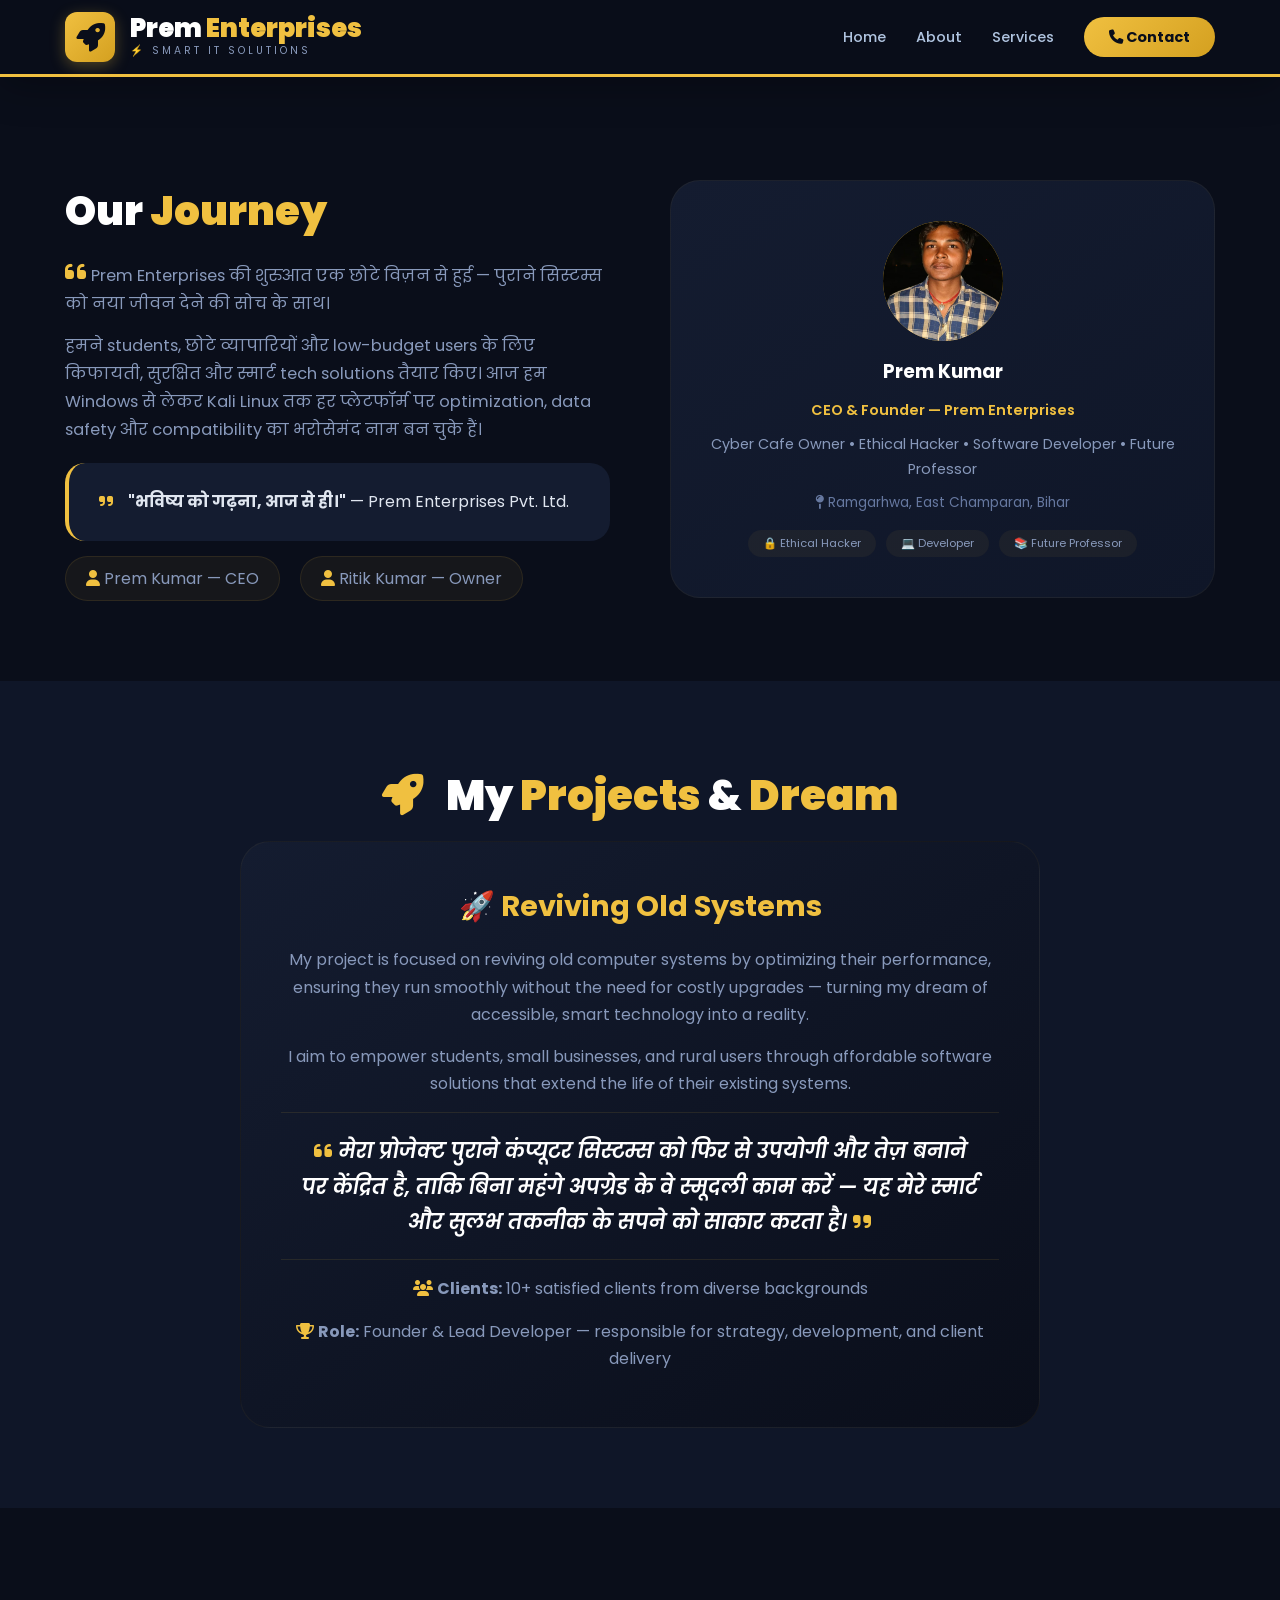
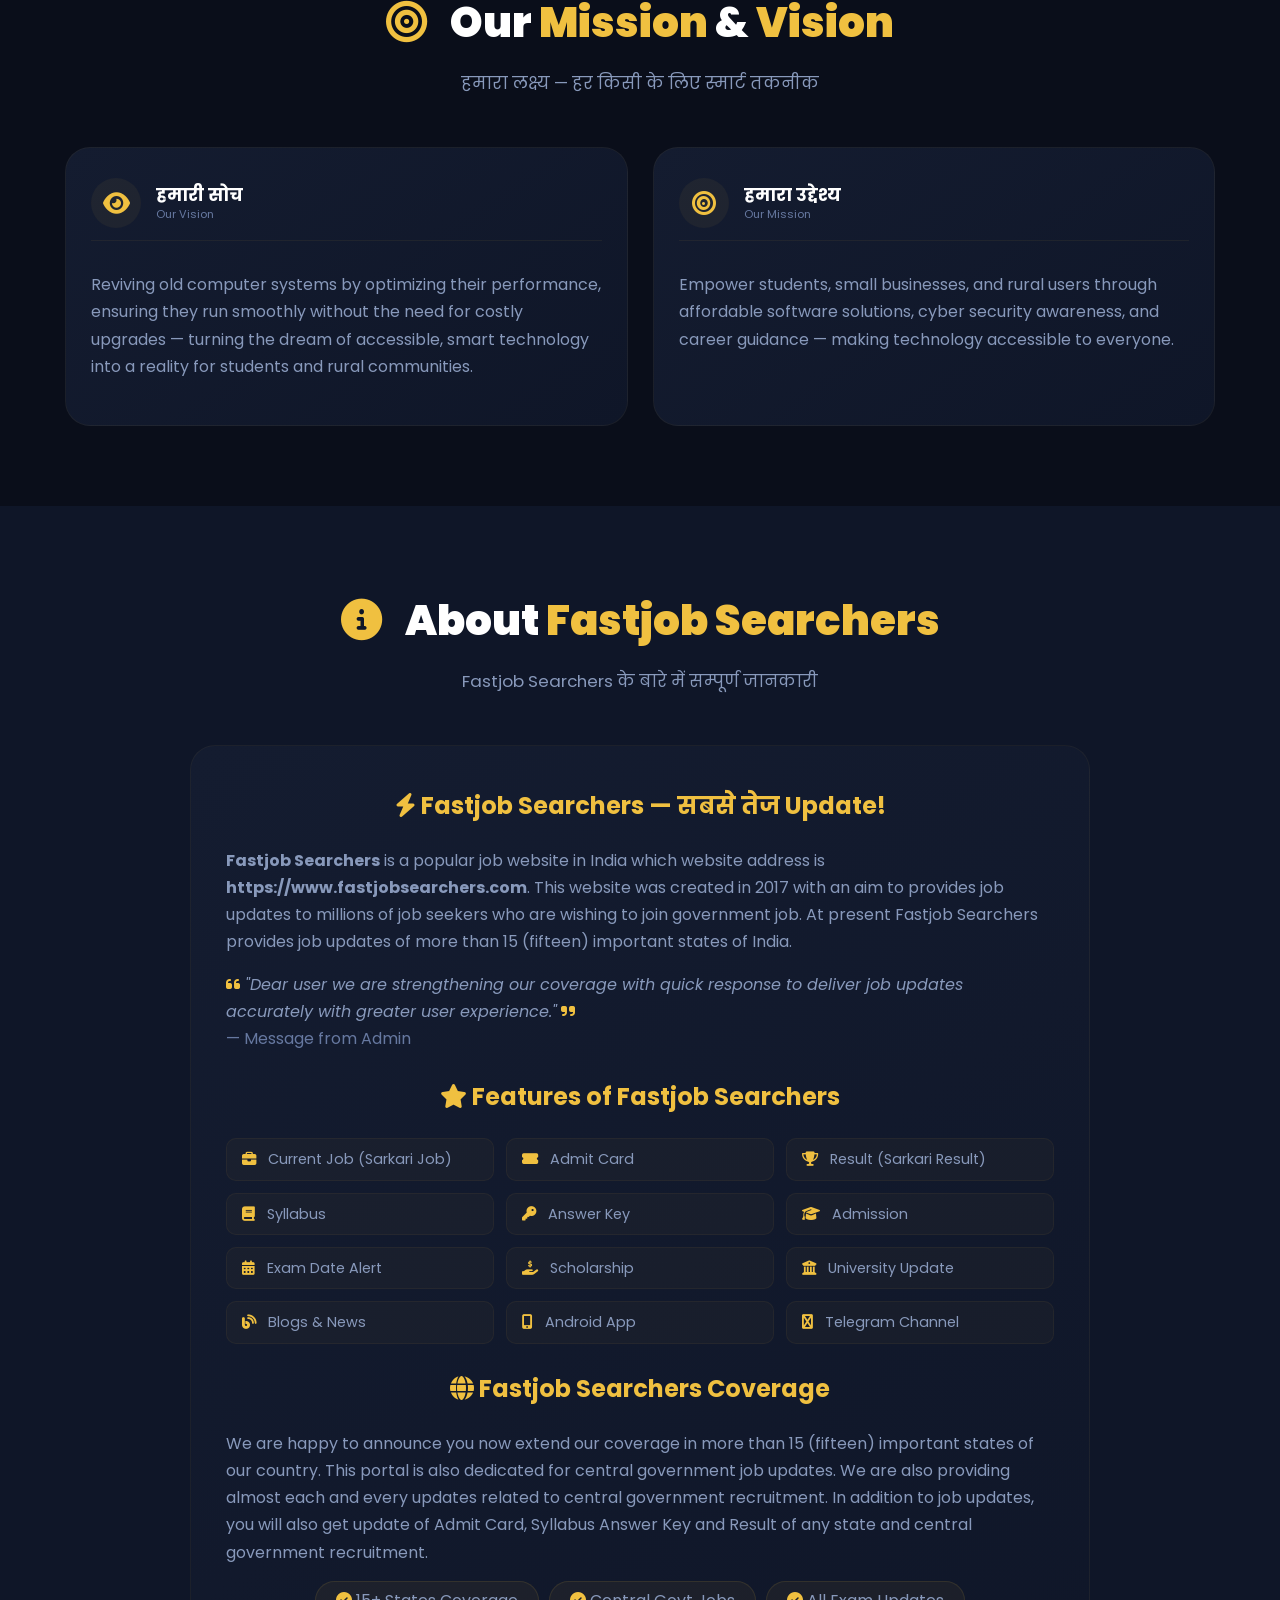
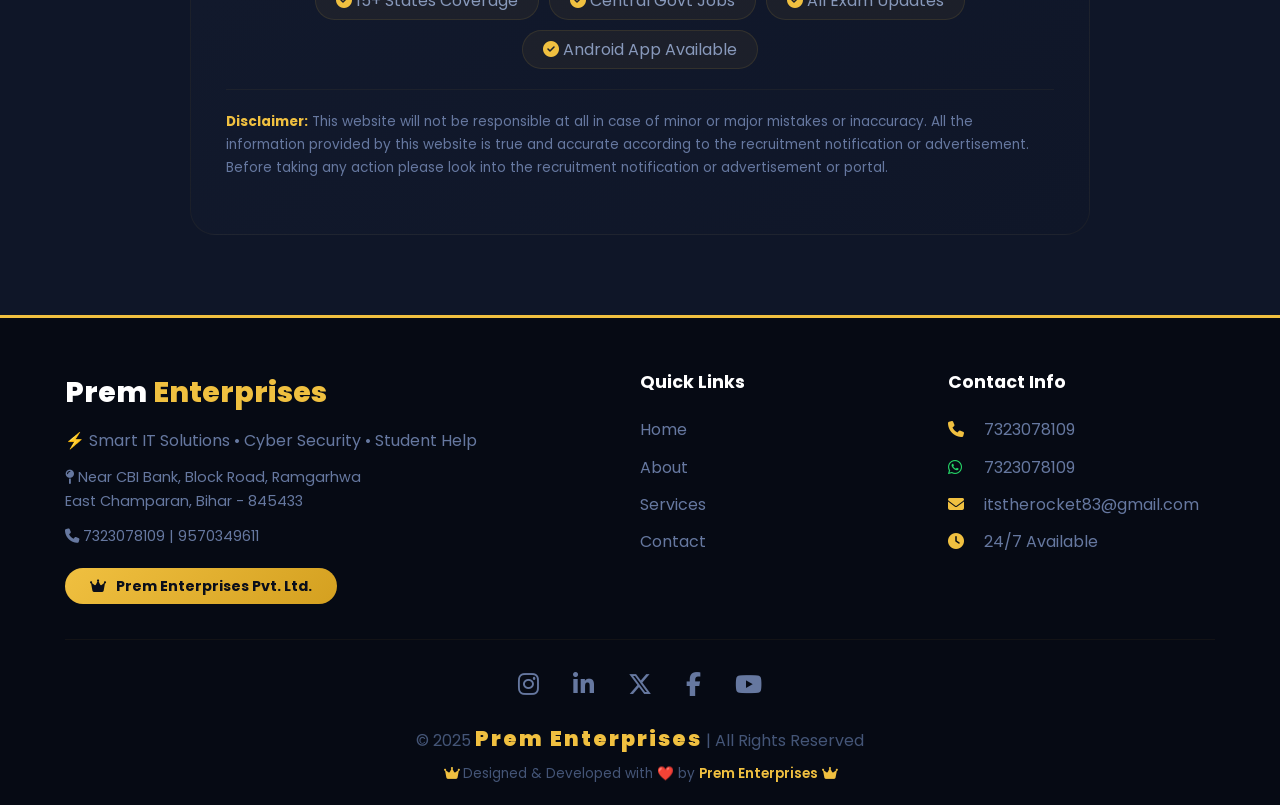
==== about.html @ 3f3226ce "Refactor website structure: Reduce pages from 7 to 4, consolidate content, and update navigation lin" ====
<!DOCTYPE html>
<html lang="hi">
<head>
    <meta charset="UTF-8">
    <meta name="viewport" content="width=device-width, initial-scale=1.0">
    <title>About — Prem Enterprises</title>
    <link rel="stylesheet" href="https://cdnjs.cloudflare.com/ajax/libs/font-awesome/6.5.0/css/all.min.css">
    <link href="https://fonts.googleapis.com/css2?family=Poppins:wght@300;400;500;600;700;800;900&display=swap" rel="stylesheet">
    <link rel="stylesheet" href="css/style.css">
</head>
<body>

    <!-- ===== HEADER ===== -->
    <header>
        <div class="container header-flex">
            <div class="logo">
                <div class="logo-icon">
                    <i class="fas fa-rocket"></i>
                </div>
                <div class="logo-text">
                    <h1>Prem <span>Enterprises</span></h1>
                    <p>⚡ Smart IT Solutions</p>
                </div>
            </div>
            <div class="hamburger" id="hamburger">
                <i class="fas fa-bars"></i>
            </div>
            <nav class="nav-links" id="navLinks">
                <a href="index.html">Home</a>
                <a href="about.html">About</a>
                <a href="services.html">Services</a>
                <a href="contact.html" class="nav-cta"><i class="fas fa-phone"></i> Contact</a>
            </nav>
        </div>
    </header>

    <!-- ===== ABOUT / JOURNEY ===== -->
    <section id="about" class="about" style="padding-top:100px;">
        <div class="container about-grid">
            <div class="about-content">
                <h2>Our <span>Journey</span></h2>
                <p>
                    <i class="fas fa-quote-left" style="color:#f0c040;font-size:1.5rem;"></i>
                    Prem Enterprises की शुरुआत एक छोटे विज़न से हुई — पुराने सिस्टम्स को नया जीवन देने की सोच के साथ।
                </p>
                <p>
                    हमने students, छोटे व्यापारियों और low-budget users के लिए किफायती, सुरक्षित और स्मार्ट tech solutions तैयार किए। आज हम Windows से लेकर Kali Linux तक हर प्लेटफॉर्म पर optimization, data safety और compatibility का भरोसेमंद नाम बन चुके हैं।
                </p>
                <div class="highlight-box">
                    <i class="fas fa-quote-right"></i>
                    <strong>"भविष्य को गढ़ना, आज से ही।"</strong> — Prem Enterprises Pvt. Ltd.
                </div>
                <div style="margin-top:15px;display:flex;gap:20px;flex-wrap:wrap;">
                    <span style="background:rgba(240,192,64,0.05);padding:8px 20px;border-radius:30px;border:1px solid rgba(240,192,64,0.1);color:#8899bb;">
                        <i class="fas fa-user" style="color:#f0c040;"></i> Prem Kumar — CEO
                    </span>
                    <span style="background:rgba(240,192,64,0.05);padding:8px 20px;border-radius:30px;border:1px solid rgba(240,192,64,0.1);color:#8899bb;">
                        <i class="fas fa-user" style="color:#f0c040;"></i> Ritik Kumar — Owner
                    </span>
                </div>
            </div>
            <div class="about-card">
                <div class="profile-img">
                    <img src="prem kumar.jpeg" alt="Prem Kumar" style="width:100%;height:100%;border-radius:50%;object-fit:cover;">
                </div>
                <h3>Prem Kumar</h3>
                <p class="role">CEO &amp; Founder — Prem Enterprises</p>
                <p>Cyber Cafe Owner • Ethical Hacker • Software Developer • Future Professor</p>
                <p style="font-size:0.85rem;color:#6678a0;margin-top:10px;">
                    <i class="fas fa-map-pin"></i> Ramgarhwa, East Champaran, Bihar
                </p>
                <div style="margin-top:15px;display:flex;gap:10px;justify-content:center;flex-wrap:wrap;">
                    <span style="background:rgba(240,192,64,0.05);padding:4px 15px;border-radius:20px;font-size:0.7rem;color:#8899bb;">🔒 Ethical Hacker</span>
                    <span style="background:rgba(240,192,64,0.05);padding:4px 15px;border-radius:20px;font-size:0.7rem;color:#8899bb;">💻 Developer</span>
                    <span style="background:rgba(240,192,64,0.05);padding:4px 15px;border-radius:20px;font-size:0.7rem;color:#8899bb;">📚 Future Professor</span>
                </div>
            </div>
        </div>
    </section>

    <!-- ===== PROJECTS ===== -->
    <section id="projects" class="projects">
        <div class="container">
            <div class="section-title">
                <i class="fas fa-rocket"></i> My <span class="gold">Projects</span> &amp; <span class="gold">Dream</span>
            </div>
            <div class="project-box">
                <h3>🚀 Reviving Old Systems</h3>
                <p>
                    My project is focused on reviving old computer systems by optimizing their performance, ensuring they run smoothly without the need for costly upgrades — turning my dream of accessible, smart technology into a reality.
                </p>
                <p>
                    I aim to empower students, small businesses, and rural users through affordable software solutions that extend the life of their existing systems.
                </p>
                <div class="quote">
                    <i class="fas fa-quote-left" style="color:#f0c040;"></i>
                    मेरा प्रोजेक्ट पुराने कंप्यूटर सिस्टम्स को फिर से उपयोगी और तेज़ बनाने पर केंद्रित है, ताकि बिना महंगे अपग्रेड के वे स्मूदली काम करें — यह मेरे स्मार्ट और सुलभ तकनीक के सपने को साकार करता है।
                    <i class="fas fa-quote-right" style="color:#f0c040;"></i>
                </div>
                <p style="margin-top:15px;">
                    <i class="fas fa-users" style="color:#f0c040;"></i>
                    <strong>Clients:</strong> 10+ satisfied clients from diverse backgrounds
                </p>
                <p>
                    <i class="fas fa-trophy" style="color:#f0c040;"></i>
                    <strong>Role:</strong> Founder &amp; Lead Developer — responsible for strategy, development, and client delivery
                </p>
            </div>
        </div>
    </section>

    <!-- ===== MISSION / VISION ===== -->
    <section class="govt-services">
        <div class="container">
            <div class="section-title">
                <i class="fas fa-bullseye"></i> Our <span class="gold">Mission</span> &amp; <span class="gold">Vision</span>
            </div>
            <p class="section-sub">हमारा लक्ष्य — हर किसी के लिए स्मार्ट तकनीक</p>
            <div class="govt-grid">
                <div class="govt-card">
                    <div class="govt-header">
                        <i class="fas fa-eye" style="color:#f0c040;"></i>
                        <h3>हमारी सोच <small>Our Vision</small></h3>
                    </div>
                    <p style="color:#8899bb;padding:15px 0;line-height:1.7;">
                        Reviving old computer systems by optimizing their performance, ensuring they run smoothly without the need for costly upgrades — turning the dream of accessible, smart technology into a reality for students and rural communities.
                    </p>
                </div>
                <div class="govt-card">
                    <div class="govt-header">
                        <i class="fas fa-bullseye" style="color:#f0c040;"></i>
                        <h3>हमारा उद्देश्य <small>Our Mission</small></h3>
                    </div>
                    <p style="color:#8899bb;padding:15px 0;line-height:1.7;">
                        Empower students, small businesses, and rural users through affordable software solutions, cyber security awareness, and career guidance — making technology accessible to everyone.
                    </p>
                </div>
            </div>
        </div>
    </section>

    <!-- ===== FASTJOB SEARCHERS FEATURES ===== -->
    <section class="main-services">
        <div class="container">
            <div class="section-title">
                <i class="fas fa-info-circle"></i> About <span class="gold">Fastjob Searchers</span>
            </div>
            <p class="section-sub">Fastjob Searchers के बारे में सम्पूर्ण जानकारी</p>
            <div class="about-fj-content" style="max-width:900px;margin:0 auto;">
                <h3><i class="fas fa-bolt"></i> Fastjob Searchers — सबसे तेज Update!</h3>
                <p>
                    <strong>Fastjob Searchers</strong> is a popular job website in India which website address is <strong>https://www.fastjobsearchers.com</strong>. This website was created in 2017 with an aim to provides job updates to millions of job seekers who are wishing to join government job. At present Fastjob Searchers provides job updates of more than 15 (fifteen) important states of India.
                </p>
                <p>
                    <i class="fas fa-quote-left" style="color:#f0c040;"></i>
                    <em>"Dear user we are strengthening our coverage with quick response to deliver job updates accurately with greater user experience."</em>
                    <i class="fas fa-quote-right" style="color:#f0c040;"></i>
                    <br><span style="color:#6678a0;">— Message from Admin</span>
                </p>
                <h3 style="margin-top:25px;"><i class="fas fa-star"></i> Features of Fastjob Searchers</h3>
                <ul class="fj-features">
                    <li><i class="fas fa-briefcase"></i> Current Job (Sarkari Job)</li>
                    <li><i class="fas fa-ticket-alt"></i> Admit Card</li>
                    <li><i class="fas fa-trophy"></i> Result (Sarkari Result)</li>
                    <li><i class="fas fa-book"></i> Syllabus</li>
                    <li><i class="fas fa-key"></i> Answer Key</li>
                    <li><i class="fas fa-graduation-cap"></i> Admission</li>
                    <li><i class="fas fa-calendar-alt"></i> Exam Date Alert</li>
                    <li><i class="fas fa-hand-holding-usd"></i> Scholarship</li>
                    <li><i class="fas fa-university"></i> University Update</li>
                    <li><i class="fas fa-blog"></i> Blogs &amp; News</li>
                    <li><i class="fas fa-mobile-alt"></i> Android App</li>
                    <li><i class="fas fa-telegram"></i> Telegram Channel</li>
                </ul>
                <h3 style="margin-top:25px;"><i class="fas fa-globe"></i> Fastjob Searchers Coverage</h3>
                <p>
                    We are happy to announce you now extend our coverage in more than 15 (fifteen) important states of our country. This portal is also dedicated for central government job updates. We are also providing almost each and every updates related to central government recruitment. In addition to job updates, you will also get update of Admit Card, Syllabus Answer Key and Result of any state and central government recruitment.
                </p>
                <div style="margin-top:15px;display:flex;flex-wrap:wrap;gap:10px;justify-content:center;">
                    <span style="background:rgba(240,192,64,0.05);padding:5px 20px;border-radius:20px;border:1px solid rgba(240,192,64,0.1);color:#8899bb;"><i class="fas fa-check-circle" style="color:#f0c040;"></i> 15+ States Coverage</span>
                    <span style="background:rgba(240,192,64,0.05);padding:5px 20px;border-radius:20px;border:1px solid rgba(240,192,64,0.1);color:#8899bb;"><i class="fas fa-check-circle" style="color:#f0c040;"></i> Central Govt Jobs</span>
                    <span style="background:rgba(240,192,64,0.05);padding:5px 20px;border-radius:20px;border:1px solid rgba(240,192,64,0.1);color:#8899bb;"><i class="fas fa-check-circle" style="color:#f0c040;"></i> All Exam Updates</span>
                    <span style="background:rgba(240,192,64,0.05);padding:5px 20px;border-radius:20px;border:1px solid rgba(240,192,64,0.1);color:#8899bb;"><i class="fas fa-check-circle" style="color:#f0c040;"></i> Android App Available</span>
                </div>
                <div style="margin-top:20px;padding-top:20px;border-top:1px solid rgba(240,192,64,0.05);">
                    <p style="font-size:0.85rem;color:#6678a0;">
                        <strong style="color:#f0c040;">Disclaimer:</strong> This website will not be responsible at all in case of minor or major mistakes or inaccuracy. All the information provided by this website is true and accurate according to the recruitment notification or advertisement. Before taking any action please look into the recruitment notification or advertisement or portal.
                    </p>
                </div>
            </div>
        </div>
    </section>

    <!-- ===== FOOTER ===== -->
    <footer>
        <div class="container">
            <div class="footer-grid">
                <div class="footer-brand">
                    <h2>Prem <span>Enterprises</span></h2>
                    <p>⚡ Smart IT Solutions • Cyber Security • Student Help</p>
                    <p style="font-size:0.9rem;color:#6678a0;">
                        <i class="fas fa-map-pin"></i> Near CBI Bank, Block Road, Ramgarhwa<br>
                        East Champaran, Bihar - 845433
                    </p>
                    <p style="font-size:0.9rem;color:#6678a0;">
                        <i class="fas fa-phone"></i> 7323078109 | 9570349611
                    </p>
                    <div class="prem-badge">
                        <i class="fas fa-crown"></i>
                        Prem Enterprises Pvt. Ltd.
                    </div>
                </div>
                <div class="footer-links">
                    <h4>Quick Links</h4>
                    <a href="index.html">Home</a>
                    <a href="about.html">About</a>
                    <a href="services.html">Services</a>
                    <a href="contact.html">Contact</a>
                </div>
                <div class="footer-contact">
                    <h4>Contact Info</h4>
                    <p><i class="fas fa-phone"></i> 7323078109</p>
                    <p><i class="fab fa-whatsapp" style="color:#25D366;"></i> 7323078109</p>
                    <p><i class="fas fa-envelope"></i> itstherocket83@gmail.com</p>
                    <p><i class="fas fa-clock"></i> 24/7 Available</p>
                </div>
            </div>
            <div class="footer-bottom">
                <div class="footer-social">
                    <a href="#"><i class="fab fa-instagram"></i></a>
                    <a href="#"><i class="fab fa-linkedin-in"></i></a>
                    <a href="#"><i class="fab fa-x-twitter"></i></a>
                    <a href="#"><i class="fab fa-facebook-f"></i></a>
                    <a href="#"><i class="fab fa-youtube"></i></a>
                </div>
                <p>
                    &copy; 2025 <span class="prem-enterprises">Prem Enterprises</span> | All Rights Reserved
                </p>
                <p style="font-size:0.85rem;color:#445577;margin-top:5px;">
                    <i class="fas fa-crown" style="color:#f0c040;"></i>
                    Designed &amp; Developed with ❤️ by <span style="color:#f0c040;font-weight:600;">Prem Enterprises</span>
                    <i class="fas fa-crown" style="color:#f0c040;"></i>
                </p>
            </div>
        </div>
    </footer>

    <script src="js/script.js"></script>
</body>
</html>
---- css/style.css ----
* {
    margin: 0;
    padding: 0;
    box-sizing: border-box;
}

body {
    font-family: 'Poppins', sans-serif;
    background: #0a0e1a;
    color: #e0e6f0;
    line-height: 1.7;
    overflow-x: hidden;
}

html {
    scroll-behavior: smooth;
}

.container {
    max-width: 1200px;
    margin: 0 auto;
    padding: 0 25px;
}

/* ===== SCROLLBAR ===== */
::-webkit-scrollbar {
    width: 10px;
}
::-webkit-scrollbar-track {
    background: #0a0e1a;
}
::-webkit-scrollbar-thumb {
    background: linear-gradient(180deg, #f0c040, #d4a020);
    border-radius: 10px;
}

/* ===== ANIMATIONS ===== */
@keyframes fadeInUp {
    from {
        opacity: 0;
        transform: translateY(40px);
    }
    to {
        opacity: 1;
        transform: translateY(0);
    }
}
@keyframes float {
    0%,
    100% {
        transform: translateY(0px);
    }
    50% {
        transform: translateY(-15px);
    }
}
@keyframes glowPulse {
    0%,
    100% {
        box-shadow: 0 0 20px rgba(240, 192, 64, 0.2);
    }
    50% {
        box-shadow: 0 0 60px rgba(240, 192, 64, 0.5);
    }
}
@keyframes slideInLeft {
    from {
        opacity: 0;
        transform: translateX(-60px);
    }
    to {
        opacity: 1;
        transform: translateX(0);
    }
}
@keyframes slideInRight {
    from {
        opacity: 0;
        transform: translateX(60px);
    }
    to {
        opacity: 1;
        transform: translateX(0);
    }
}
@keyframes shimmer {
    0% {
        background-position: -200% 0;
    }
    100% {
        background-position: 200% 0;
    }
}
@keyframes typing {
    from {
        width: 0;
    }
    to {
        width: 100%;
    }
}
@keyframes blinkCursor {
    0%,
    100% {
        border-color: transparent;
    }
    50% {
        border-color: #f0c040;
    }
}

.animate-fade-up {
    animation: fadeInUp 0.8s ease forwards;
}
.animate-float {
    animation: float 3s ease-in-out infinite;
}

/* ===== HEADER ===== */
header {
    background: rgba(10, 14, 26, 0.95);
    backdrop-filter: blur(12px);
    padding: 12px 0;
    position: sticky;
    top: 0;
    z-index: 999;
    border-bottom: 3px solid #f0c040;
    box-shadow: 0 8px 40px rgba(0, 0, 0, 0.3);
    transition: 0.3s;
}

.header-flex {
    display: flex;
    align-items: center;
    justify-content: space-between;
    flex-wrap: wrap;
}

.logo {
    display: flex;
    align-items: center;
    gap: 15px;
}
.logo-icon {
    width: 50px;
    height: 50px;
    background: linear-gradient(135deg, #f0c040, #d4a020);
    border-radius: 12px;
    display: flex;
    align-items: center;
    justify-content: center;
    font-size: 1.8rem;
    color: #0a0e1a;
    box-shadow: 0 4px 15px rgba(240, 192, 64, 0.3);
}
.logo-text h1 {
    font-size: 1.6rem;
    font-weight: 900;
    color: #fff;
    line-height: 1.1;
}
.logo-text h1 span {
    color: #f0c040;
}
.logo-text p {
    font-size: 0.65rem;
    color: #8899bb;
    letter-spacing: 3px;
    text-transform: uppercase;
}

.nav-links {
    display: flex;
    gap: 30px;
    align-items: center;
}
.nav-links a {
    color: #b0c4e0;
    text-decoration: none;
    font-weight: 500;
    font-size: 0.9rem;
    transition: 0.3s;
    position: relative;
}
.nav-links a::after {
    content: '';
    position: absolute;
    bottom: -5px;
    left: 0;
    width: 0;
    height: 3px;
    background: linear-gradient(90deg, #f0c040, #d4a020);
    transition: 0.3s;
    border-radius: 10px;
}
.nav-links a:hover {
    color: #fff;
}
.nav-links a:hover::after {
    width: 100%;
}
.nav-links .nav-cta {
    background: linear-gradient(135deg, #f0c040, #d4a020);
    color: #0a0e1a;
    padding: 8px 25px;
    border-radius: 50px;
    font-weight: 700;
}
.nav-links .nav-cta::after {
    display: none;
}
.nav-links .nav-cta:hover {
    transform: scale(1.05);
    box-shadow: 0 4px 25px rgba(240, 192, 64, 0.4);
}

.hamburger {
    display: none;
    font-size: 1.8rem;
    color: #f0c040;
    cursor: pointer;
}

/* ===== HERO ===== */
.hero {
    padding: 60px 0 50px;
    background: linear-gradient(135deg, #0a0e1a 0%, #111b30 100%);
    position: relative;
    overflow: hidden;
    min-height: 90vh;
    display: flex;
    align-items: center;
}
.hero::before {
    content: '';
    position: absolute;
    top: -30%;
    right: -10%;
    width: 600px;
    height: 600px;
    background: radial-gradient(circle, rgba(240, 192, 64, 0.03), transparent 70%);
    border-radius: 50%;
    animation: float 8s ease-in-out infinite;
}
.hero::after {
    content: '';
    position: absolute;
    bottom: -20%;
    left: -10%;
    width: 400px;
    height: 400px;
    background: radial-gradient(circle, rgba(44, 62, 143, 0.03), transparent 70%);
    border-radius: 50%;
    animation: float 6s ease-in-out infinite reverse;
}

.hero-grid {
    display: grid;
    grid-template-columns: 1.2fr 0.8fr;
    gap: 60px;
    align-items: center;
    position: relative;
    z-index: 1;
}

.hero-content {
    animation: slideInLeft 0.9s ease;
}
.hero-content .badge {
    display: inline-flex;
    align-items: center;
    gap: 10px;
    background: rgba(240, 192, 64, 0.1);
    padding: 6px 25px 6px 20px;
    border-radius: 50px;
    border: 1px solid rgba(240, 192, 64, 0.2);
    color: #f0c040;
    font-weight: 600;
    font-size: 0.85rem;
    margin-bottom: 20px;
}
.hero-content .badge .dot {
    width: 8px;
    height: 8px;
    background: #00ff88;
    border-radius: 50%;
    animation: blink 1.2s infinite;
}
@keyframes blink {
    0%,
    100% {
        opacity: 1;
    }
    50% {
        opacity: 0.3;
    }
}

.hero-content h1 {
    font-size: 3.8rem;
    font-weight: 900;
    line-height: 1.1;
    color: #fff;
}
.hero-content h1 .gold {
    color: #f0c040;
    position: relative;
}
.hero-content h1 .gold::after {
    content: '';
    position: absolute;
    bottom: 5px;
    left: 0;
    width: 100%;
    height: 10px;
    background: rgba(240, 192, 64, 0.2);
    z-index: -1;
    border-radius: 10px;
}
.hero-content .sub-title {
    font-size: 1.2rem;
    color: #8899bb;
    margin-top: 10px;
    display: flex;
    align-items: center;
    gap: 12px;
    flex-wrap: wrap;
}
.hero-content .sub-title i {
    color: #f0c040;
}
.hero-content .sub-title .highlight {
    color: #f0c040;
    font-weight: 600;
}
.hero-content p {
    color: #8899bb;
    font-size: 1.05rem;
    margin: 20px 0 30px;
    max-width: 550px;
}

.hero-btns {
    display: flex;
    gap: 15px;
    flex-wrap: wrap;
}
.btn-primary {
    background: linear-gradient(135deg, #f0c040, #d4a020);
    color: #0a0e1a;
    border: none;
    padding: 16px 45px;
    border-radius: 50px;
    font-weight: 700;
    font-size: 1.05rem;
    cursor: pointer;
    transition: 0.3s;
    box-shadow: 0 8px 30px rgba(240, 192, 64, 0.3);
    display: inline-flex;
    align-items: center;
    gap: 10px;
    text-decoration: none;
}
.btn-primary:hover {
    transform: translateY(-3px);
    box-shadow: 0 12px 50px rgba(240, 192, 64, 0.5);
}
.btn-secondary {
    background: transparent;
    color: #f0c040;
    border: 2px solid #f0c040;
    padding: 14px 40px;
    border-radius: 50px;
    font-weight: 600;
    font-size: 1.05rem;
    cursor: pointer;
    transition: 0.3s;
    display: inline-flex;
    align-items: center;
    gap: 10px;
    text-decoration: none;
}
.btn-secondary:hover {
    background: rgba(240, 192, 64, 0.1);
    transform: translateY(-3px);
    box-shadow: 0 8px 30px rgba(240, 192, 64, 0.1);
}

.hero-image {
    animation: slideInRight 0.9s ease;
}
.hero-card {
    background: linear-gradient(145deg, #141c30, #0f1628);
    padding: 35px 25px;
    border-radius: 30px;
    border: 1px solid rgba(240, 192, 64, 0.1);
    box-shadow: 0 30px 80px rgba(0, 0, 0, 0.3);
    text-align: center;
    position: relative;
    overflow: hidden;
}
.hero-card::before {
    content: '';
    position: absolute;
    top: 0;
    left: 0;
    right: 0;
    height: 3px;
    background: linear-gradient(90deg, #f0c040, #2c3e8f, #f0c040);
    background-size: 200% 100%;
    animation: shimmer 3s infinite;
}
.hero-card .big-icon {
    font-size: 4rem;
    color: #f0c040;
    background: rgba(240, 192, 64, 0.05);
    width: 100px;
    height: 100px;
    border-radius: 50%;
    display: flex;
    align-items: center;
    justify-content: center;
    margin: 0 auto 15px;
    border: 1px solid rgba(240, 192, 64, 0.1);
}
.hero-card h2 {
    color: #fff;
    font-size: 1.5rem;
}
.hero-card .tagline {
    color: #8899bb;
    font-size: 0.9rem;
    margin: 5px 0 15px;
}
.hero-card .quick-tags {
    display: flex;
    flex-wrap: wrap;
    justify-content: center;
    gap: 8px;
}
.hero-card .quick-tags span {
    background: rgba(240, 192, 64, 0.05);
    padding: 4px 15px;
    border-radius: 30px;
    font-size: 0.7rem;
    color: #8899bb;
    border: 1px solid rgba(240, 192, 64, 0.05);
}

/* ===== STATE STRIP (Fastjob Searchers) ===== */
.state-strip {
    background: linear-gradient(135deg, #0f1628, #141c30);
    padding: 20px 0;
    border-bottom: 2px solid rgba(240, 192, 64, 0.1);
}
.state-strip .strip-title {
    text-align: center;
    color: #f0c040;
    font-weight: 700;
    font-size: 1.1rem;
    margin-bottom: 12px;
}
.state-strip .strip-title i {
    margin: 0 8px;
}
.state-strip .state-tags {
    display: flex;
    flex-wrap: wrap;
    justify-content: center;
    gap: 8px;
}
.state-strip .state-tag {
    background: rgba(240, 192, 64, 0.06);
    border: 1px solid rgba(240, 192, 64, 0.08);
    padding: 4px 16px;
    border-radius: 20px;
    color: #8899bb;
    font-size: 0.85rem;
    font-weight: 500;
    transition: 0.3s;
    cursor: default;
}
.state-strip .state-tag:hover {
    background: rgba(240, 192, 64, 0.12);
    color: #f0c040;
    transform: translateY(-2px);
}

/* ===== TELEGRAM/WHATSAPP BANNER ===== */
.social-banner {
    background: linear-gradient(135deg, #1a1f2e, #0f1628);
    padding: 30px 0;
    border-top: 1px solid rgba(240, 192, 64, 0.08);
    border-bottom: 1px solid rgba(240, 192, 64, 0.08);
}
.social-banner .banner-wrap {
    display: flex;
    align-items: center;
    justify-content: center;
    gap: 30px;
    flex-wrap: wrap;
}
.social-banner .banner-item {
    display: flex;
    align-items: center;
    gap: 12px;
    background: rgba(240, 192, 64, 0.05);
    padding: 12px 28px;
    border-radius: 50px;
    border: 1px solid rgba(240, 192, 64, 0.1);
    text-decoration: none;
    transition: 0.3s;
    color: #e0e6f0;
    font-weight: 600;
}
.social-banner .banner-item:hover {
    transform: translateY(-3px);
    box-shadow: 0 8px 25px rgba(0, 0, 0, 0.3);
}
.social-banner .banner-item.telegram { border-color: rgba(0, 136, 204, 0.3); }
.social-banner .banner-item.telegram:hover { background: rgba(0, 136, 204, 0.15); }
.social-banner .banner-item.whatsapp { border-color: rgba(37, 211, 102, 0.3); }
.social-banner .banner-item.whatsapp:hover { background: rgba(37, 211, 102, 0.15); }
.social-banner .banner-item.app { border-color: rgba(240, 192, 64, 0.3); }
.social-banner .banner-item.app:hover { background: rgba(240, 192, 64, 0.15); }
.social-banner .banner-item i {
    font-size: 1.6rem;
}
.social-banner .banner-item.telegram i { color: #0088cc; }
.social-banner .banner-item.whatsapp i { color: #25D366; }
.social-banner .banner-item.app i { color: #f0c040; }
.social-banner .banner-item small {
    display: block;
    font-size: 0.65rem;
    color: #6678a0;
    font-weight: 400;
}

/* ===== COMING SOON / RELEASED TAG ===== */
.status-tag {
    display: inline-block;
    font-size: 0.65rem;
    padding: 2px 12px;
    border-radius: 20px;
    font-weight: 600;
    margin-left: 6px;
}
.status-tag.coming-soon {
    background: rgba(255, 165, 0, 0.1);
    color: #ffa500;
    border: 1px solid rgba(255, 165, 0, 0.2);
}
.status-tag.released {
    background: rgba(0, 255, 136, 0.1);
    color: #00ff88;
    border: 1px solid rgba(0, 255, 136, 0.2);
}
.status-tag.new {
    background: rgba(240, 192, 64, 0.1);
    color: #f0c040;
    border: 1px solid rgba(240, 192, 64, 0.2);
}
.status-tag.soon {
    background: rgba(0, 150, 255, 0.1);
    color: #0096ff;
    border: 1px solid rgba(0, 150, 255, 0.2);
}

/* ===== FASTJOB HEADER META ===== */
.fj-meta {
    display: flex;
    align-items: center;
    justify-content: center;
    gap: 15px;
    flex-wrap: wrap;
    margin-bottom: 25px;
}
.fj-meta .fj-badge {
    background: linear-gradient(135deg, #f0c040, #d4a020);
    color: #0a0e1a;
    padding: 5px 20px;
    border-radius: 30px;
    font-weight: 700;
    font-size: 0.85rem;
}
.fj-meta .fj-tagline {
    color: #8899bb;
    font-size: 0.9rem;
}
.fj-meta .fj-tagline i {
    color: #f0c040;
    margin-right: 5px;
}

/* ===== VIEW ALL LINK ===== */
.view-all-wrap {
    text-align: center;
    margin-top: 25px;
}
.view-all-link {
    display: inline-flex;
    align-items: center;
    gap: 8px;
    background: transparent;
    border: 1px solid rgba(240, 192, 64, 0.2);
    color: #f0c040;
    padding: 10px 30px;
    border-radius: 50px;
    font-weight: 600;
    font-size: 0.9rem;
    text-decoration: none;
    transition: 0.3s;
}
.view-all-link:hover {
    background: rgba(240, 192, 64, 0.1);
    transform: translateY(-2px);
}

/* ===== BLOG CARD ===== */
.blog-grid {
    display: grid;
    grid-template-columns: repeat(auto-fit, minmax(280px, 1fr));
    gap: 20px;
}
.blog-card {
    background: linear-gradient(145deg, #141c30, #0f1628);
    padding: 25px 20px;
    border-radius: 20px;
    border: 1px solid rgba(240, 192, 64, 0.05);
    transition: 0.3s;
}
.blog-card:hover {
    transform: translateY(-5px);
    border-color: rgba(240, 192, 64, 0.15);
    box-shadow: 0 15px 40px rgba(0, 0, 0, 0.3);
}
.blog-card h4 {
    color: #fff;
    font-size: 1rem;
    margin-bottom: 5px;
}
.blog-card p {
    color: #6678a0;
    font-size: 0.8rem;
}
.blog-card .blog-tag {
    display: inline-block;
    background: rgba(240, 192, 64, 0.06);
    color: #f0c040;
    padding: 2px 12px;
    border-radius: 20px;
    font-size: 0.65rem;
    margin-top: 8px;
}
.blog-card .blog-tag i {
    margin-right: 4px;
}

/* ===== ABOUT FASTJOB SECTION ===== */
.about-fj {
    background: #0a0e1a;
}
.about-fj-content {
    max-width: 900px;
    margin: 0 auto;
    background: linear-gradient(145deg, #141c30, #0f1628);
    padding: 40px 35px;
    border-radius: 25px;
    border: 1px solid rgba(240, 192, 64, 0.05);
}
.about-fj-content h3 {
    color: #f0c040;
    font-size: 1.5rem;
    text-align: center;
    margin-bottom: 20px;
}
.about-fj-content p {
    color: #8899bb;
    margin-bottom: 15px;
    line-height: 1.7;
}
.about-fj-content .fj-features {
    display: grid;
    grid-template-columns: repeat(auto-fit, minmax(200px, 1fr));
    gap: 12px;
    margin: 20px 0;
}
.about-fj-content .fj-features li {
    list-style: none;
    color: #8899bb;
    font-size: 0.9rem;
    padding: 8px 15px;
    background: rgba(240, 192, 64, 0.03);
    border-radius: 10px;
    border: 1px solid rgba(240, 192, 64, 0.05);
}
.about-fj-content .fj-features li i {
    color: #f0c040;
    margin-right: 8px;
}

/* ===== STATS ===== */
.stats-bar {
    background: #0f1628;
    padding: 30px 0;
    border-top: 1px solid rgba(240, 192, 64, 0.05);
    border-bottom: 1px solid rgba(240, 192, 64, 0.05);
}
.stats-grid {
    display: grid;
    grid-template-columns: repeat(4, 1fr);
    gap: 30px;
    text-align: center;
}
.stat-item .number {
    font-size: 2.5rem;
    font-weight: 900;
    color: #f0c040;
    display: block;
}
.stat-item .label {
    color: #8899bb;
    font-weight: 500;
    font-size: 0.9rem;
}

/* ===== SECTION TITLE ===== */
.section-title {
    text-align: center;
    font-size: 2.6rem;
    font-weight: 900;
    color: #fff;
    margin-bottom: 10px;
}
.section-title .gold {
    color: #f0c040;
}
.section-title i {
    color: #f0c040;
    margin-right: 15px;
}
.section-sub {
    text-align: center;
    color: #8899bb;
    max-width: 650px;
    margin: 5px auto 50px;
    font-size: 1.05rem;
}

/* ===== SERVICES ===== */
.services {
    padding: 80px 0;
    background: #0a0e1a;
}
.service-grid {
    display: grid;
    grid-template-columns: repeat(auto-fit, minmax(250px, 1fr));
    gap: 25px;
}
.service-card {
    background: linear-gradient(145deg, #141c30, #0f1628);
    padding: 30px 25px;
    border-radius: 25px;
    text-align: center;
    border: 1px solid rgba(240, 192, 64, 0.05);
    transition: 0.4s;
    position: relative;
    overflow: hidden;
}
.service-card::before {
    content: '';
    position: absolute;
    bottom: 0;
    left: 0;
    right: 0;
    height: 3px;
    background: linear-gradient(90deg, #f0c040, #d4a020);
    transform: scaleX(0);
    transition: 0.4s;
}
.service-card:hover::before {
    transform: scaleX(1);
}
.service-card:hover {
    transform: translateY(-8px);
    border-color: rgba(240, 192, 64, 0.2);
    box-shadow: 0 20px 50px rgba(0, 0, 0, 0.3);
}
.service-card .icon-wrap {
    width: 70px;
    height: 70px;
    background: rgba(240, 192, 64, 0.05);
    border-radius: 50%;
    display: flex;
    align-items: center;
    justify-content: center;
    margin: 0 auto 15px;
    font-size: 2.2rem;
    color: #f0c040;
    transition: 0.3s;
}
.service-card:hover .icon-wrap {
    background: linear-gradient(135deg, #f0c040, #d4a020);
    color: #0a0e1a;
}
.service-card h3 {
    color: #fff;
    font-size: 1.15rem;
    margin-bottom: 8px;
}
.service-card p {
    color: #8899bb;
    font-size: 0.9rem;
}

/* ===== MAIN SERVICES (Cyber Cafe) ===== */
.main-services {
    padding: 80px 0;
    background: #0f1628;
}
.main-service-grid {
    display: grid;
    grid-template-columns: repeat(auto-fit, minmax(300px, 1fr));
    gap: 25px;
}
.main-service-card {
    background: linear-gradient(145deg, #141c30, #0a0e1a);
    padding: 35px 28px;
    border-radius: 25px;
    text-align: center;
    border: 1px solid rgba(240, 192, 64, 0.05);
    transition: 0.4s;
    position: relative;
    overflow: hidden;
}
.main-service-card::before {
    content: '';
    position: absolute;
    top: 0;
    left: 0;
    right: 0;
    height: 3px;
    background: linear-gradient(90deg, #f0c040, #d4a020);
    transform: scaleX(0);
    transition: 0.4s;
}
.main-service-card:hover::before {
    transform: scaleX(1);
}
.main-service-card:hover {
    transform: translateY(-8px);
    border-color: rgba(240, 192, 64, 0.2);
    box-shadow: 0 20px 50px rgba(0, 0, 0, 0.3);
}
.main-service-card .ms-icon {
    width: 75px;
    height: 75px;
    background: rgba(240, 192, 64, 0.05);
    border-radius: 50%;
    display: flex;
    align-items: center;
    justify-content: center;
    margin: 0 auto 18px;
    font-size: 2.5rem;
    color: #f0c040;
    transition: 0.3s;
}
.main-service-card:hover .ms-icon {
    background: linear-gradient(135deg, #f0c040, #d4a020);
    color: #0a0e1a;
    transform: scale(1.1);
}
.main-service-card h3 {
    color: #fff;
    font-size: 1.25rem;
    margin-bottom: 10px;
}
.main-service-card p {
    color: #8899bb;
    font-size: 0.92rem;
    line-height: 1.6;
}
.main-service-card .ms-tag {
    display: inline-block;
    background: rgba(240, 192, 64, 0.08);
    color: #f0c040;
    padding: 3px 15px;
    border-radius: 30px;
    font-size: 0.7rem;
    margin-top: 12px;
    border: 1px solid rgba(240, 192, 64, 0.1);
}

/* ===== GOVT SERVICES ===== */
.govt-services {
    padding: 80px 0;
    background: #0a0e1a;
}
.govt-grid {
    display: grid;
    grid-template-columns: repeat(auto-fit, minmax(280px, 1fr));
    gap: 25px;
}
.govt-card {
    background: linear-gradient(145deg, #141c30, #0f1628);
    padding: 30px 25px;
    border-radius: 25px;
    border: 1px solid rgba(240, 192, 64, 0.05);
    transition: 0.4s;
    position: relative;
    overflow: hidden;
}
.govt-card::before {
    content: '';
    position: absolute;
    bottom: 0;
    left: 0;
    right: 0;
    height: 3px;
    background: linear-gradient(90deg, #2c3e8f, #f0c040);
    transform: scaleX(0);
    transition: 0.4s;
}
.govt-card:hover::before {
    transform: scaleX(1);
}
.govt-card:hover {
    transform: translateY(-6px);
    border-color: rgba(240, 192, 64, 0.15);
    box-shadow: 0 15px 40px rgba(0, 0, 0, 0.3);
}
.govt-card .govt-header {
    display: flex;
    align-items: center;
    gap: 15px;
    margin-bottom: 15px;
    padding-bottom: 12px;
    border-bottom: 1px solid rgba(240, 192, 64, 0.06);
}
.govt-card .govt-header i {
    width: 50px;
    height: 50px;
    background: rgba(240, 192, 64, 0.05);
    border-radius: 50%;
    display: flex;
    align-items: center;
    justify-content: center;
    font-size: 1.5rem;
    color: #f0c040;
    flex-shrink: 0;
    transition: 0.3s;
}
.govt-card:hover .govt-header i {
    background: linear-gradient(135deg, #f0c040, #d4a020);
    color: #0a0e1a;
}
.govt-card .govt-header h3 {
    color: #fff;
    font-size: 1.1rem;
    line-height: 1.3;
}
.govt-card .govt-header h3 small {
    display: block;
    font-size: 0.7rem;
    color: #6678a0;
    font-weight: 400;
}
.govt-card ul {
    list-style: none;
    padding: 0;
    margin: 0;
}
.govt-card ul li {
    color: #8899bb;
    font-size: 0.88rem;
    padding: 7px 0 7px 25px;
    position: relative;
    transition: 0.3s;
    cursor: default;
}
.govt-card ul li::before {
    content: '▸';
    position: absolute;
    left: 0;
    color: #f0c040;
    font-weight: 700;
    transition: 0.3s;
}
.govt-card ul li:hover {
    color: #e0e6f0;
    padding-left: 30px;
}
.govt-card ul li:hover::before {
    color: #fff;
    left: 3px;
}
.govt-card ul li .sub-desc {
    display: block;
    font-size: 0.72rem;
    color: #556688;
    margin-top: 1px;
    font-style: italic;
}

/* ===== WINDOWS/LINUX SECTION ===== */
.tech-section {
    padding: 80px 0;
    background: #0f1628;
}
.tech-grid {
    display: grid;
    grid-template-columns: repeat(auto-fit, minmax(200px, 1fr));
    gap: 20px;
    margin-top: 40px;
}
.tech-card {
    background: linear-gradient(145deg, #141c30, #0a0e1a);
    padding: 25px 20px;
    border-radius: 20px;
    text-align: center;
    border: 1px solid rgba(240, 192, 64, 0.05);
    transition: 0.3s;
    cursor: pointer;
}
.tech-card:hover {
    border-color: #f0c040;
    transform: translateY(-5px);
    box-shadow: 0 10px 40px rgba(240, 192, 64, 0.05);
}
.tech-card i {
    font-size: 2.8rem;
    color: #f0c040;
    margin-bottom: 10px;
    display: block;
}
.tech-card h4 {
    color: #fff;
    font-size: 1rem;
}
.tech-card p {
    color: #8899bb;
    font-size: 0.8rem;
}

/* ===== ABOUT / JOURNEY ===== */
.about {
    padding: 80px 0;
    background: #0a0e1a;
}
.about-grid {
    display: grid;
    grid-template-columns: 1fr 1fr;
    gap: 60px;
    align-items: center;
}
.about-content h2 {
    font-size: 2.5rem;
    font-weight: 900;
    color: #fff;
}
.about-content h2 span {
    color: #f0c040;
}
.about-content p {
    color: #8899bb;
    margin: 15px 0;
    font-size: 1.02rem;
}
.about-content .highlight-box {
    background: #141c30;
    padding: 25px 30px;
    border-radius: 20px;
    border-left: 4px solid #f0c040;
    margin-top: 20px;
}
.about-content .highlight-box i {
    color: #f0c040;
    margin-right: 10px;
}

.about-card {
    background: linear-gradient(145deg, #141c30, #0f1628);
    padding: 40px 30px;
    border-radius: 30px;
    text-align: center;
    border: 1px solid rgba(240, 192, 64, 0.05);
}
.about-card .profile-img {
    width: 120px;
    height: 120px;
    background: linear-gradient(135deg, #f0c040, #d4a020);
    border-radius: 50%;
    display: flex;
    align-items: center;
    justify-content: center;
    margin: 0 auto 15px;
    font-size: 3.5rem;
    color: #0a0e1a;
}
.about-card h3 {
    color: #fff;
}
.about-card .role {
    color: #f0c040;
    font-weight: 600;
}
.about-card p {
    color: #8899bb;
    font-size: 0.9rem;
    margin-top: 10px;
}

/* ===== PROJECTS ===== */
.projects {
    padding: 80px 0;
    background: #0f1628;
}
.project-box {
    background: linear-gradient(145deg, #141c30, #0a0e1a);
    padding: 40px;
    border-radius: 30px;
    border: 1px solid rgba(240, 192, 64, 0.05);
    text-align: center;
    max-width: 800px;
    margin: 0 auto;
}
.project-box h3 {
    color: #f0c040;
    font-size: 1.8rem;
}
.project-box p {
    color: #8899bb;
    margin: 15px 0;
}
.project-box .quote {
    font-size: 1.3rem;
    color: #fff;
    font-weight: 600;
    font-style: italic;
    padding: 20px;
    border-top: 1px solid rgba(240, 192, 64, 0.1);
    border-bottom: 1px solid rgba(240, 192, 64, 0.1);
}

/* ===== CONTACT ===== */
.contact {
    padding: 80px 0;
    background: #0a0e1a;
}
.contact-wrapper {
    display: grid;
    grid-template-columns: 1fr 1fr;
    gap: 50px;
    background: linear-gradient(145deg, #141c30, #0f1628);
    padding: 50px 40px;
    border-radius: 30px;
    border: 1px solid rgba(240, 192, 64, 0.05);
}
.contact-info h3 {
    font-size: 2rem;
    color: #fff;
}
.contact-info h3 i {
    color: #f0c040;
}
.contact-info p {
    color: #8899bb;
    margin: 15px 0 25px;
}
.contact-detail {
    display: flex;
    align-items: center;
    gap: 18px;
    margin-bottom: 15px;
    padding: 10px 15px;
    border-radius: 15px;
    transition: 0.3s;
}
.contact-detail:hover {
    background: rgba(240, 192, 64, 0.03);
}
.contact-detail i {
    width: 45px;
    height: 45px;
    background: rgba(240, 192, 64, 0.05);
    border-radius: 50%;
    display: flex;
    align-items: center;
    justify-content: center;
    color: #f0c040;
    font-size: 1.1rem;
    transition: 0.3s;
}
.contact-detail:hover i {
    background: linear-gradient(135deg, #f0c040, #d4a020);
    color: #0a0e1a;
}

.contact-form input,
.contact-form textarea {
    width: 100%;
    padding: 16px 22px;
    margin-bottom: 15px;
    background: #0a0e1a;
    border: 1px solid rgba(240, 192, 64, 0.05);
    border-radius: 30px;
    color: #e0e6f0;
    font-family: 'Poppins', sans-serif;
    transition: 0.3s;
    font-size: 0.95rem;
}
.contact-form input:focus,
.contact-form textarea:focus {
    border-color: #f0c040;
    outline: none;
    box-shadow: 0 0 25px rgba(240, 192, 64, 0.05);
}
.contact-form textarea {
    min-height: 130px;
    resize: vertical;
}
.contact-form button {
    background: linear-gradient(135deg, #f0c040, #d4a020);
    color: #0a0e1a;
    padding: 18px;
    border: none;
    border-radius: 40px;
    font-weight: 700;
    font-size: 1.05rem;
    width: 100%;
    cursor: pointer;
    transition: 0.3s;
    display: flex;
    align-items: center;
    justify-content: center;
    gap: 12px;
}
.contact-form button:hover {
    transform: translateY(-2px);
    box-shadow: 0 8px 30px rgba(240, 192, 64, 0.3);
}
.contact-social {
    display: flex;
    gap: 15px;
    margin-top: 20px;
}
.contact-social a {
    width: 50px;
    height: 50px;
    background: rgba(240, 192, 64, 0.05);
    border-radius: 50%;
    display: flex;
    align-items: center;
    justify-content: center;
    font-size: 1.4rem;
    color: #8899bb;
    transition: 0.3s;
    text-decoration: none;
}
.contact-social a:hover {
    background: #f0c040;
    color: #0a0e1a;
    transform: translateY(-3px);
    box-shadow: 0 8px 25px rgba(240, 192, 64, 0.2);
}

/* ===== FOOTER ===== */
footer {
    background: #060a14;
    padding: 50px 0 20px;
    border-top: 3px solid #f0c040;
}
.footer-grid {
    display: grid;
    grid-template-columns: 2fr 1fr 1fr;
    gap: 40px;
    padding-bottom: 35px;
    border-bottom: 1px solid rgba(240, 192, 64, 0.05);
}
.footer-brand h2 {
    color: #fff;
    font-size: 1.8rem;
    font-weight: 800;
}
.footer-brand h2 span {
    color: #f0c040;
}
.footer-brand p {
    color: #6678a0;
    margin: 10px 0;
}
.footer-brand .prem-badge {
    display: inline-flex;
    align-items: center;
    gap: 10px;
    background: linear-gradient(135deg, #f0c040, #d4a020);
    color: #0a0e1a;
    padding: 6px 25px;
    border-radius: 50px;
    font-weight: 700;
    font-size: 0.9rem;
    margin-top: 10px;
}

.footer-links h4,
.footer-contact h4 {
    color: #fff;
    font-size: 1.1rem;
    margin-bottom: 18px;
}
.footer-links a {
    display: block;
    color: #6678a0;
    text-decoration: none;
    margin-bottom: 10px;
    transition: 0.3s;
}
.footer-links a:hover {
    color: #f0c040;
    transform: translateX(5px);
}
.footer-contact p {
    color: #6678a0;
    margin-bottom: 10px;
}
.footer-contact i {
    color: #f0c040;
    margin-right: 12px;
    width: 20px;
}

.footer-bottom {
    text-align: center;
    padding-top: 25px;
    color: #445577;
}
.footer-bottom .prem-enterprises {
    font-size: 1.3rem;
    font-weight: 900;
    color: #f0c040;
    letter-spacing: 2px;
}
.footer-social {
    margin-bottom: 15px;
}
.footer-social a {
    color: #6678a0;
    font-size: 1.5rem;
    margin: 0 15px;
    transition: 0.3s;
    display: inline-block;
}
.footer-social a:hover {
    color: #f0c040;
    transform: translateY(-5px);
}

/* ===== RESPONSIVE ===== */
@media (max-width: 1024px) {
    .footer-grid {
        grid-template-columns: 1fr 1fr;
    }
}

@media (max-width: 968px) {
    .hero-grid {
        grid-template-columns: 1fr;
        text-align: center;
    }
    .hero-content p {
        margin: 20px auto;
    }
    .hero-btns {
        justify-content: center;
    }
    .about-grid {
        grid-template-columns: 1fr;
        text-align: center;
    }
    .contact-wrapper {
        grid-template-columns: 1fr;
        padding: 30px 20px;
    }
    .stats-grid {
        grid-template-columns: repeat(2, 1fr);
    }
    .hero-content h1 {
        font-size: 2.8rem;
    }
}

@media (max-width: 720px) {
    .nav-links {
        display: none;
        flex-direction: column;
        width: 100%;
        padding: 20px 0;
        gap: 15px;
        border-top: 1px solid rgba(240, 192, 64, 0.05);
        margin-top: 15px;
    }
    .nav-links.show {
        display: flex;
    }
    .hamburger {
        display: block;
    }
    .hero-content h1 {
        font-size: 2rem;
    }
    .footer-grid {
        grid-template-columns: 1fr;
        text-align: center;
    }
    .section-title {
        font-size: 2rem;
    }
    .project-box {
        padding: 25px;
    }
    .project-box .quote {
        font-size: 1rem;
    }
    .hero-card .big-icon {
        width: 70px;
        height: 70px;
        font-size: 2.5rem;
    }
    .contact-social {
        justify-content: center;
    }
}
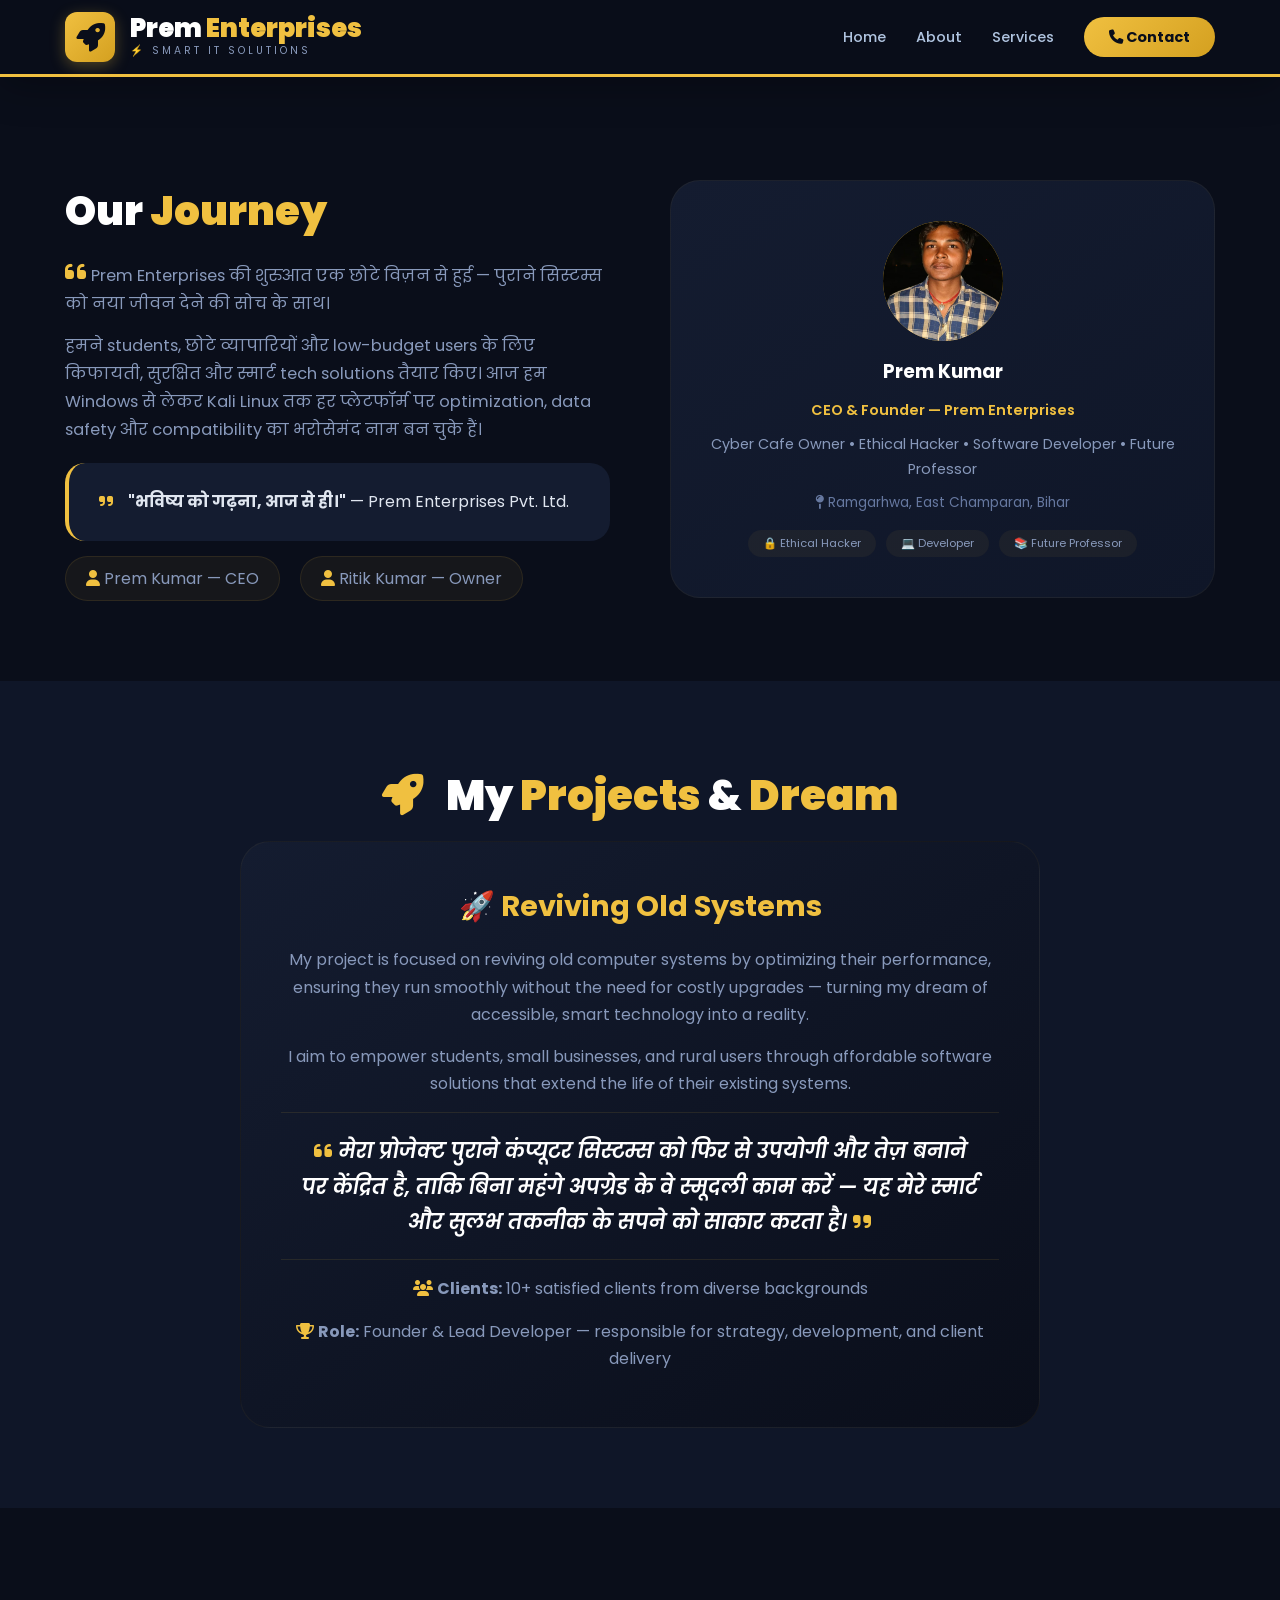
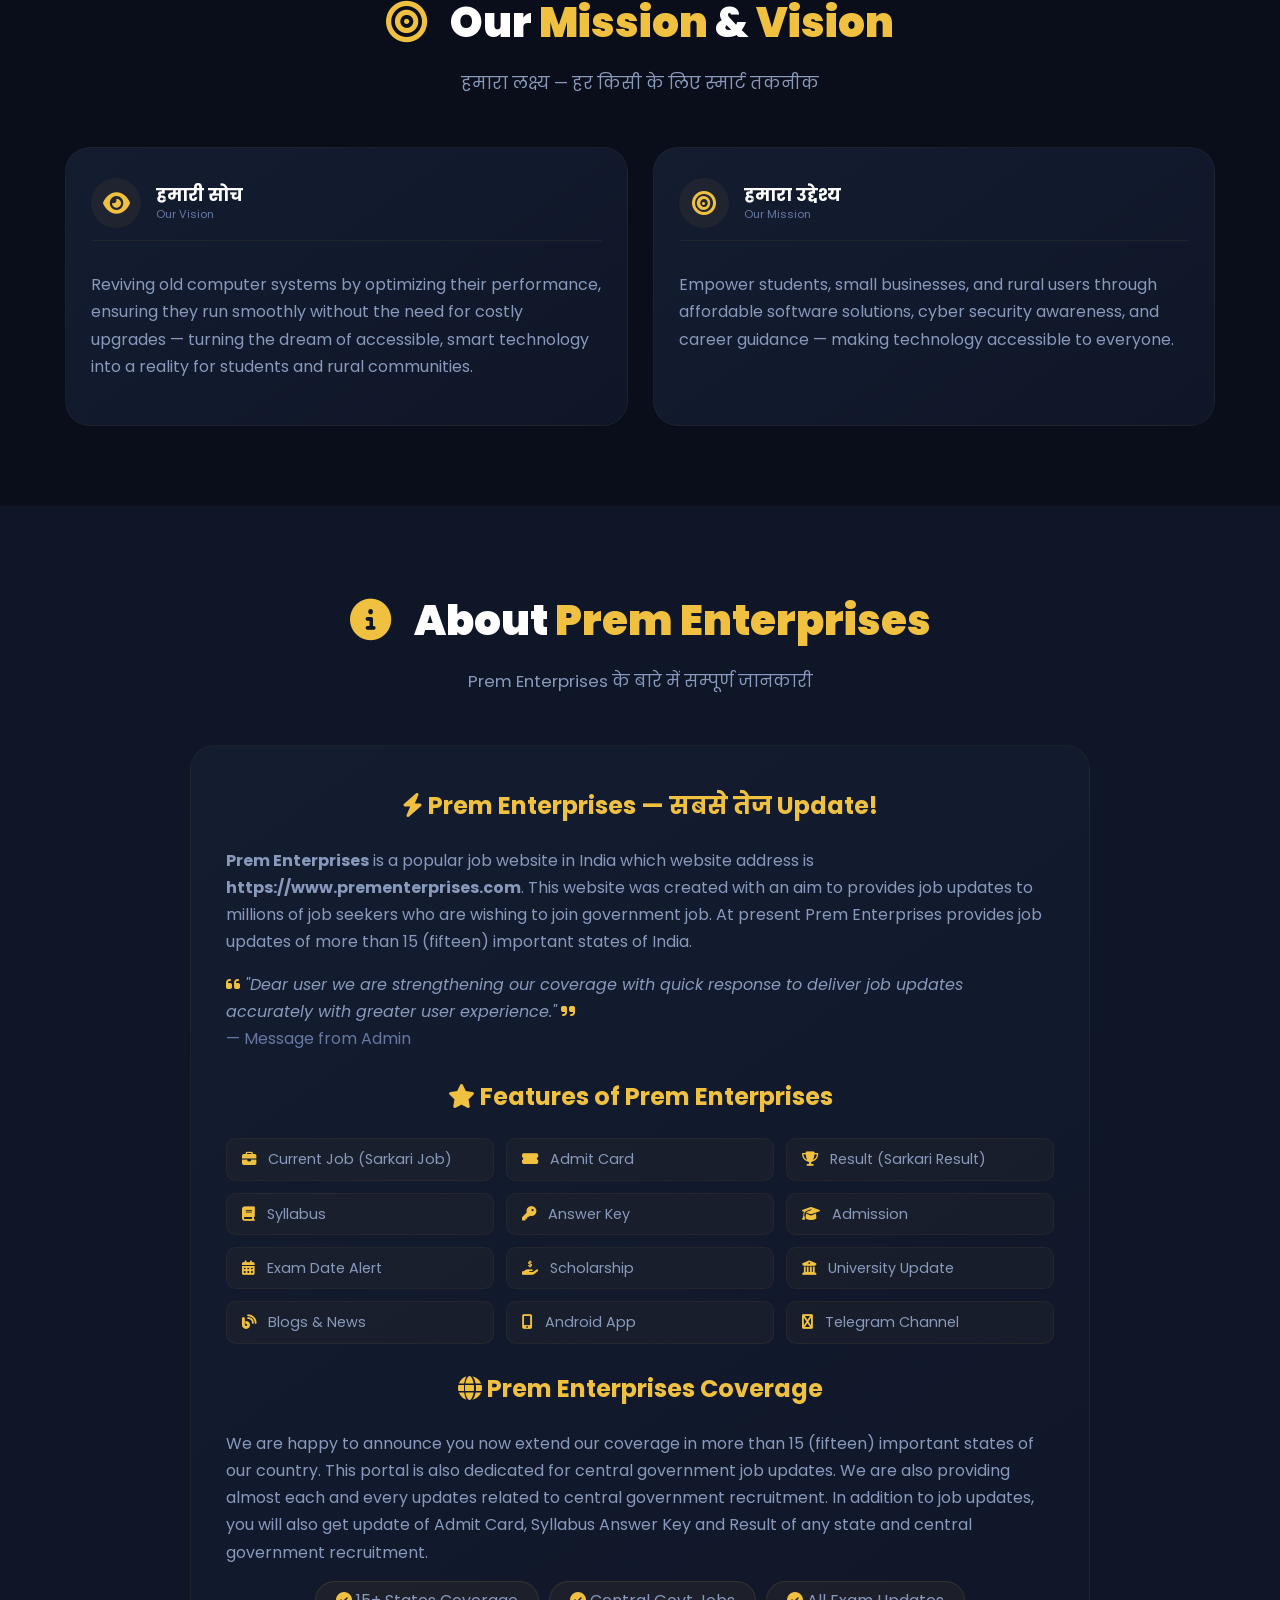
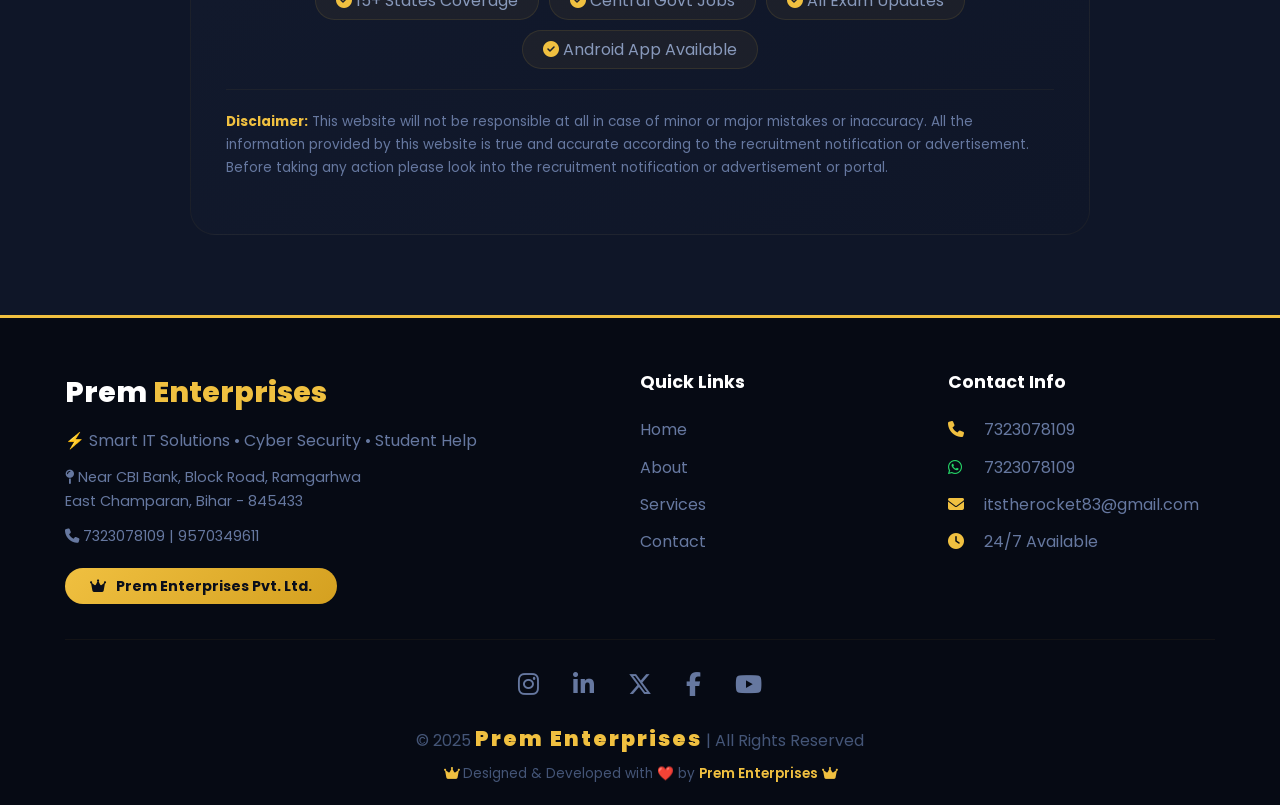
==== commit 05fde9d6: "Update branding and links across multiple HTML pages - Changed "Fastjob Searchers" to "Prem Enterpri" ====
--- a/about.html
+++ b/about.html
@@ -139,17 +139,17 @@
         </div>
     </section>
 
-    <!-- ===== FASTJOB SEARCHERS FEATURES ===== -->
+<!-- ===== ABOUT PREM ENTERPRISES ===== -->
     <section class="main-services">
         <div class="container">
             <div class="section-title">
-                <i class="fas fa-info-circle"></i> About <span class="gold">Fastjob Searchers</span>
-            </div>
-            <p class="section-sub">Fastjob Searchers के बारे में सम्पूर्ण जानकारी</p>
+                <i class="fas fa-info-circle"></i> About <span class="gold">Prem Enterprises</span>
+            </div>
+            <p class="section-sub">Prem Enterprises के बारे में सम्पूर्ण जानकारी</p>
             <div class="about-fj-content" style="max-width:900px;margin:0 auto;">
-                <h3><i class="fas fa-bolt"></i> Fastjob Searchers — सबसे तेज Update!</h3>
-                <p>
-                    <strong>Fastjob Searchers</strong> is a popular job website in India which website address is <strong>https://www.fastjobsearchers.com</strong>. This website was created in 2017 with an aim to provides job updates to millions of job seekers who are wishing to join government job. At present Fastjob Searchers provides job updates of more than 15 (fifteen) important states of India.
+                <h3><i class="fas fa-bolt"></i> Prem Enterprises — सबसे तेज Update!</h3>
+                <p>
+                    <strong>Prem Enterprises</strong> is a popular job website in India which website address is <strong>https://www.prementerprises.com</strong>. This website was created with an aim to provides job updates to millions of job seekers who are wishing to join government job. At present Prem Enterprises provides job updates of more than 15 (fifteen) important states of India.
                 </p>
                 <p>
                     <i class="fas fa-quote-left" style="color:#f0c040;"></i>
@@ -157,7 +157,7 @@
                     <i class="fas fa-quote-right" style="color:#f0c040;"></i>
                     <br><span style="color:#6678a0;">— Message from Admin</span>
                 </p>
-                <h3 style="margin-top:25px;"><i class="fas fa-star"></i> Features of Fastjob Searchers</h3>
+                <h3 style="margin-top:25px;"><i class="fas fa-star"></i> Features of Prem Enterprises</h3>
                 <ul class="fj-features">
                     <li><i class="fas fa-briefcase"></i> Current Job (Sarkari Job)</li>
                     <li><i class="fas fa-ticket-alt"></i> Admit Card</li>
@@ -172,7 +172,7 @@
                     <li><i class="fas fa-mobile-alt"></i> Android App</li>
                     <li><i class="fas fa-telegram"></i> Telegram Channel</li>
                 </ul>
-                <h3 style="margin-top:25px;"><i class="fas fa-globe"></i> Fastjob Searchers Coverage</h3>
+                <h3 style="margin-top:25px;"><i class="fas fa-globe"></i> Prem Enterprises Coverage</h3>
                 <p>
                     We are happy to announce you now extend our coverage in more than 15 (fifteen) important states of our country. This portal is also dedicated for central government job updates. We are also providing almost each and every updates related to central government recruitment. In addition to job updates, you will also get update of Admit Card, Syllabus Answer Key and Result of any state and central government recruitment.
                 </p>
--- a/css/style.css
+++ b/css/style.css
@@ -1002,6 +1002,28 @@
     font-style: italic;
 }
 
+/* ===== SERVICE LINK ===== */
+.service-link {
+    color: #8899bb;
+    text-decoration: none;
+    display: block;
+    transition: 0.3s;
+}
+.service-link:hover {
+    color: #f0c040;
+}
+.service-link .sub-desc {
+    display: block;
+    font-size: 0.72rem;
+    color: #556688;
+    margin-top: 1px;
+    font-style: italic;
+    transition: 0.3s;
+}
+.service-link:hover .sub-desc {
+    color: #8899bb;
+}
+
 /* ===== WINDOWS/LINUX SECTION ===== */
 .tech-section {
     padding: 80px 0;
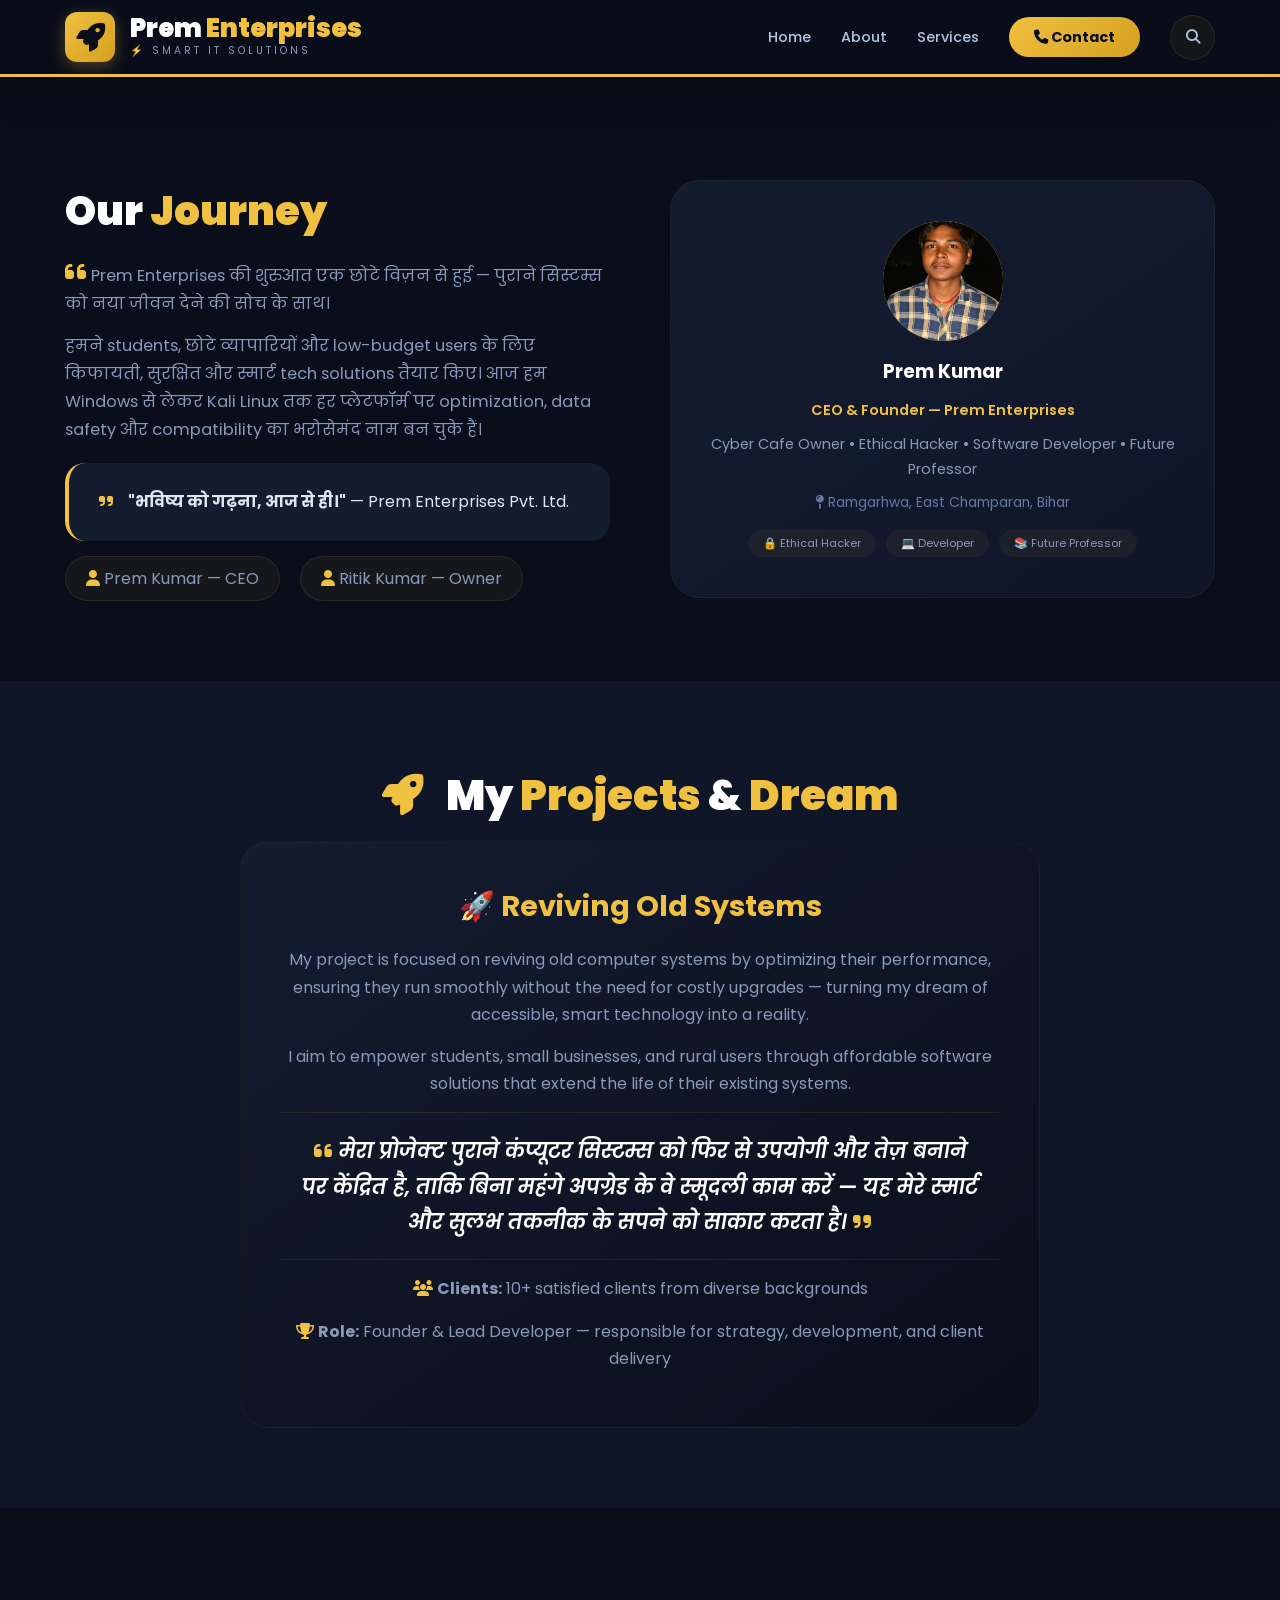
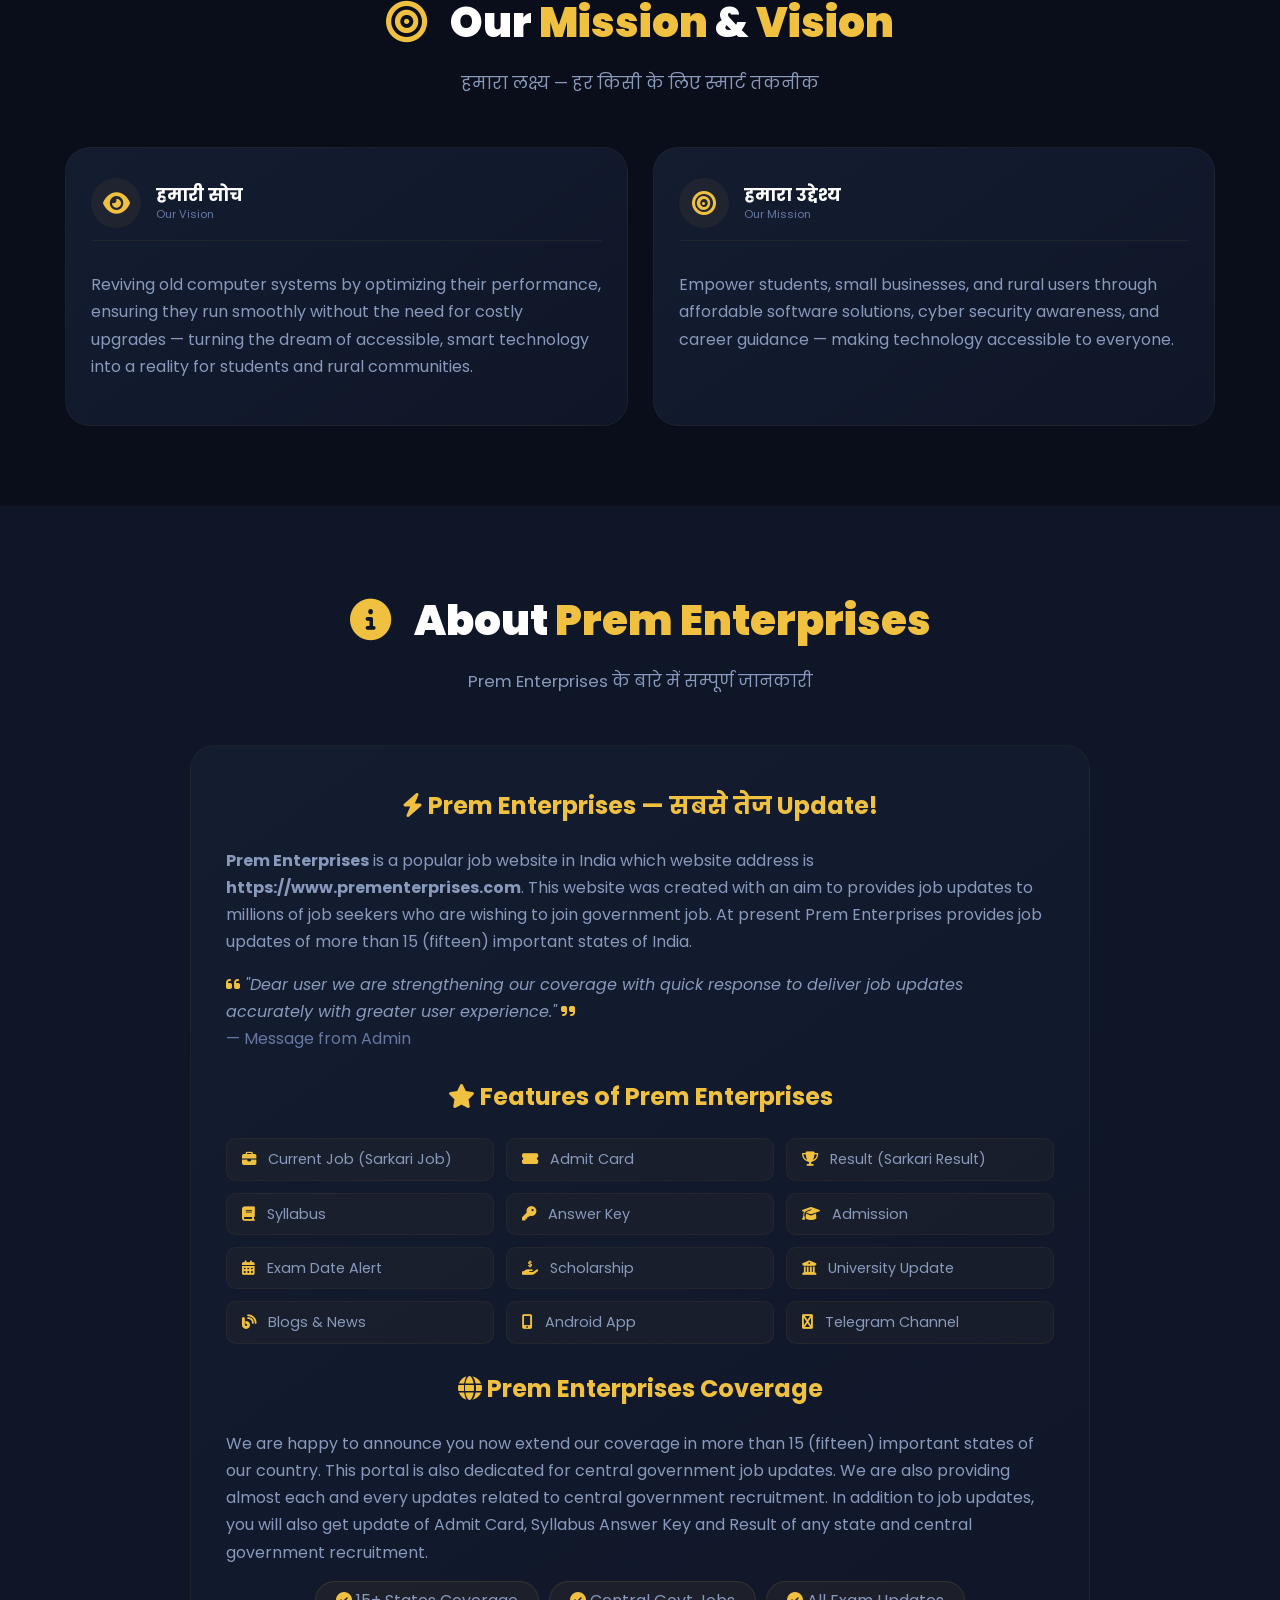
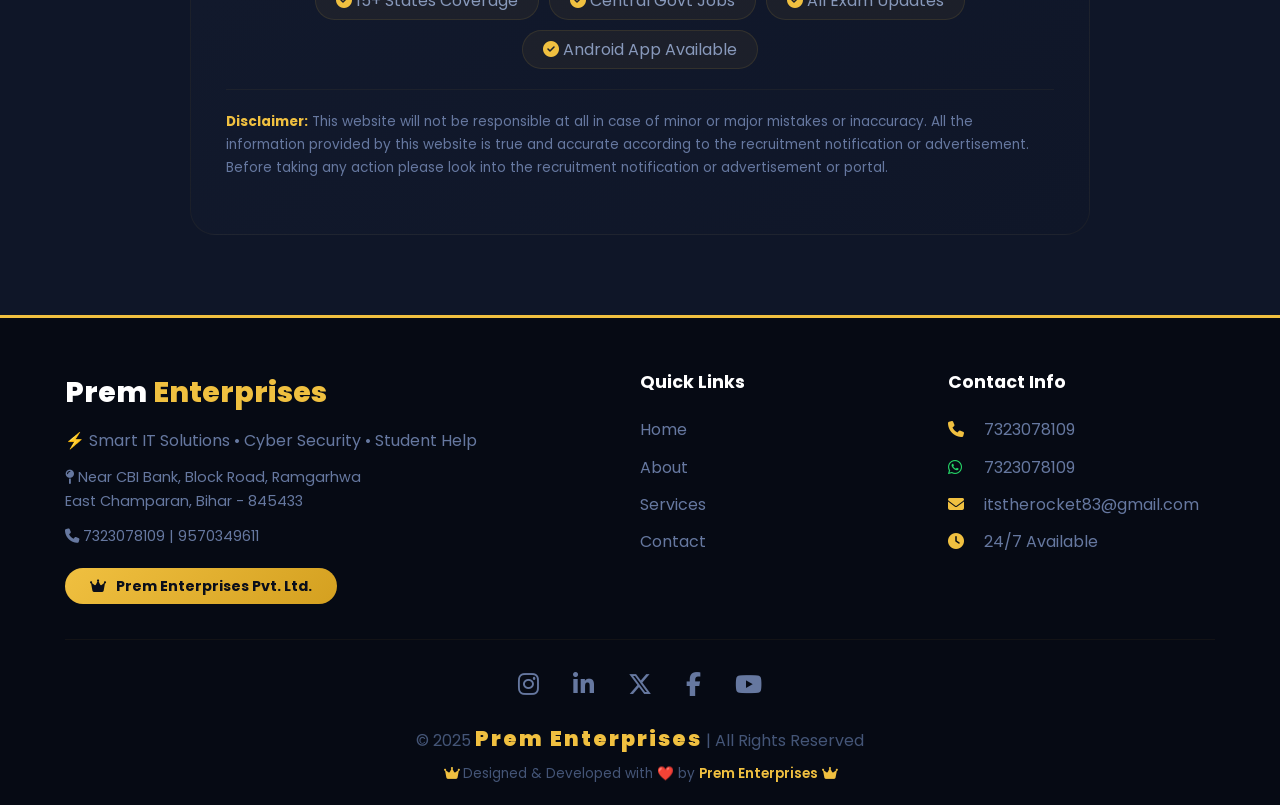
==== commit f3c9d00a: "Add search functionality across all pages with overlay and results display" ====
--- a/about.html
+++ b/about.html
@@ -25,11 +25,12 @@
             <div class="hamburger" id="hamburger">
                 <i class="fas fa-bars"></i>
             </div>
-            <nav class="nav-links" id="navLinks">
+<nav class="nav-links" id="navLinks">
                 <a href="index.html">Home</a>
                 <a href="about.html">About</a>
                 <a href="services.html">Services</a>
                 <a href="contact.html" class="nav-cta"><i class="fas fa-phone"></i> Contact</a>
+                <a href="#" class="search-icon-btn" title="Search (Ctrl+K)"><i class="fas fa-search"></i></a>
             </nav>
         </div>
     </header>
@@ -228,7 +229,7 @@
             <div class="footer-bottom">
                 <div class="footer-social">
                     <a href="#"><i class="fab fa-instagram"></i></a>
-                    <a href="#"><i class="fab fa-linkedin-in"></i></a>
+                    <a href="https://www.linkedin.com/in/ritik-kumar-prem-kumar-542814286/"><i class="fab fa-linkedin-in"></i></a>
                     <a href="#"><i class="fab fa-x-twitter"></i></a>
                     <a href="#"><i class="fab fa-facebook-f"></i></a>
                     <a href="#"><i class="fab fa-youtube"></i></a>
@@ -245,6 +246,18 @@
         </div>
     </footer>
 
+    <!-- ===== SEARCH OVERLAY ===== -->
+    <div id="searchOverlay" class="search-overlay">
+        <div class="search-close" id="searchClose">
+            <i class="fas fa-times"></i>
+        </div>
+        <div class="search-input-wrap">
+            <i class="fas fa-search"></i>
+            <input type="text" id="searchInput" placeholder="Search something... कुछ खोजें..." autocomplete="off">
+        </div>
+        <div id="searchResults" class="search-results"></div>
+    </div>
+
     <script src="js/script.js"></script>
 </body>
 </html>
--- a/css/style.css
+++ b/css/style.css
@@ -1377,6 +1377,171 @@
     transform: translateY(-5px);
 }
 
+/* ===== SEARCH OVERLAY ===== */
+.search-overlay {
+    position: fixed;
+    top: 0;
+    left: 0;
+    width: 100%;
+    height: 100%;
+    background: rgba(10, 14, 26, 0.97);
+    backdrop-filter: blur(20px);
+    z-index: 9999;
+    display: flex;
+    flex-direction: column;
+    align-items: center;
+    padding: 80px 20px;
+    opacity: 0;
+    visibility: hidden;
+    transition: all 0.4s ease;
+}
+.search-overlay.active {
+    opacity: 1;
+    visibility: visible;
+}
+.search-overlay .search-close {
+    position: absolute;
+    top: 25px;
+    right: 40px;
+    font-size: 2.5rem;
+    color: #f0c040;
+    cursor: pointer;
+    transition: 0.3s;
+    width: 60px;
+    height: 60px;
+    display: flex;
+    align-items: center;
+    justify-content: center;
+    border-radius: 50%;
+    background: rgba(240, 192, 64, 0.05);
+    border: 1px solid rgba(240, 192, 64, 0.1);
+}
+.search-overlay .search-close:hover {
+    background: rgba(240, 192, 64, 0.15);
+    transform: rotate(90deg);
+}
+.search-overlay .search-input-wrap {
+    width: 100%;
+    max-width: 700px;
+    position: relative;
+    margin-bottom: 40px;
+}
+.search-overlay .search-input-wrap i {
+    position: absolute;
+    left: 25px;
+    top: 50%;
+    transform: translateY(-50%);
+    font-size: 1.5rem;
+    color: #f0c040;
+}
+.search-overlay .search-input-wrap input {
+    width: 100%;
+    padding: 20px 25px 20px 65px;
+    background: rgba(255, 255, 255, 0.03);
+    border: 2px solid rgba(240, 192, 64, 0.15);
+    border-radius: 60px;
+    color: #fff;
+    font-size: 1.3rem;
+    font-family: 'Poppins', sans-serif;
+    outline: none;
+    transition: 0.3s;
+}
+.search-overlay .search-input-wrap input:focus {
+    border-color: #f0c040;
+    box-shadow: 0 0 40px rgba(240, 192, 64, 0.1);
+}
+.search-overlay .search-input-wrap input::placeholder {
+    color: #445577;
+}
+.search-overlay .search-results {
+    width: 100%;
+    max-width: 700px;
+    max-height: 60vh;
+    overflow-y: auto;
+    display: flex;
+    flex-direction: column;
+    gap: 8px;
+}
+.search-overlay .search-results::-webkit-scrollbar {
+    width: 6px;
+}
+.search-overlay .search-results::-webkit-scrollbar-thumb {
+    background: #f0c040;
+    border-radius: 10px;
+}
+.search-overlay .search-result-item {
+    display: flex;
+    align-items: center;
+    gap: 15px;
+    padding: 14px 20px;
+    background: rgba(240, 192, 64, 0.03);
+    border: 1px solid rgba(240, 192, 64, 0.06);
+    border-radius: 16px;
+    text-decoration: none;
+    transition: 0.3s;
+    animation: fadeInUp 0.3s ease forwards;
+}
+.search-overlay .search-result-item:hover {
+    background: rgba(240, 192, 64, 0.08);
+    border-color: rgba(240, 192, 64, 0.2);
+    transform: translateX(5px);
+}
+.search-overlay .search-result-item i {
+    font-size: 1.3rem;
+    color: #f0c040;
+    width: 40px;
+    height: 40px;
+    background: rgba(240, 192, 64, 0.05);
+    border-radius: 50%;
+    display: flex;
+    align-items: center;
+    justify-content: center;
+    flex-shrink: 0;
+}
+.search-overlay .search-result-item .result-text h4 {
+    color: #fff;
+    font-size: 0.95rem;
+    font-weight: 600;
+}
+.search-overlay .search-result-item .result-text p {
+    color: #6678a0;
+    font-size: 0.75rem;
+}
+.search-overlay .no-results {
+    text-align: center;
+    color: #445577;
+    font-size: 1.1rem;
+    padding: 40px;
+}
+.search-overlay .no-results i {
+    font-size: 3rem;
+    color: rgba(240, 192, 64, 0.1);
+    display: block;
+    margin-bottom: 15px;
+}
+
+/* Search Icon in Header */
+.search-icon-btn {
+    background: rgba(240, 192, 64, 0.05);
+    border: 1px solid rgba(240, 192, 64, 0.1);
+    color: #b0c4e0;
+    width: 45px;
+    height: 45px;
+    border-radius: 50%;
+    display: flex;
+    align-items: center;
+    justify-content: center;
+    font-size: 1.1rem;
+    cursor: pointer;
+    transition: 0.3s;
+    text-decoration: none;
+}
+.search-icon-btn:hover {
+    background: rgba(240, 192, 64, 0.12);
+    color: #f0c040;
+    transform: scale(1.05);
+}
+
 /* ===== RESPONSIVE ===== */
 @media (max-width: 1024px) {
     .footer-grid {
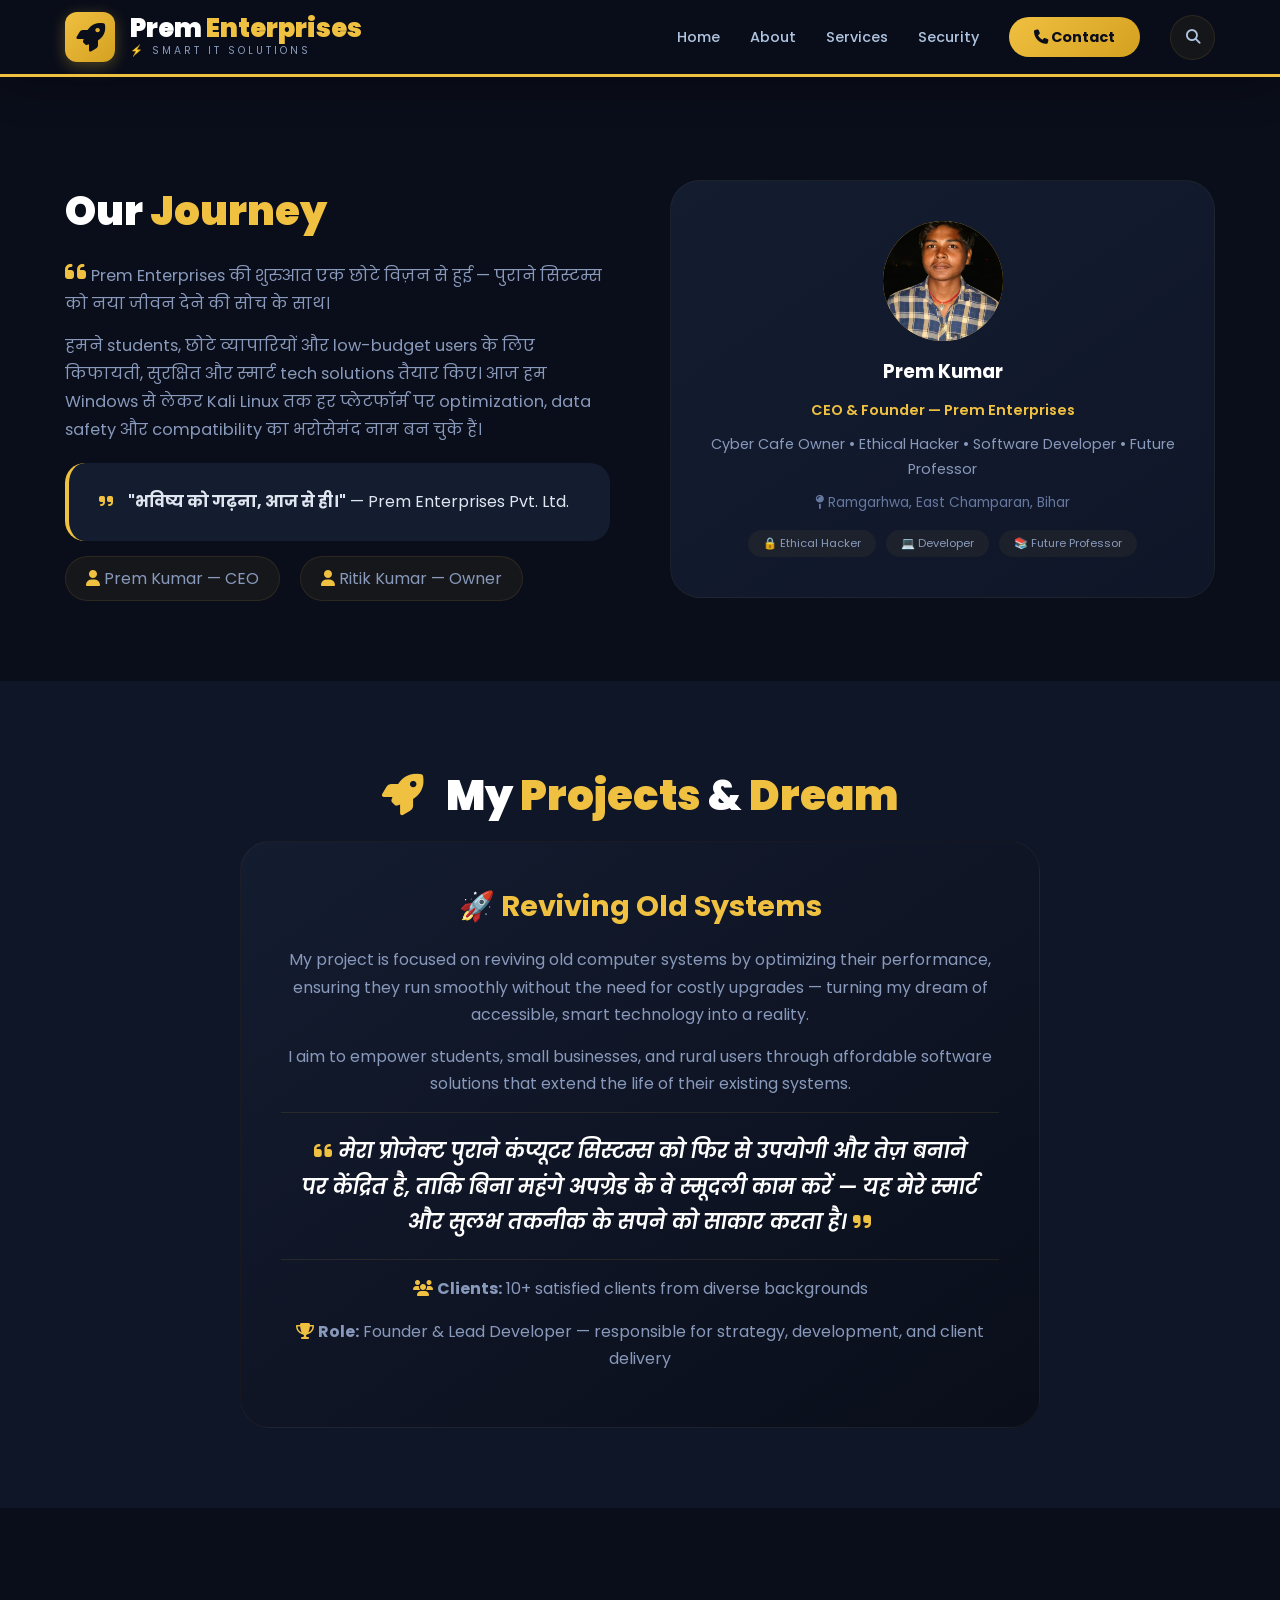
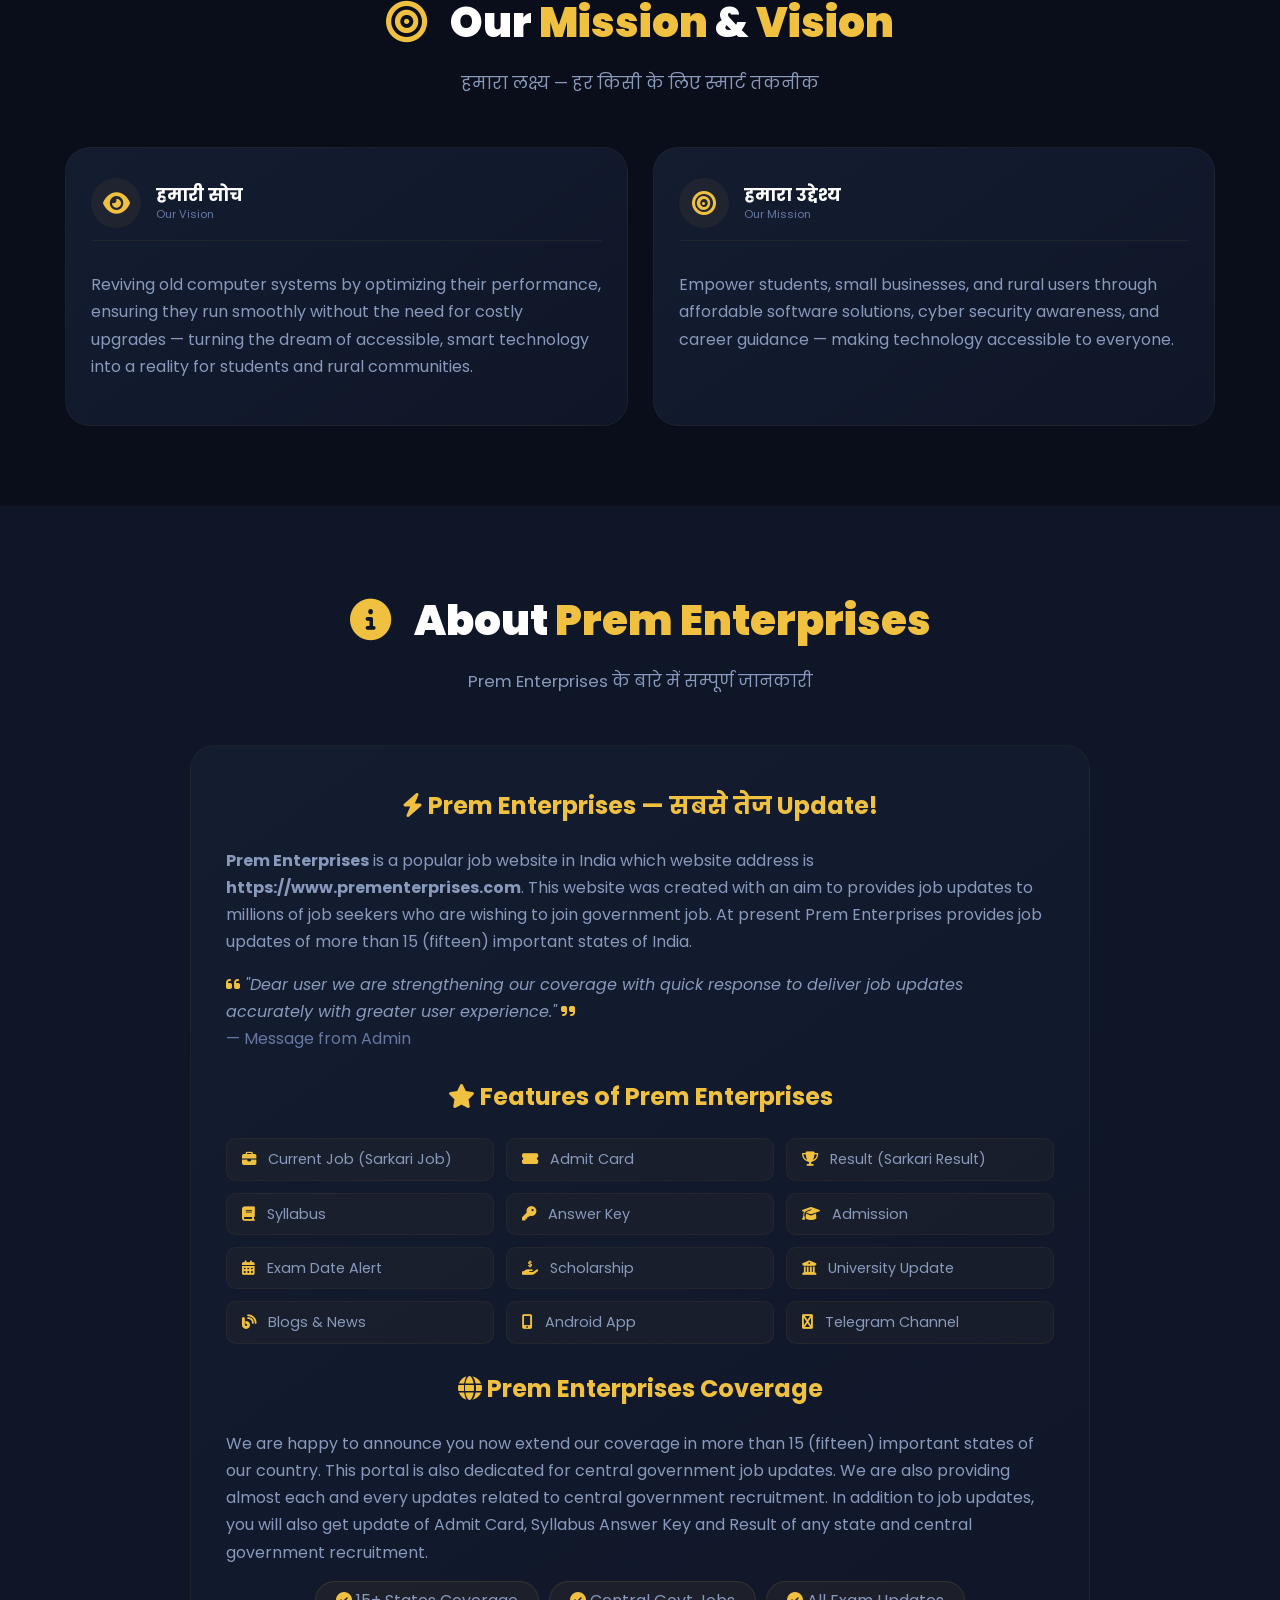
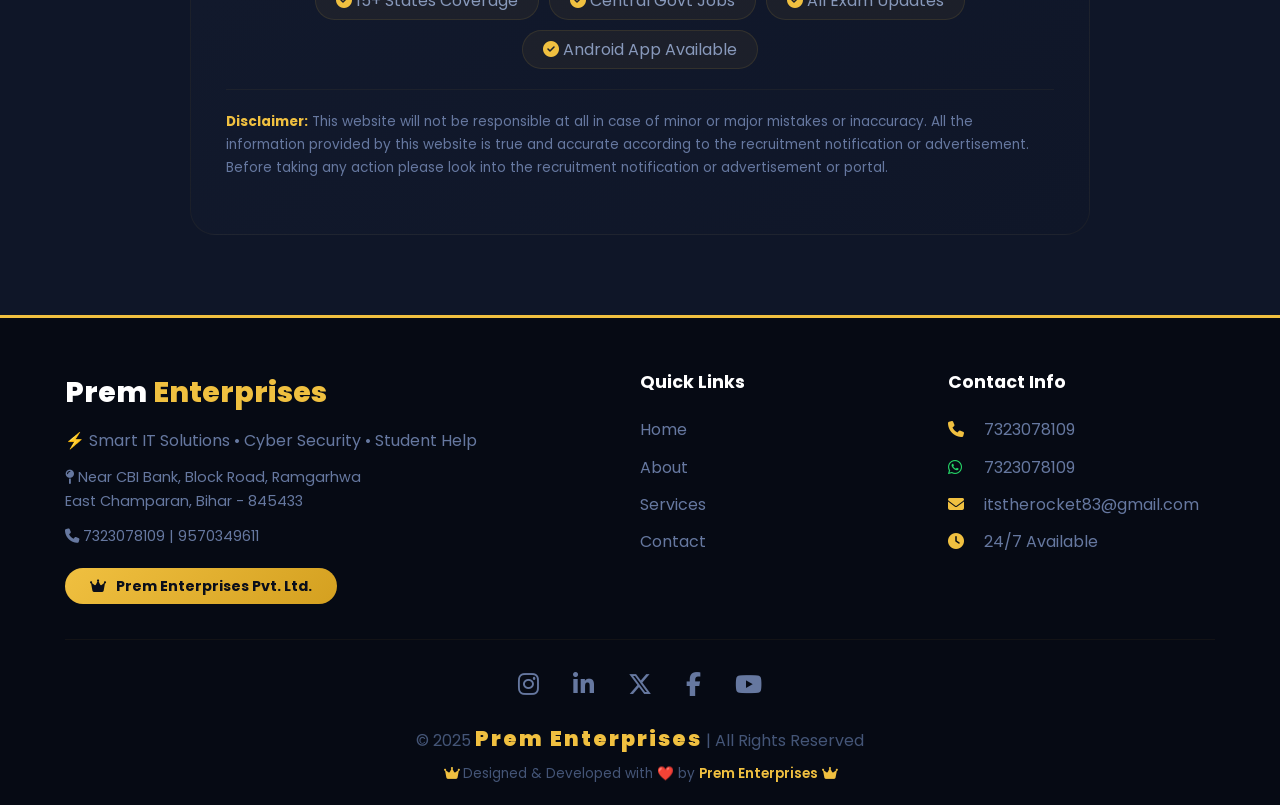
==== commit d24df01e: "Add Security page and link it in navigation across multiple HTML files" ====
--- a/about.html
+++ b/about.html
@@ -29,6 +29,7 @@
                 <a href="index.html">Home</a>
                 <a href="about.html">About</a>
                 <a href="services.html">Services</a>
+                <a href="security.html">Security</a>
                 <a href="contact.html" class="nav-cta"><i class="fas fa-phone"></i> Contact</a>
                 <a href="#" class="search-icon-btn" title="Search (Ctrl+K)"><i class="fas fa-search"></i></a>
             </nav>
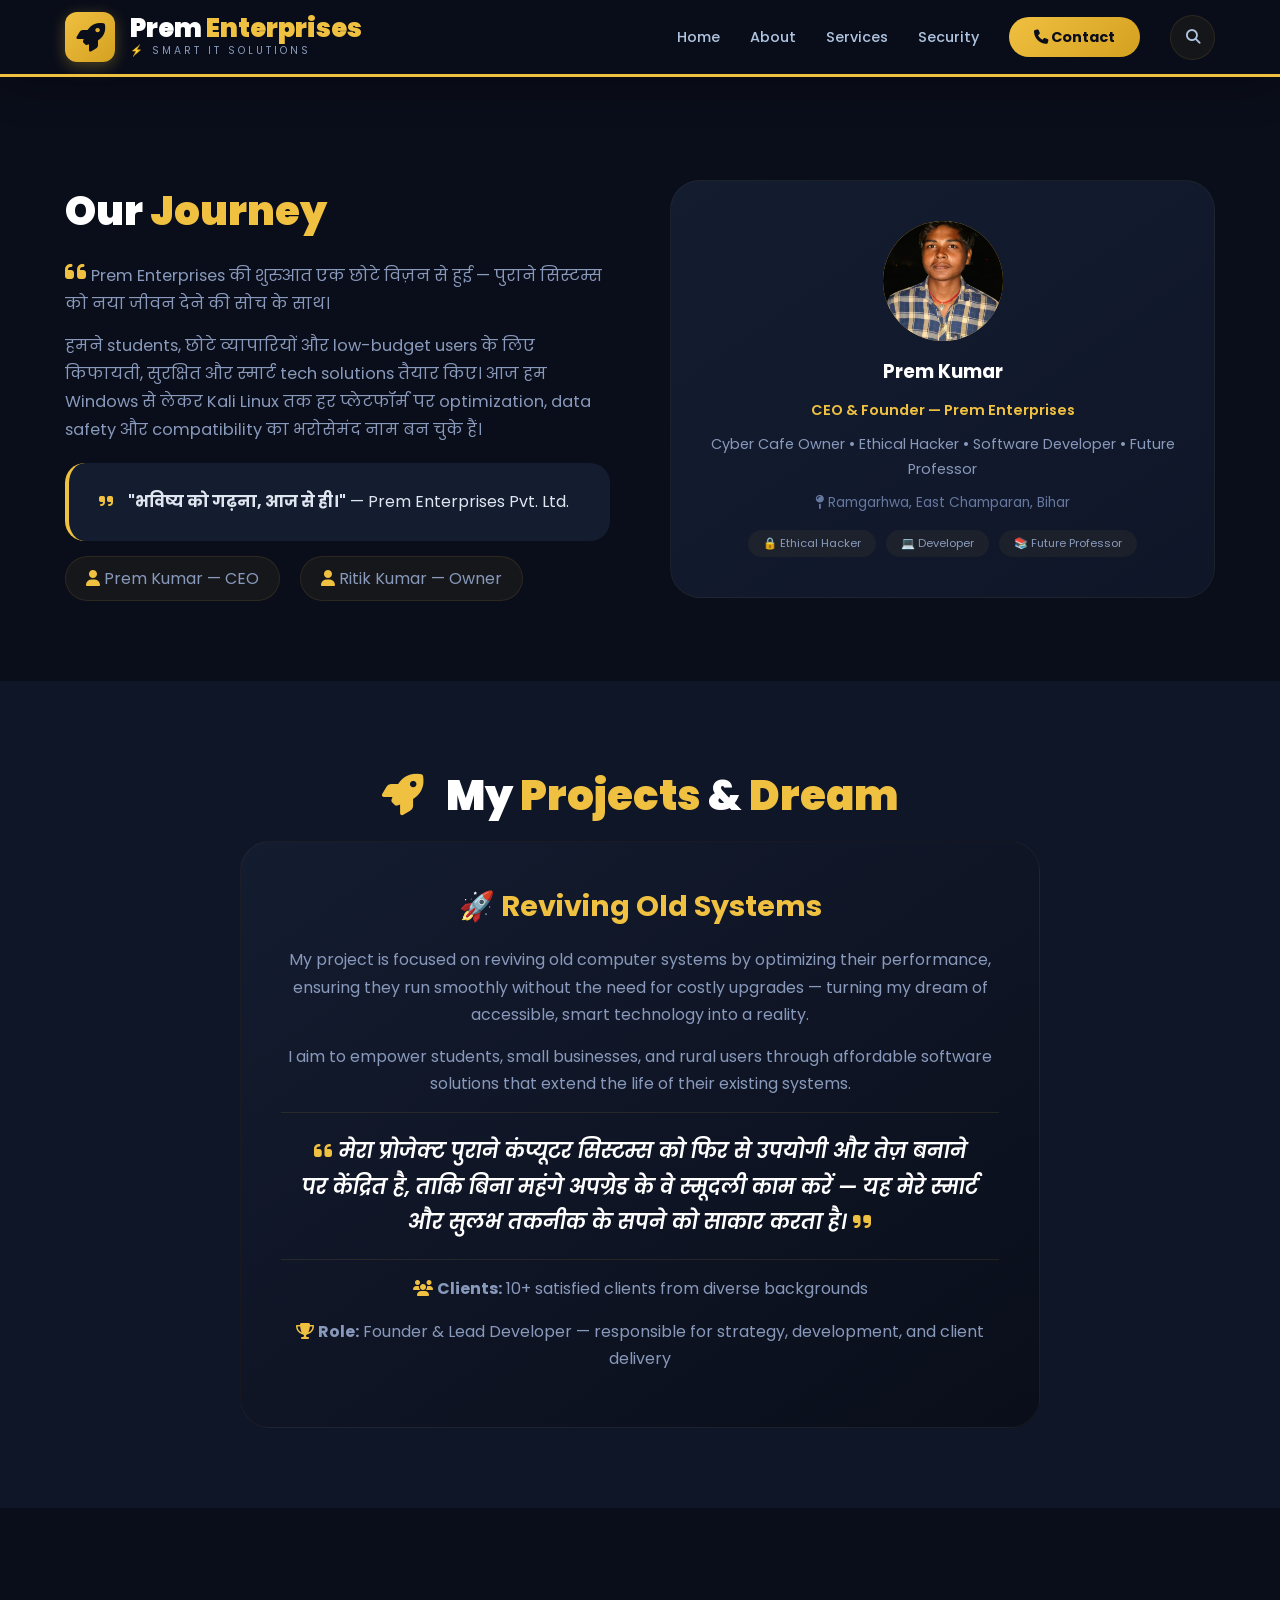
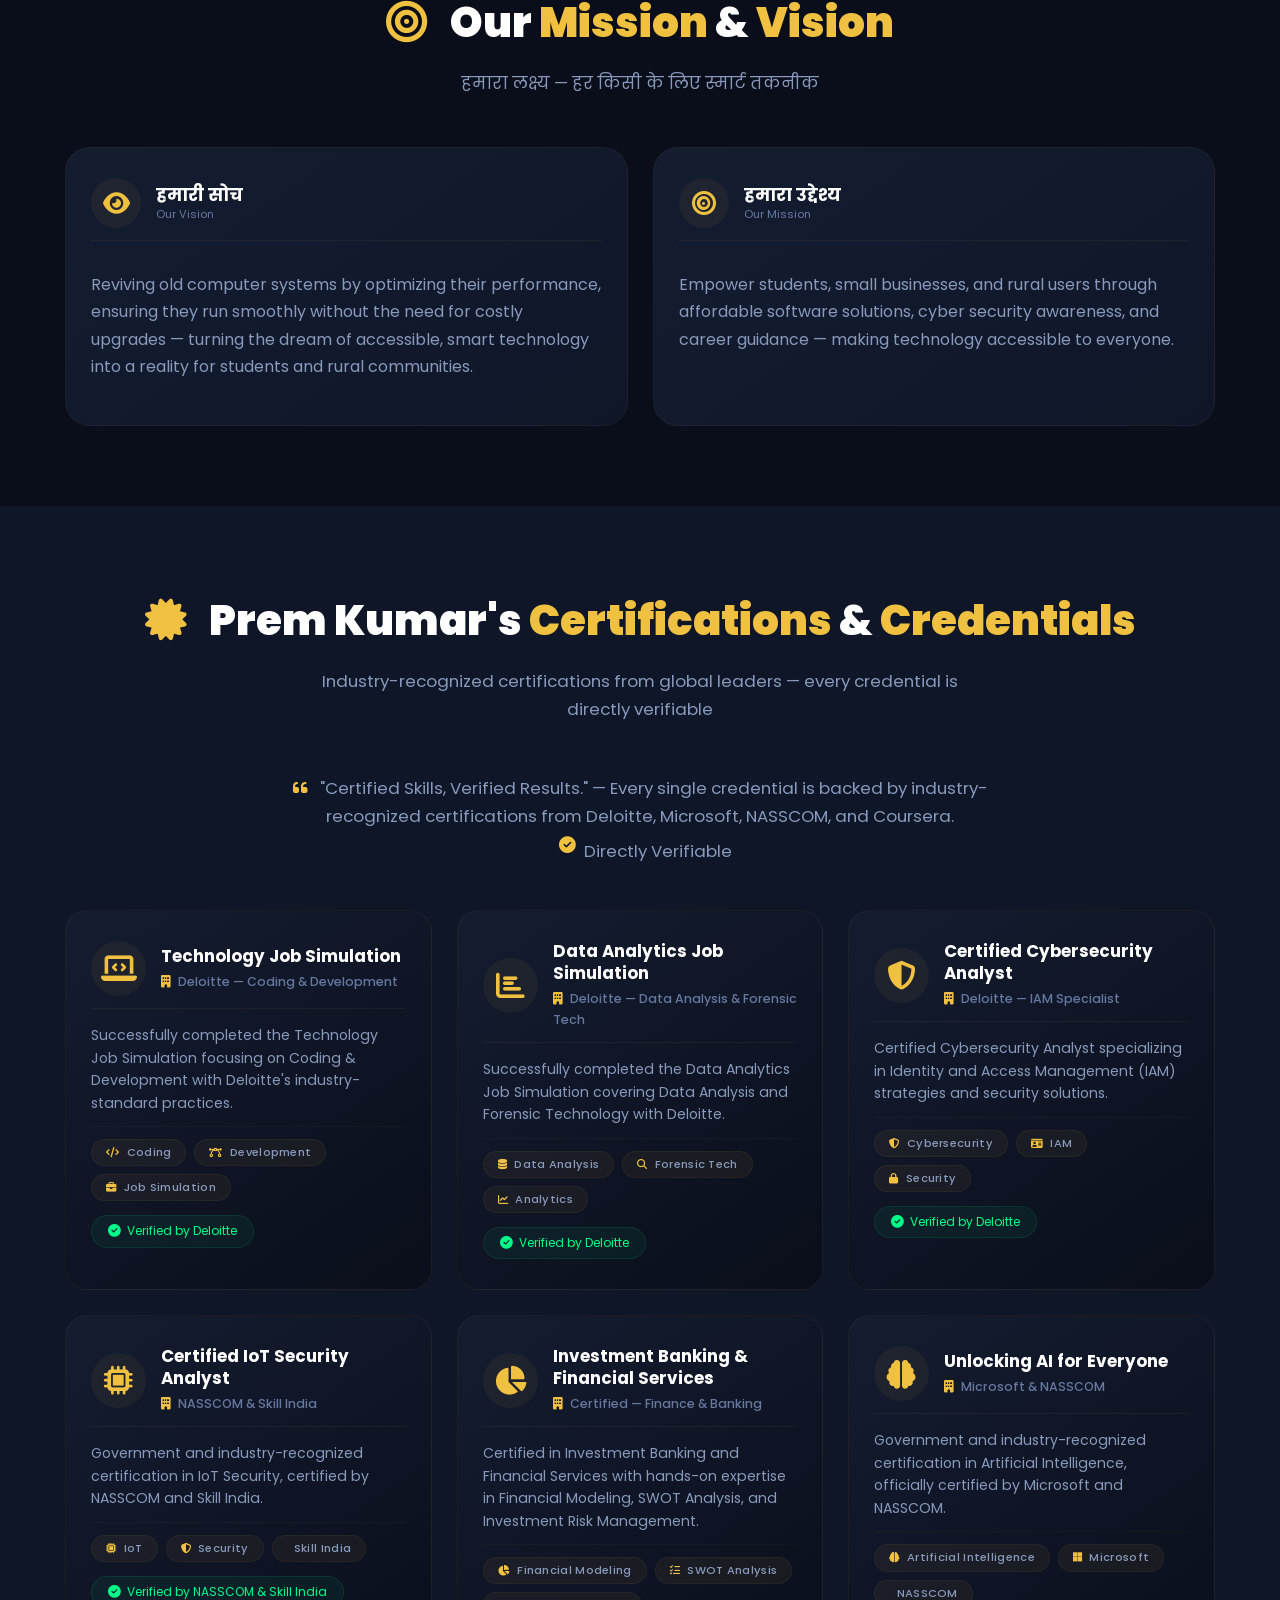
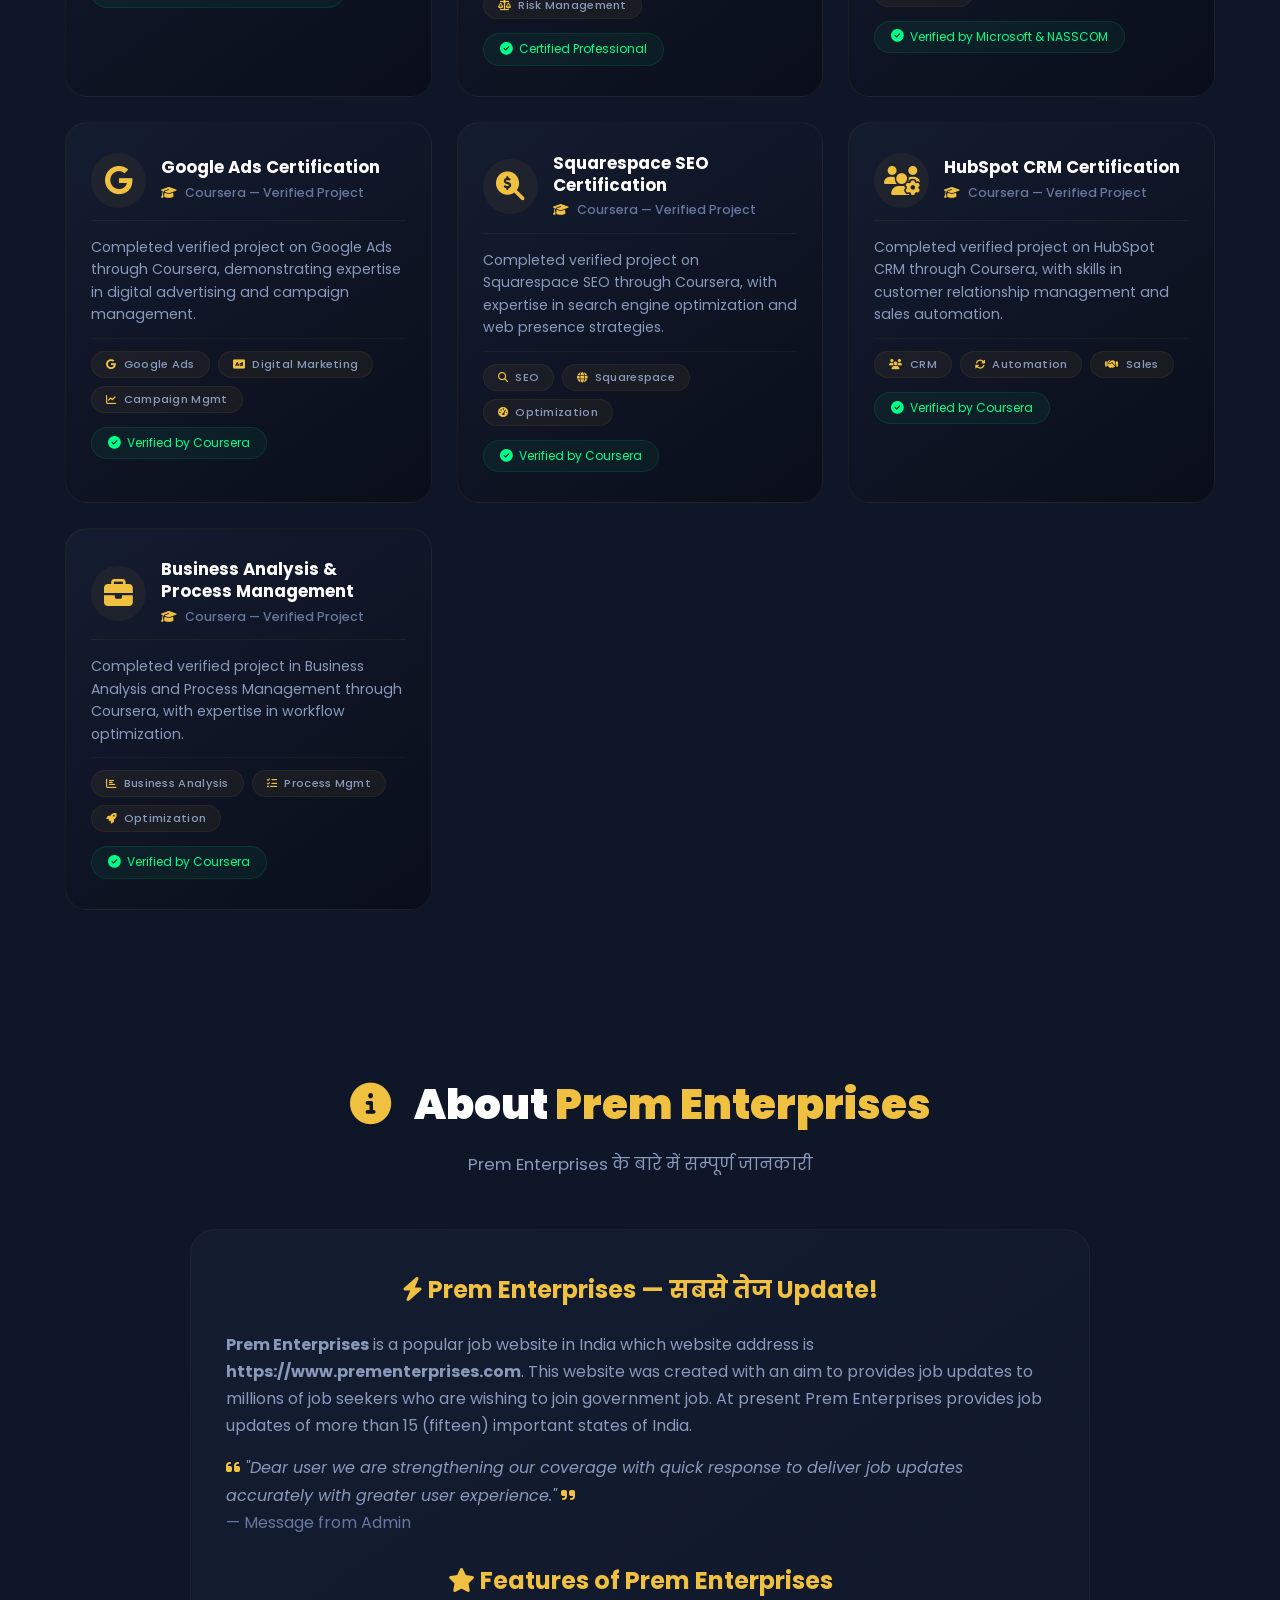
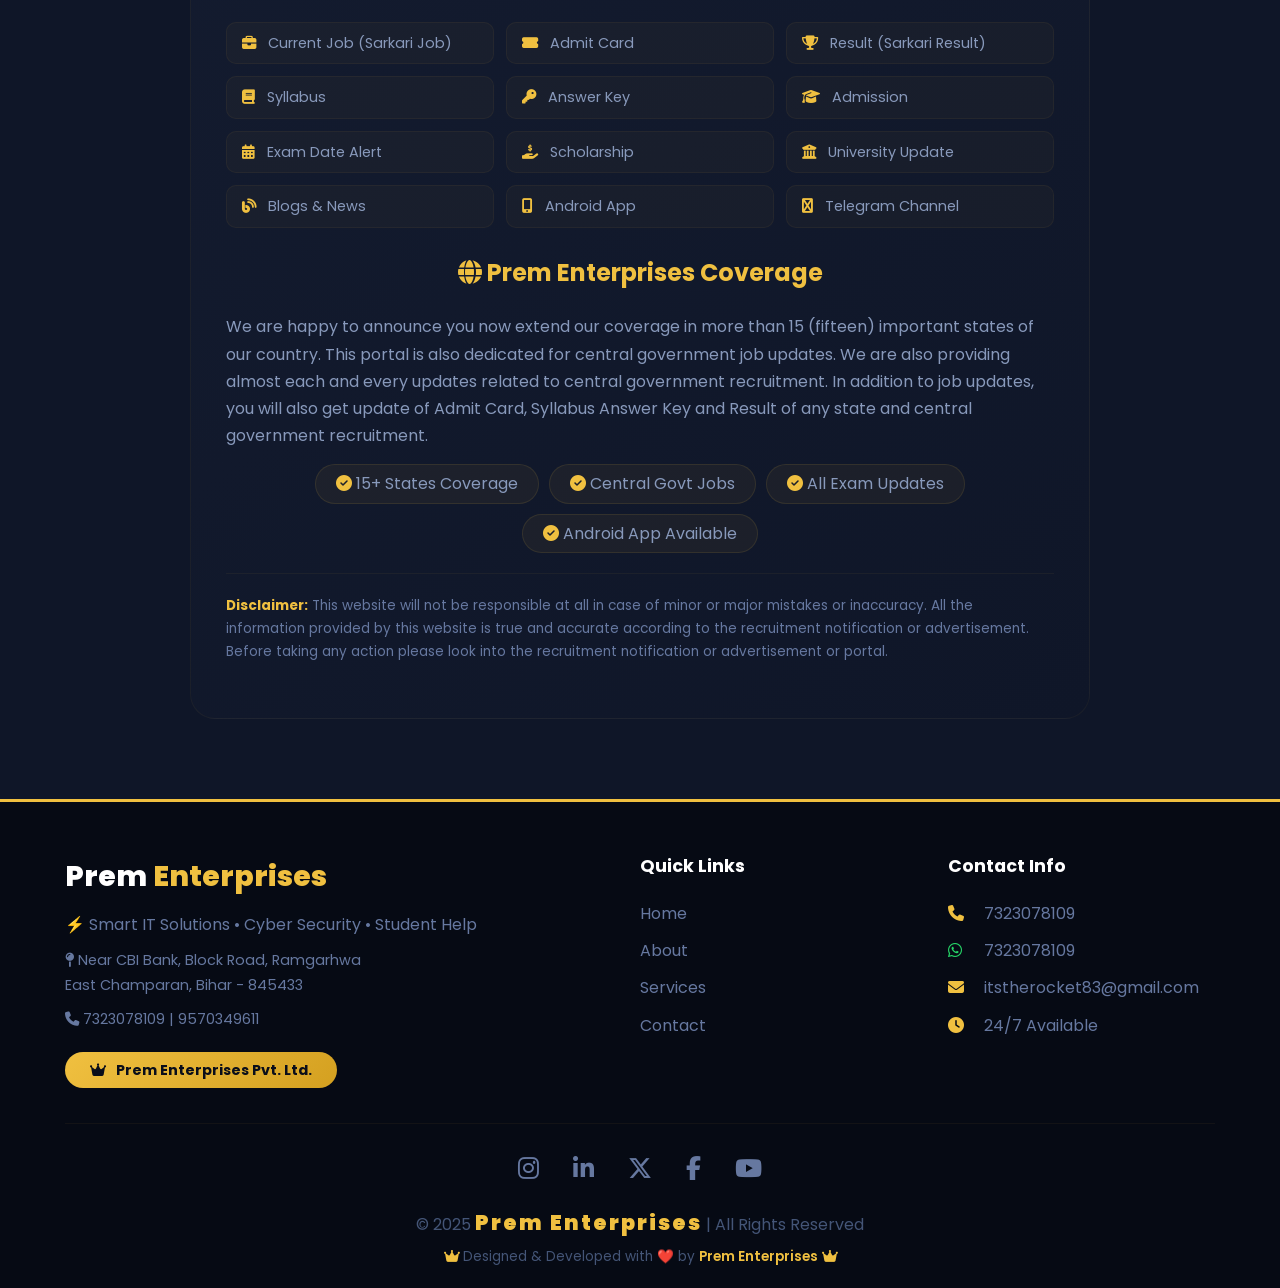
==== commit 3e41834e: "Add certifications section to about.html and highlight on index.html; update styles in style.css" ====
--- a/about.html
+++ b/about.html
@@ -141,7 +141,223 @@
         </div>
     </section>
 
-<!-- ===== ABOUT PREM ENTERPRISES ===== -->
+    <!-- ===== CERTIFICATIONS & CREDENTIALS ===== -->
+    <section id="certifications" class="certs-section">
+        <div class="container">
+            <div class="section-title">
+                <i class="fas fa-certificate"></i> Prem Kumar's <span class="gold">Certifications</span> &amp; <span class="gold">Credentials</span>
+            </div>
+            <p class="section-sub">Industry-recognized certifications from global leaders — every credential is directly verifiable</p>
+            <div class="certs-intro">
+                <i class="fas fa-quote-left"></i> "Certified Skills, Verified Results." — Every single credential is backed by industry-recognized certifications from Deloitte, Microsoft, NASSCOM, and Coursera.
+                <span class="cert-verify" style="display:inline-flex;margin-left:10px;"><i class="fas fa-check-circle"></i> Directly Verifiable</span>
+            </div>
+
+            <div class="certs-grid">
+                <!-- 1. Deloitte - Technology Job Simulation -->
+                <div class="cert-card">
+                    <div class="cert-card-header">
+                        <div class="cert-icon"><i class="fas fa-laptop-code"></i></div>
+                        <div class="cert-info">
+                            <h4>Technology Job Simulation</h4>
+                            <span class="cert-issuer"><i class="fas fa-building"></i> Deloitte — Coding &amp; Development</span>
+                        </div>
+                    </div>
+                    <div class="cert-desc">
+                        Successfully completed the Technology Job Simulation focusing on Coding & Development with Deloitte's industry-standard practices.
+                    </div>
+                    <div class="cert-tags">
+                        <span class="cert-tag"><i class="fas fa-code"></i> Coding</span>
+                        <span class="cert-tag"><i class="fas fa-bezier-curve"></i> Development</span>
+                        <span class="cert-tag"><i class="fas fa-briefcase"></i> Job Simulation</span>
+                    </div>
+                    <div class="cert-verify"><i class="fas fa-check-circle"></i> Verified by Deloitte</div>
+                </div>
+
+                <!-- 2. Deloitte - Data Analytics Job Simulation -->
+                <div class="cert-card">
+                    <div class="cert-card-header">
+                        <div class="cert-icon"><i class="fas fa-chart-bar"></i></div>
+                        <div class="cert-info">
+                            <h4>Data Analytics Job Simulation</h4>
+                            <span class="cert-issuer"><i class="fas fa-building"></i> Deloitte — Data Analysis &amp; Forensic Tech</span>
+                        </div>
+                    </div>
+                    <div class="cert-desc">
+                        Successfully completed the Data Analytics Job Simulation covering Data Analysis and Forensic Technology with Deloitte.
+                    </div>
+                    <div class="cert-tags">
+                        <span class="cert-tag"><i class="fas fa-database"></i> Data Analysis</span>
+                        <span class="cert-tag"><i class="fas fa-search"></i> Forensic Tech</span>
+                        <span class="cert-tag"><i class="fas fa-chart-line"></i> Analytics</span>
+                    </div>
+                    <div class="cert-verify"><i class="fas fa-check-circle"></i> Verified by Deloitte</div>
+                </div>
+
+                <!-- 3. Deloitte - Cybersecurity Analyst -->
+                <div class="cert-card">
+                    <div class="cert-card-header">
+                        <div class="cert-icon"><i class="fas fa-shield-alt"></i></div>
+                        <div class="cert-info">
+                            <h4>Certified Cybersecurity Analyst</h4>
+                            <span class="cert-issuer"><i class="fas fa-building"></i> Deloitte — IAM Specialist</span>
+                        </div>
+                    </div>
+                    <div class="cert-desc">
+                        Certified Cybersecurity Analyst specializing in Identity and Access Management (IAM) strategies and security solutions.
+                    </div>
+                    <div class="cert-tags">
+                        <span class="cert-tag"><i class="fas fa-shield-alt"></i> Cybersecurity</span>
+                        <span class="cert-tag"><i class="fas fa-id-card"></i> IAM</span>
+                        <span class="cert-tag"><i class="fas fa-lock"></i> Security</span>
+                    </div>
+                    <div class="cert-verify"><i class="fas fa-check-circle"></i> Verified by Deloitte</div>
+                </div>
+
+                <!-- 4. NASSCOM & Skill India - IoT Security Analyst -->
+                <div class="cert-card">
+                    <div class="cert-card-header">
+                        <div class="cert-icon"><i class="fas fa-microchip"></i></div>
+                        <div class="cert-info">
+                            <h4>Certified IoT Security Analyst</h4>
+                            <span class="cert-issuer"><i class="fas fa-building"></i> NASSCOM &amp; Skill India</span>
+                        </div>
+                    </div>
+                    <div class="cert-desc">
+                        Government and industry-recognized certification in IoT Security, certified by NASSCOM and Skill India.
+                    </div>
+                    <div class="cert-tags">
+                        <span class="cert-tag"><i class="fas fa-microchip"></i> IoT</span>
+                        <span class="cert-tag"><i class="fas fa-shield-alt"></i> Security</span>
+                        <span class="cert-tag"><i class="fas fa-flag-india"></i> Skill India</span>
+                    </div>
+                    <div class="cert-verify"><i class="fas fa-check-circle"></i> Verified by NASSCOM &amp; Skill India</div>
+                </div>
+
+                <!-- 5. Investment Banking & Financial Services -->
+                <div class="cert-card">
+                    <div class="cert-card-header">
+                        <div class="cert-icon"><i class="fas fa-chart-pie"></i></div>
+                        <div class="cert-info">
+                            <h4>Investment Banking &amp; Financial Services</h4>
+                            <span class="cert-issuer"><i class="fas fa-building"></i> Certified — Finance &amp; Banking</span>
+                        </div>
+                    </div>
+                    <div class="cert-desc">
+                        Certified in Investment Banking and Financial Services with hands-on expertise in Financial Modeling, SWOT Analysis, and Investment Risk Management.
+                    </div>
+                    <div class="cert-tags">
+                        <span class="cert-tag"><i class="fas fa-chart-pie"></i> Financial Modeling</span>
+                        <span class="cert-tag"><i class="fas fa-tasks"></i> SWOT Analysis</span>
+                        <span class="cert-tag"><i class="fas fa-balance-scale"></i> Risk Management</span>
+                    </div>
+                    <div class="cert-verify"><i class="fas fa-check-circle"></i> Certified Professional</div>
+                </div>
+
+                <!-- 6. Microsoft & NASSCOM - AI -->
+                <div class="cert-card">
+                    <div class="cert-card-header">
+                        <div class="cert-icon"><i class="fas fa-brain"></i></div>
+                        <div class="cert-info">
+                            <h4>Unlocking AI for Everyone</h4>
+                            <span class="cert-issuer"><i class="fas fa-building"></i> Microsoft &amp; NASSCOM</span>
+                        </div>
+                    </div>
+                    <div class="cert-desc">
+                        Government and industry-recognized certification in Artificial Intelligence, officially certified by Microsoft and NASSCOM.
+                    </div>
+                    <div class="cert-tags">
+                        <span class="cert-tag"><i class="fas fa-brain"></i> Artificial Intelligence</span>
+                        <span class="cert-tag"><i class="fab fa-microsoft"></i> Microsoft</span>
+                        <span class="cert-tag"><i class="fas fa-flag-india"></i> NASSCOM</span>
+                    </div>
+                    <div class="cert-verify"><i class="fas fa-check-circle"></i> Verified by Microsoft &amp; NASSCOM</div>
+                </div>
+
+                <!-- 7. Coursera - Google Ads -->
+                <div class="cert-card">
+                    <div class="cert-card-header">
+                        <div class="cert-icon"><i class="fab fa-google"></i></div>
+                        <div class="cert-info">
+                            <h4>Google Ads Certification</h4>
+                            <span class="cert-issuer"><i class="fas fa-graduation-cap"></i> Coursera — Verified Project</span>
+                        </div>
+                    </div>
+                    <div class="cert-desc">
+                        Completed verified project on Google Ads through Coursera, demonstrating expertise in digital advertising and campaign management.
+                    </div>
+                    <div class="cert-tags">
+                        <span class="cert-tag"><i class="fab fa-google"></i> Google Ads</span>
+                        <span class="cert-tag"><i class="fas fa-ad"></i> Digital Marketing</span>
+                        <span class="cert-tag"><i class="fas fa-chart-line"></i> Campaign Mgmt</span>
+                    </div>
+                    <div class="cert-verify"><i class="fas fa-check-circle"></i> Verified by Coursera</div>
+                </div>
+
+                <!-- 8. Coursera - Squarespace SEO -->
+                <div class="cert-card">
+                    <div class="cert-card-header">
+                        <div class="cert-icon"><i class="fas fa-search-dollar"></i></div>
+                        <div class="cert-info">
+                            <h4>Squarespace SEO Certification</h4>
+                            <span class="cert-issuer"><i class="fas fa-graduation-cap"></i> Coursera — Verified Project</span>
+                        </div>
+                    </div>
+                    <div class="cert-desc">
+                        Completed verified project on Squarespace SEO through Coursera, with expertise in search engine optimization and web presence strategies.
+                    </div>
+                    <div class="cert-tags">
+                        <span class="cert-tag"><i class="fas fa-search"></i> SEO</span>
+                        <span class="cert-tag"><i class="fas fa-globe"></i> Squarespace</span>
+                        <span class="cert-tag"><i class="fas fa-tachometer-alt"></i> Optimization</span>
+                    </div>
+                    <div class="cert-verify"><i class="fas fa-check-circle"></i> Verified by Coursera</div>
+                </div>
+
+                <!-- 9. Coursera - HubSpot CRM -->
+                <div class="cert-card">
+                    <div class="cert-card-header">
+                        <div class="cert-icon"><i class="fas fa-users-cog"></i></div>
+                        <div class="cert-info">
+                            <h4>HubSpot CRM Certification</h4>
+                            <span class="cert-issuer"><i class="fas fa-graduation-cap"></i> Coursera — Verified Project</span>
+                        </div>
+                    </div>
+                    <div class="cert-desc">
+                        Completed verified project on HubSpot CRM through Coursera, with skills in customer relationship management and sales automation.
+                    </div>
+                    <div class="cert-tags">
+                        <span class="cert-tag"><i class="fas fa-users"></i> CRM</span>
+                        <span class="cert-tag"><i class="fas fa-sync-alt"></i> Automation</span>
+                        <span class="cert-tag"><i class="fas fa-handshake"></i> Sales</span>
+                    </div>
+                    <div class="cert-verify"><i class="fas fa-check-circle"></i> Verified by Coursera</div>
+                </div>
+
+                <!-- 10. Coursera - Business Analysis -->
+                <div class="cert-card">
+                    <div class="cert-card-header">
+                        <div class="cert-icon"><i class="fas fa-briefcase"></i></div>
+                        <div class="cert-info">
+                            <h4>Business Analysis &amp; Process Management</h4>
+                            <span class="cert-issuer"><i class="fas fa-graduation-cap"></i> Coursera — Verified Project</span>
+                        </div>
+                    </div>
+                    <div class="cert-desc">
+                        Completed verified project in Business Analysis and Process Management through Coursera, with expertise in workflow optimization.
+                    </div>
+                    <div class="cert-tags">
+                        <span class="cert-tag"><i class="fas fa-chart-bar"></i> Business Analysis</span>
+                        <span class="cert-tag"><i class="fas fa-tasks"></i> Process Mgmt</span>
+                        <span class="cert-tag"><i class="fas fa-rocket"></i> Optimization</span>
+                    </div>
+                    <div class="cert-verify"><i class="fas fa-check-circle"></i> Verified by Coursera</div>
+                </div>
+            </div>
+        </div>
+    </section>
+
+    <!-- ===== ABOUT PREM ENTERPRISES ===== -->
     <section class="main-services">
         <div class="container">
             <div class="section-title">
--- a/css/style.css
+++ b/css/style.css
@@ -1542,6 +1542,205 @@
     transform: scale(1.05);
 }
 
+/* ===== CERTIFICATIONS SECTION ===== */
+.certs-section {
+    padding: 80px 0;
+    background: #0f1628;
+}
+.certs-intro {
+    text-align: center;
+    color: #8899bb;
+    max-width: 750px;
+    margin: 0 auto 45px;
+    font-size: 1.05rem;
+    line-height: 1.7;
+}
+.certs-intro i {
+    color: #f0c040;
+    margin-right: 8px;
+}
+.certs-grid {
+    display: grid;
+    grid-template-columns: repeat(auto-fit, minmax(320px, 1fr));
+    gap: 25px;
+}
+.cert-card {
+    background: linear-gradient(145deg, #141c30, #0a0e1a);
+    padding: 30px 25px;
+    border-radius: 22px;
+    border: 1px solid rgba(240, 192, 64, 0.06);
+    transition: 0.4s;
+    position: relative;
+    overflow: hidden;
+}
+.cert-card::before {
+    content: '';
+    position: absolute;
+    top: 0;
+    left: 0;
+    right: 0;
+    height: 3px;
+    background: linear-gradient(90deg, #f0c040, #d4a020);
+    transform: scaleX(0);
+    transition: 0.4s;
+}
+.cert-card:hover::before {
+    transform: scaleX(1);
+}
+.cert-card:hover {
+    transform: translateY(-6px);
+    border-color: rgba(240, 192, 64, 0.2);
+    box-shadow: 0 15px 45px rgba(0, 0, 0, 0.3);
+}
+.cert-card .cert-card-header {
+    display: flex;
+    align-items: center;
+    gap: 15px;
+    margin-bottom: 15px;
+    padding-bottom: 12px;
+    border-bottom: 1px solid rgba(240, 192, 64, 0.06);
+}
+.cert-card .cert-icon {
+    width: 55px;
+    height: 55px;
+    background: rgba(240, 192, 64, 0.05);
+    border-radius: 50%;
+    display: flex;
+    align-items: center;
+    justify-content: center;
+    font-size: 1.8rem;
+    color: #f0c040;
+    flex-shrink: 0;
+    transition: 0.3s;
+}
+.cert-card:hover .cert-icon {
+    background: linear-gradient(135deg, #f0c040, #d4a020);
+    color: #0a0e1a;
+}
+.cert-card .cert-info h4 {
+    color: #fff;
+    font-size: 1.05rem;
+    font-weight: 700;
+    line-height: 1.3;
+}
+.cert-card .cert-info .cert-issuer {
+    display: block;
+    font-size: 0.78rem;
+    color: #6678a0;
+    font-weight: 500;
+    margin-top: 3px;
+}
+.cert-card .cert-info .cert-issuer i {
+    color: #f0c040;
+    margin-right: 5px;
+}
+.cert-card .cert-desc {
+    color: #8899bb;
+    font-size: 0.88rem;
+    line-height: 1.6;
+    min-height: 45px;
+}
+.cert-card .cert-tags {
+    display: flex;
+    flex-wrap: wrap;
+    gap: 8px;
+    margin-top: 12px;
+    padding-top: 12px;
+    border-top: 1px solid rgba(240, 192, 64, 0.04);
+}
+.cert-card .cert-tags .cert-tag {
+    background: rgba(240, 192, 64, 0.05);
+    padding: 3px 14px;
+    border-radius: 20px;
+    font-size: 0.7rem;
+    color: #8899bb;
+    border: 1px solid rgba(240, 192, 64, 0.06);
+    font-weight: 500;
+    letter-spacing: 0.3px;
+}
+.cert-card .cert-tags .cert-tag i {
+    color: #f0c040;
+    margin-right: 4px;
+    font-size: 0.65rem;
+}
+.cert-card .cert-verify {
+    display: inline-flex;
+    align-items: center;
+    gap: 6px;
+    margin-top: 14px;
+    font-size: 0.75rem;
+    color: #00ff88;
+    background: rgba(0, 255, 136, 0.05);
+    padding: 5px 16px;
+    border-radius: 30px;
+    border: 1px solid rgba(0, 255, 136, 0.1);
+    cursor: default;
+}
+.cert-card .cert-verify i {
+    font-size: 0.8rem;
+}
+
+/* ===== HOMEPAGE CERT HIGHLIGHTS ===== */
+.cert-highlights {
+    display: flex;
+    flex-wrap: wrap;
+    justify-content: center;
+    gap: 20px;
+    margin-top: 15px;
+}
+.cert-highlight-item {
+    background: rgba(240, 192, 64, 0.03);
+    border: 1px solid rgba(240, 192, 64, 0.07);
+    padding: 12px 22px;
+    border-radius: 16px;
+    display: flex;
+    align-items: center;
+    gap: 12px;
+    transition: 0.3s;
+    cursor: default;
+}
+.cert-highlight-item:hover {
+    background: rgba(240, 192, 64, 0.06);
+    border-color: rgba(240, 192, 64, 0.15);
+    transform: translateY(-3px);
+}
+.cert-highlight-item .hl-icon {
+    width: 40px;
+    height: 40px;
+    background: rgba(240, 192, 64, 0.06);
+    border-radius: 50%;
+    display: flex;
+    align-items: center;
+    justify-content: center;
+    font-size: 1.1rem;
+    color: #f0c040;
+    flex-shrink: 0;
+}
+.cert-highlight-item .hl-text {
+    font-size: 0.8rem;
+    color: #8899bb;
+    font-weight: 500;
+    line-height: 1.3;
+}
+.cert-highlight-item .hl-text strong {
+    color: #f0c040;
+    display: block;
+    font-size: 0.85rem;
+}
+
+@media (max-width: 720px) {
+    .certs-grid {
+        grid-template-columns: 1fr;
+    }
+    .cert-highlights {
+        gap: 12px;
+    }
+    .cert-highlight-item {
+        width: 100%;
+        justify-content: center;
+    }
+}
+
 /* ===== RESPONSIVE ===== */
 @media (max-width: 1024px) {
     .footer-grid {
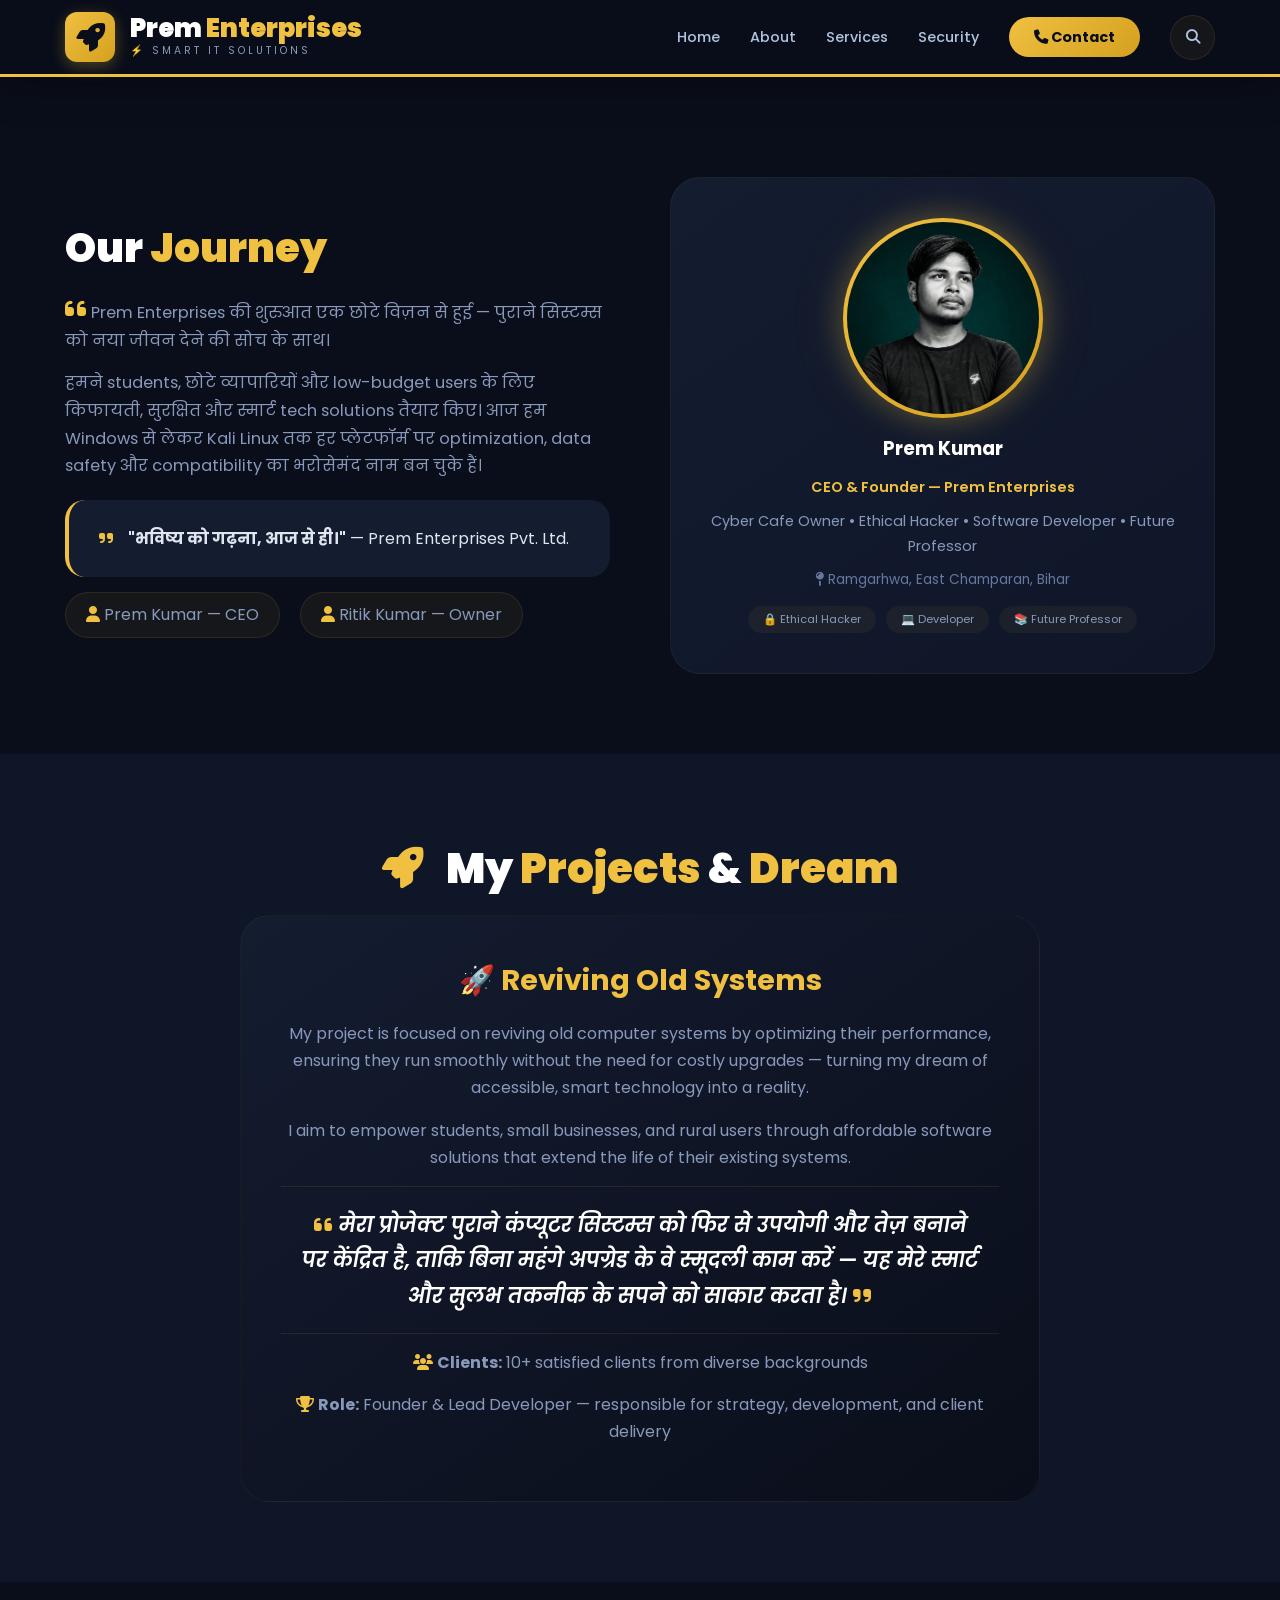
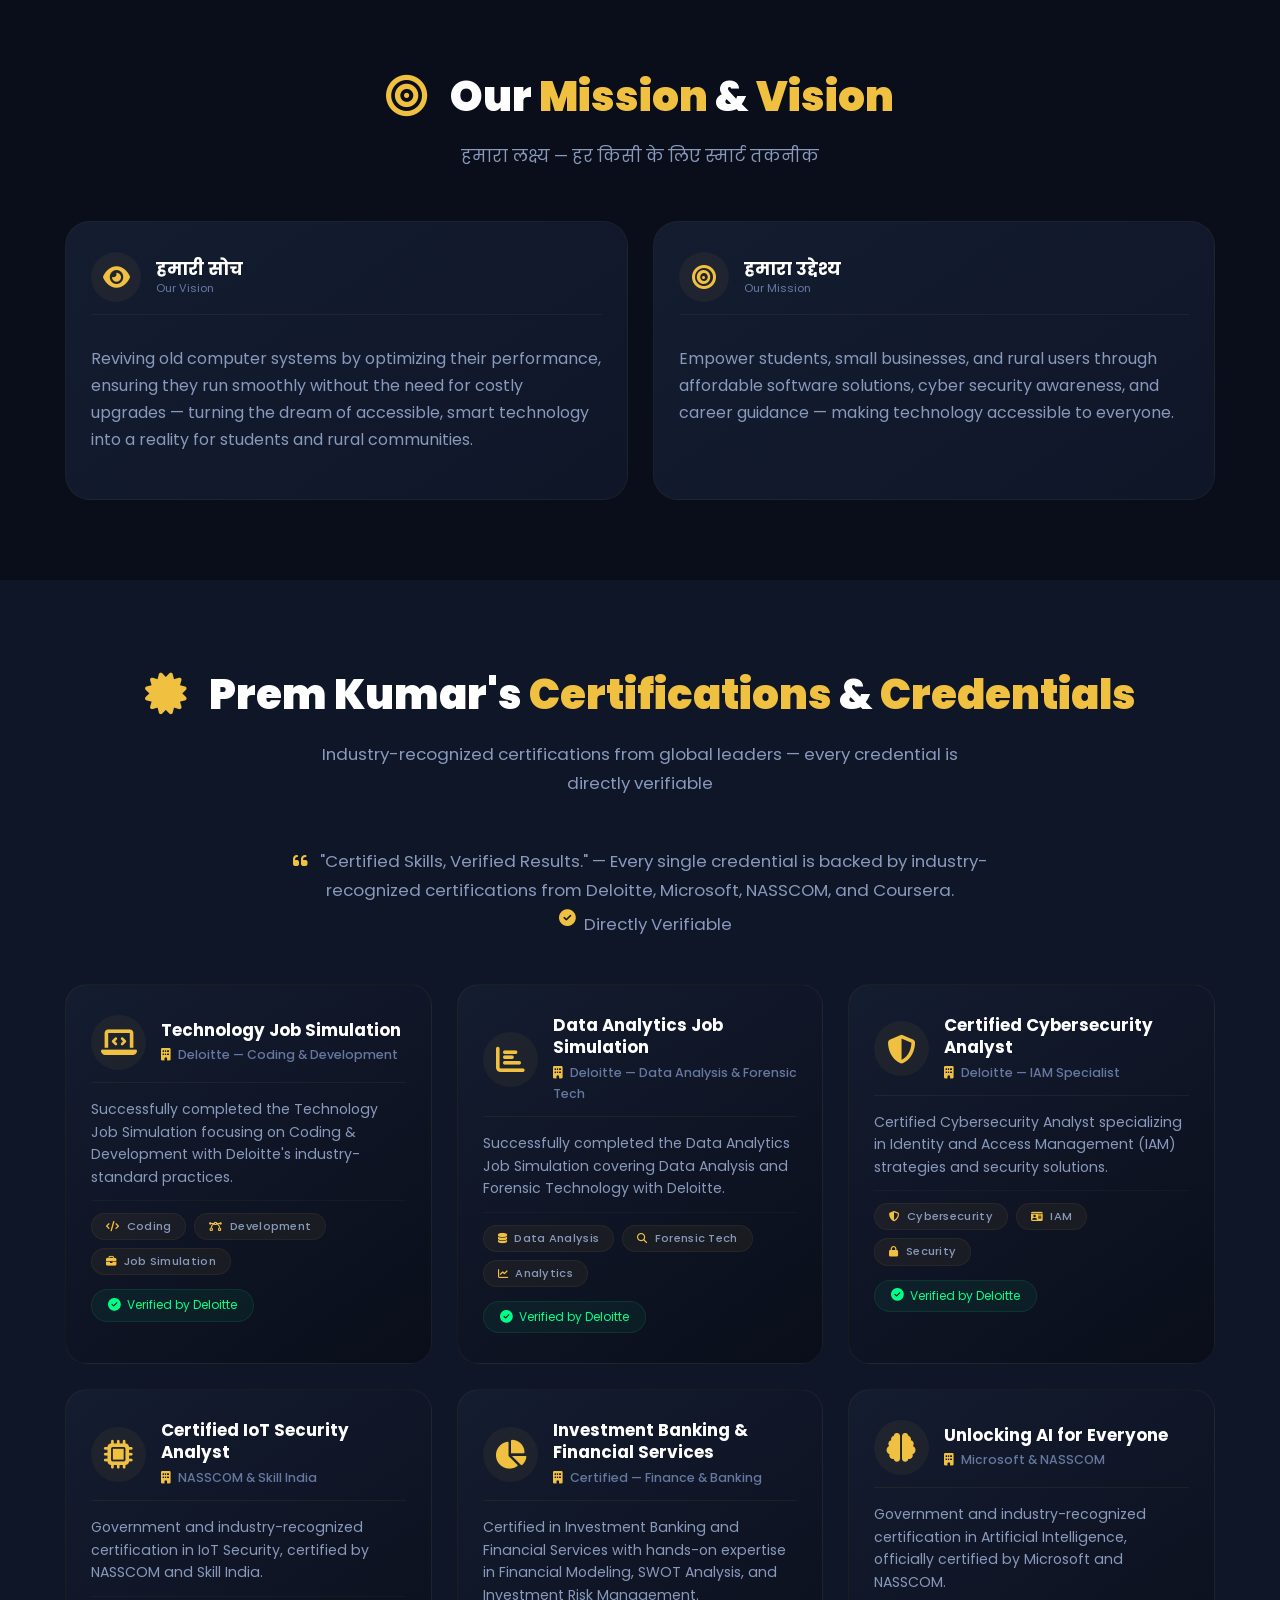
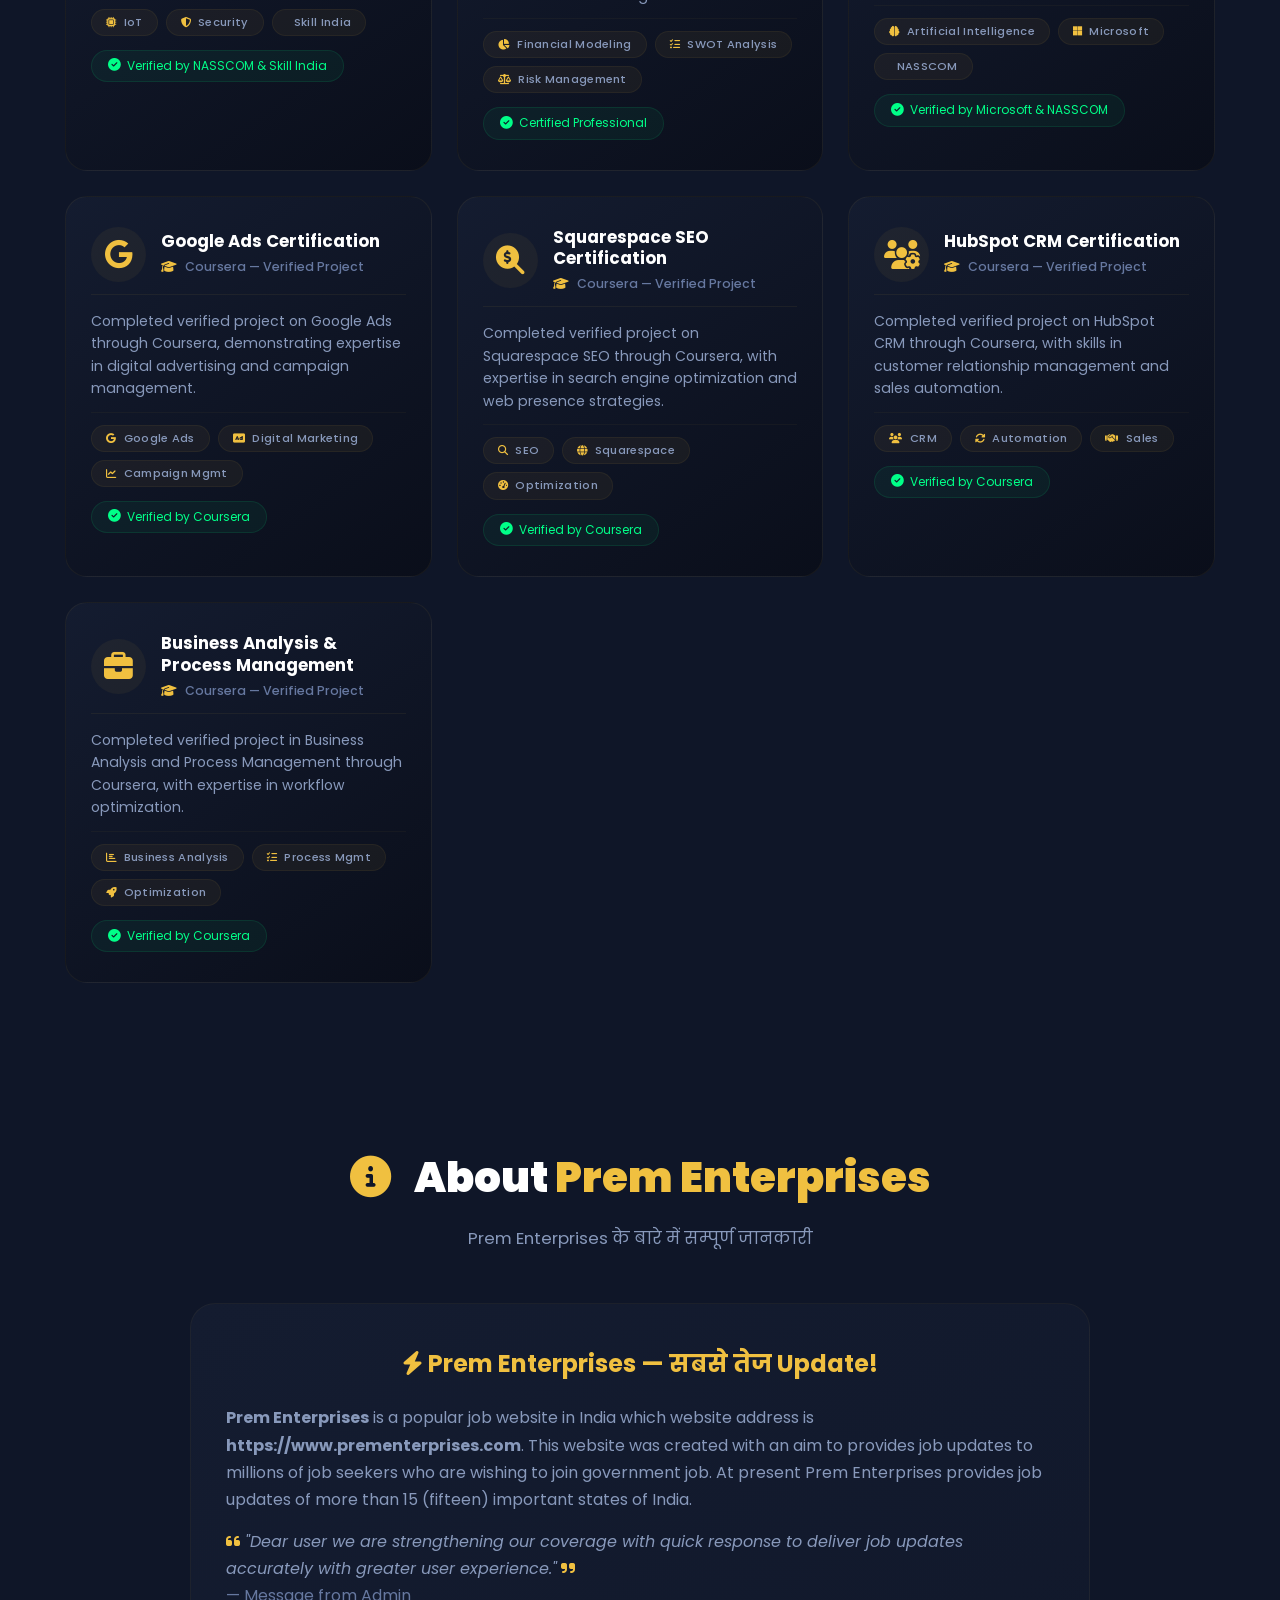
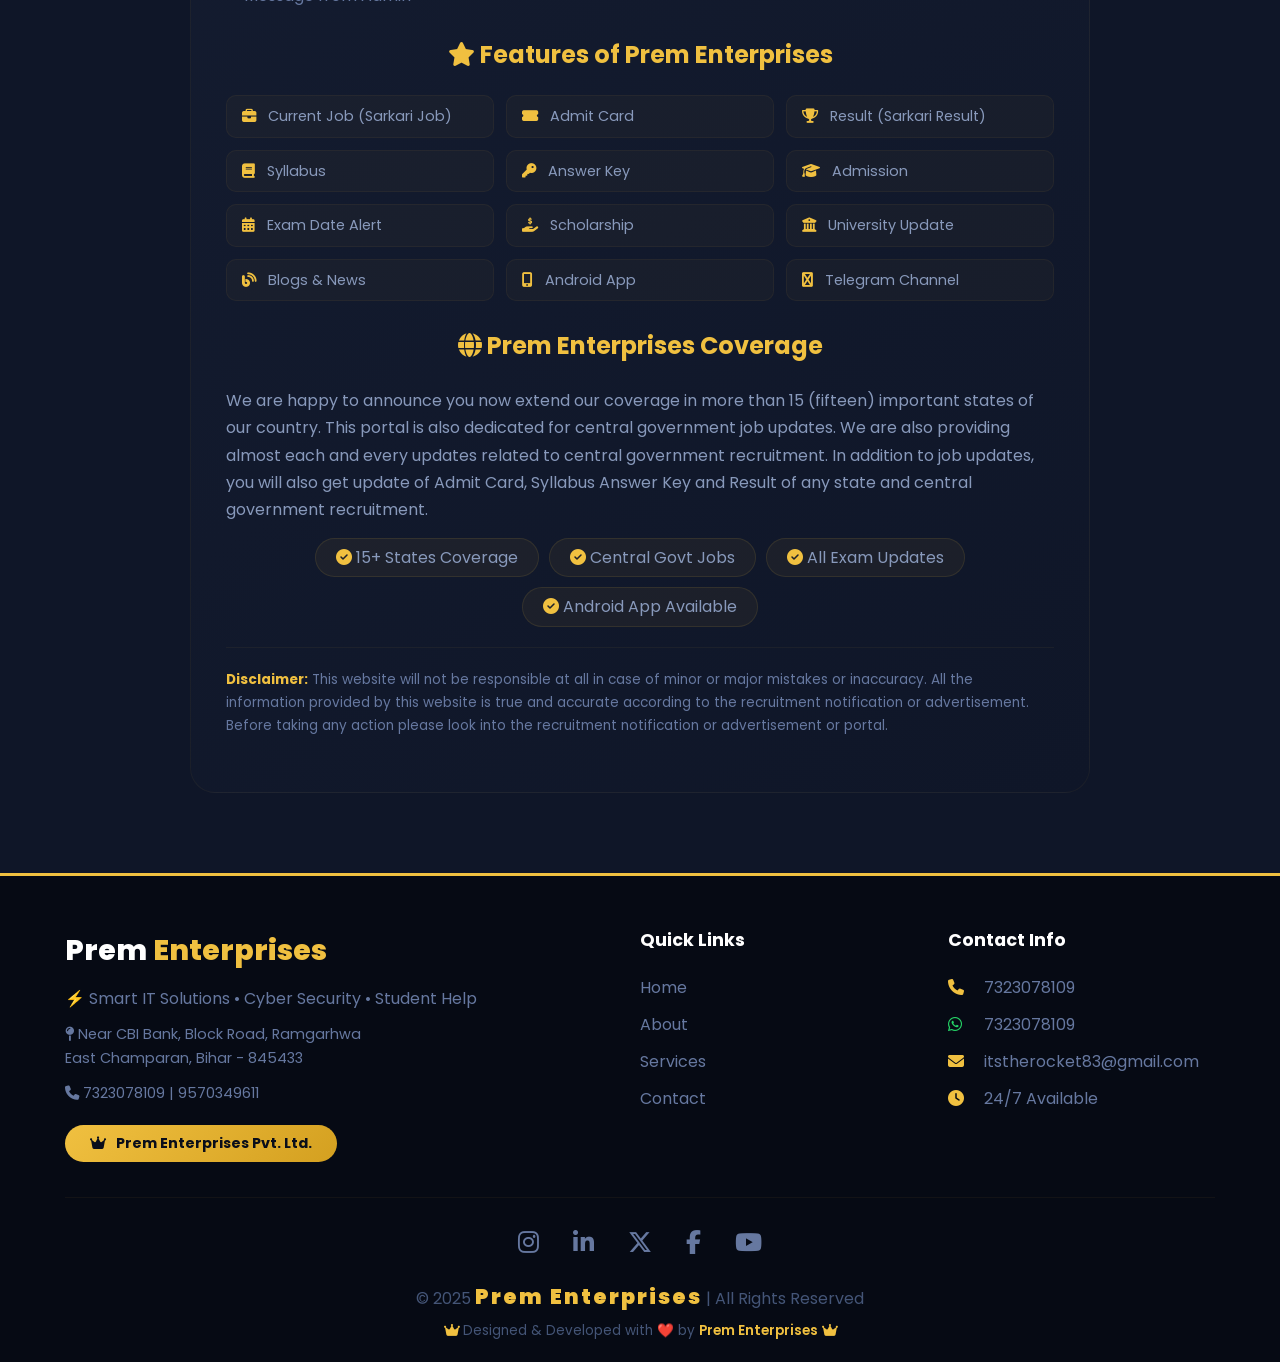
==== commit 97a3b28d: "Update profile image styling in about.html and index.html; adjust dimensions and add box shadow in s" ====
--- a/about.html
+++ b/about.html
@@ -63,7 +63,7 @@
             </div>
             <div class="about-card">
                 <div class="profile-img">
-                    <img src="prem kumar.jpeg" alt="Prem Kumar" style="width:100%;height:100%;border-radius:50%;object-fit:cover;">
+                    <img src="prem kumar.jpeg" alt="Prem Kumar">
                 </div>
                 <h3>Prem Kumar</h3>
                 <p class="role">CEO &amp; Founder — Prem Enterprises</p>
--- a/css/style.css
+++ b/css/style.css
@@ -1108,8 +1108,8 @@
     border: 1px solid rgba(240, 192, 64, 0.05);
 }
 .about-card .profile-img {
-    width: 120px;
-    height: 120px;
+    width: 200px;
+    height: 200px;
     background: linear-gradient(135deg, #f0c040, #d4a020);
     border-radius: 50%;
     display: flex;
@@ -1118,6 +1118,16 @@
     margin: 0 auto 15px;
     font-size: 3.5rem;
     color: #0a0e1a;
+    padding: 4px;
+    box-shadow: 0 0 30px rgba(240, 192, 64, 0.3), 0 0 60px rgba(240, 192, 64, 0.1);
+}
+.about-card .profile-img img {
+    width: 100%;
+    height: 100%;
+    border-radius: 50%;
+    object-fit: cover;
+    object-position: center top;
+    display: block;
 }
 .about-card h3 {
     color: #fff;
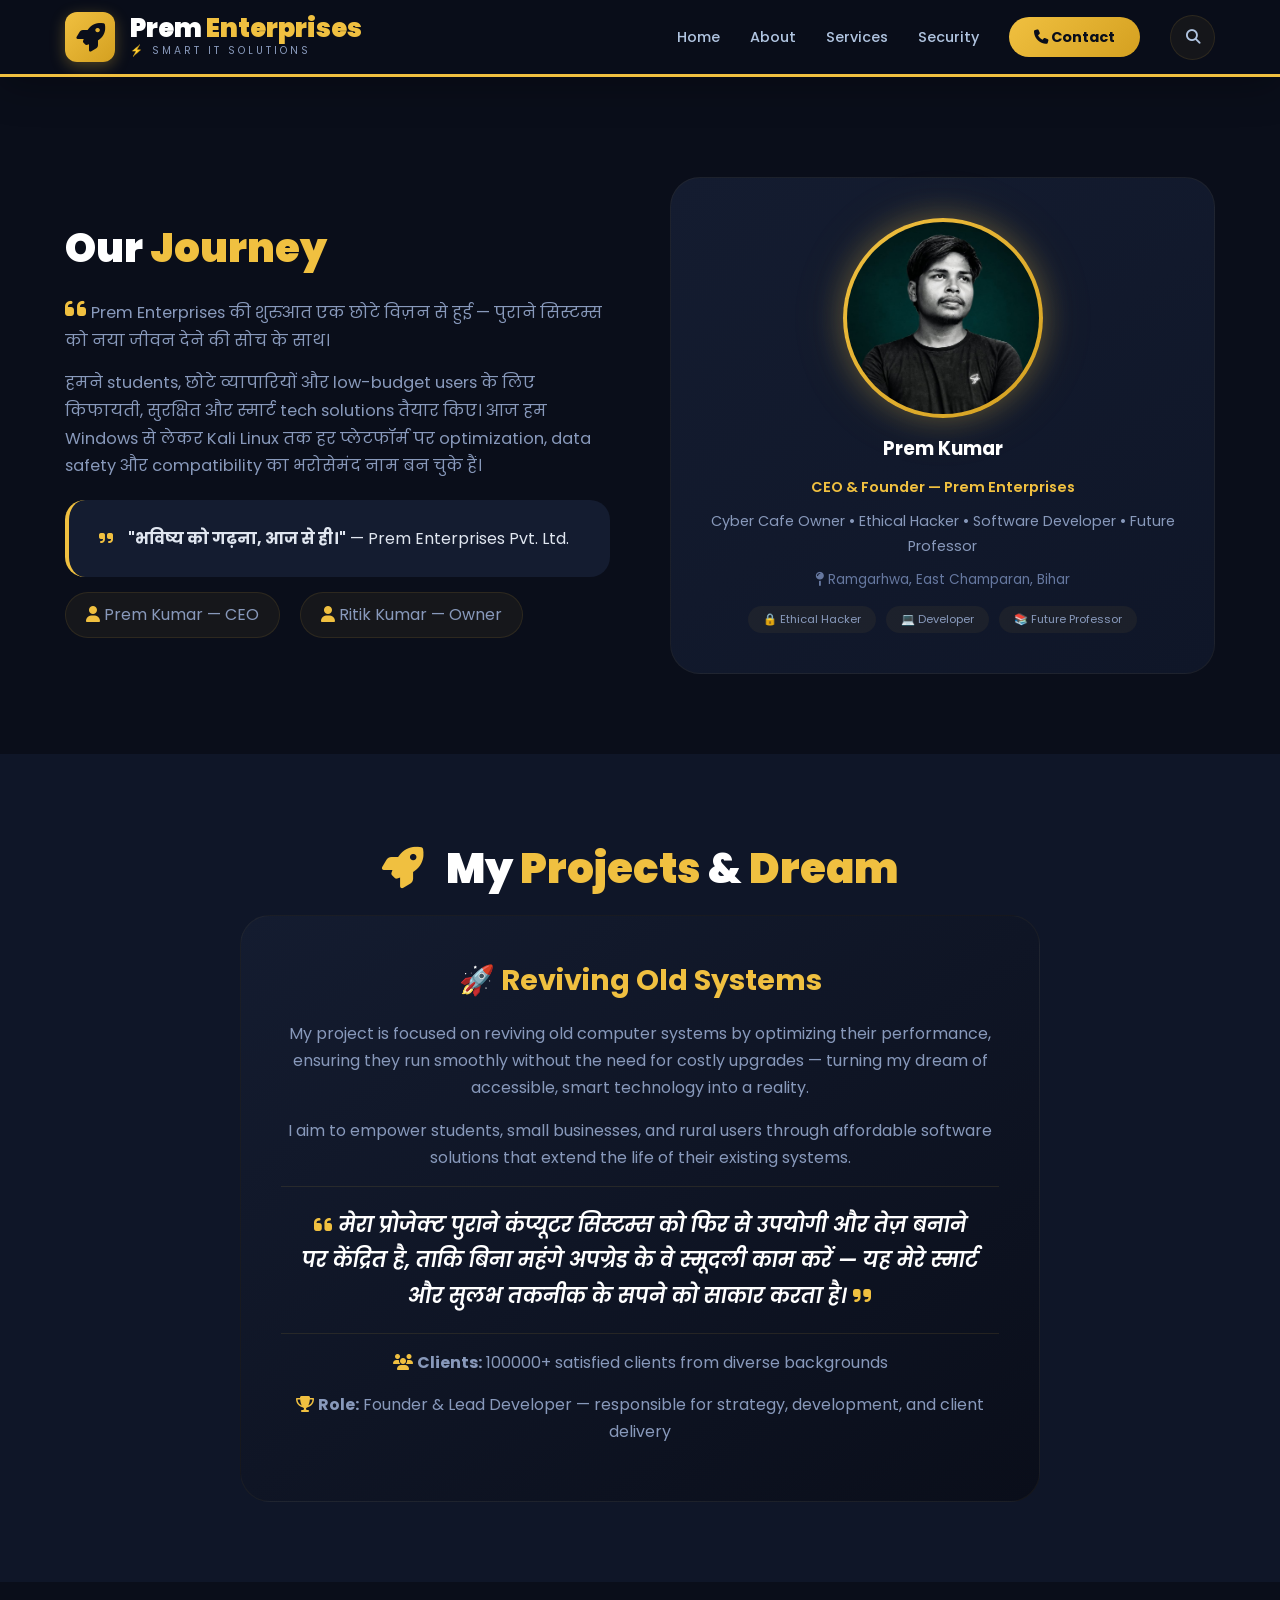
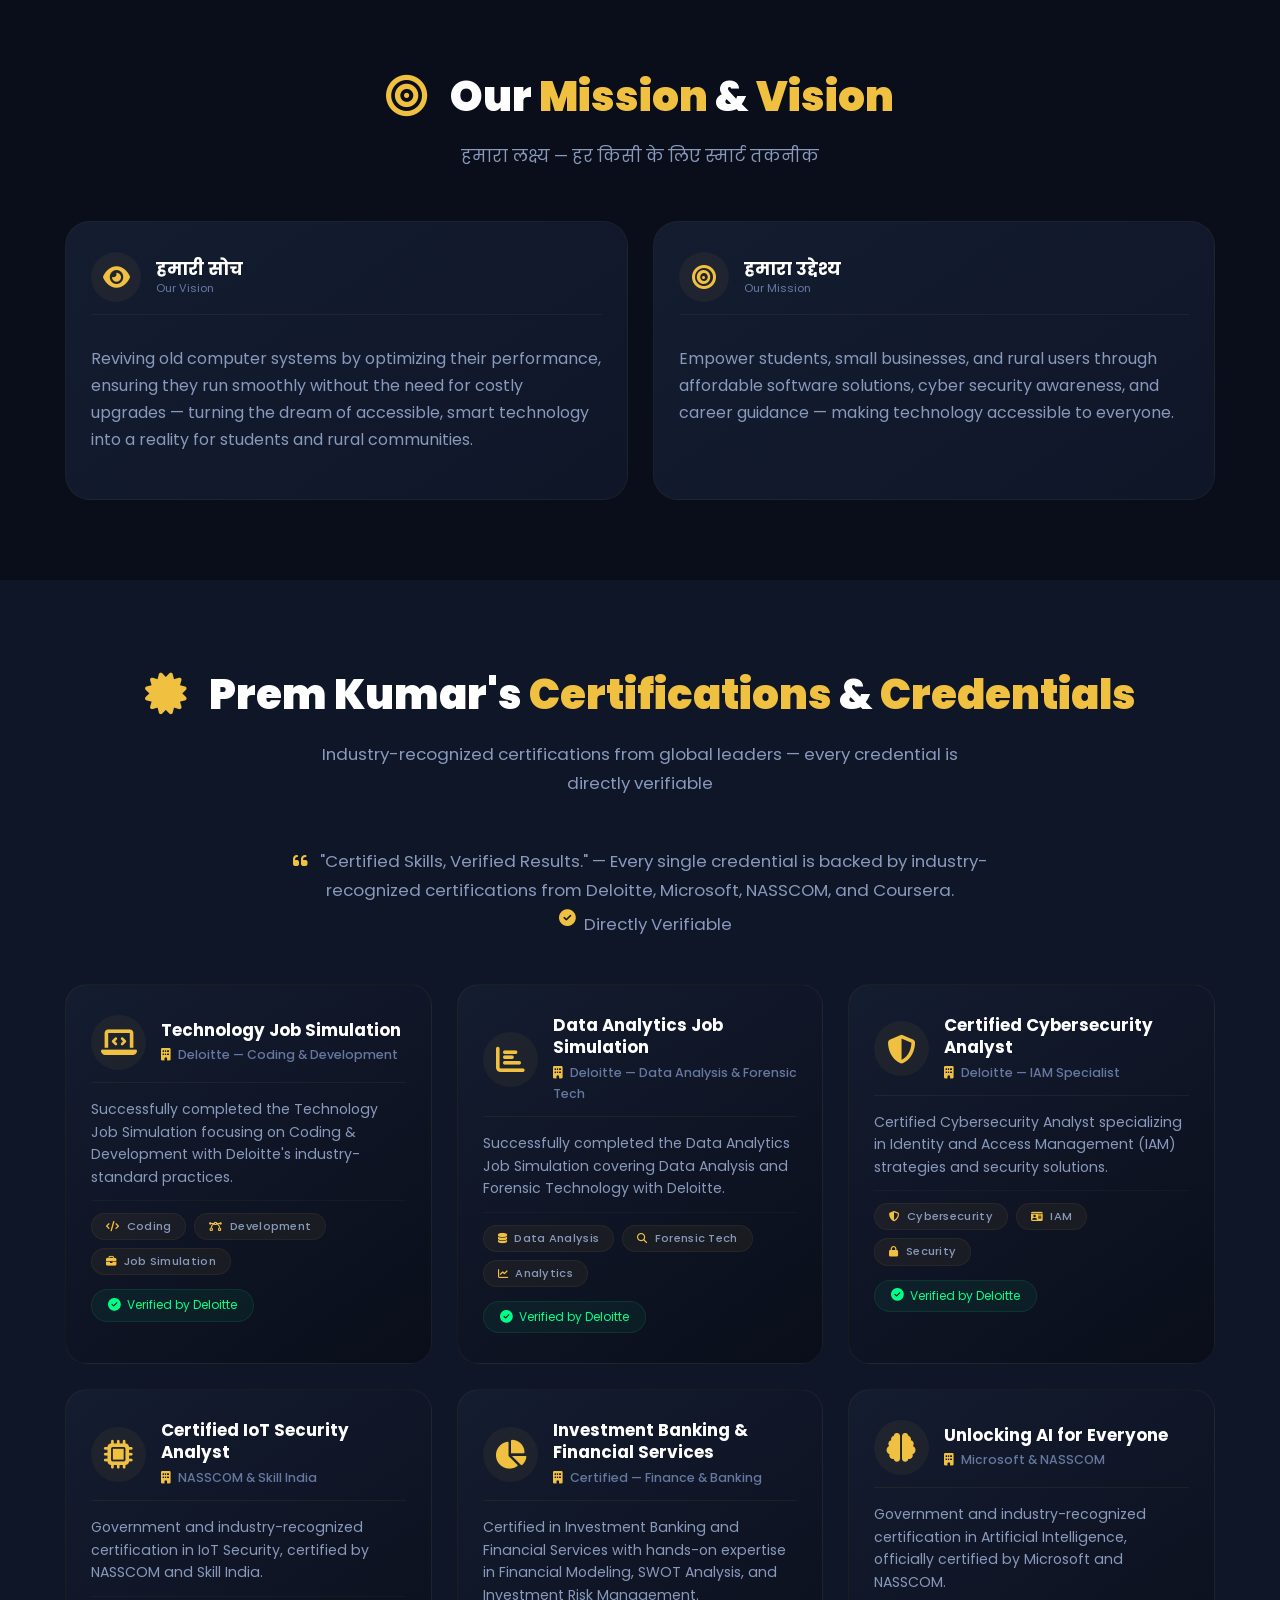
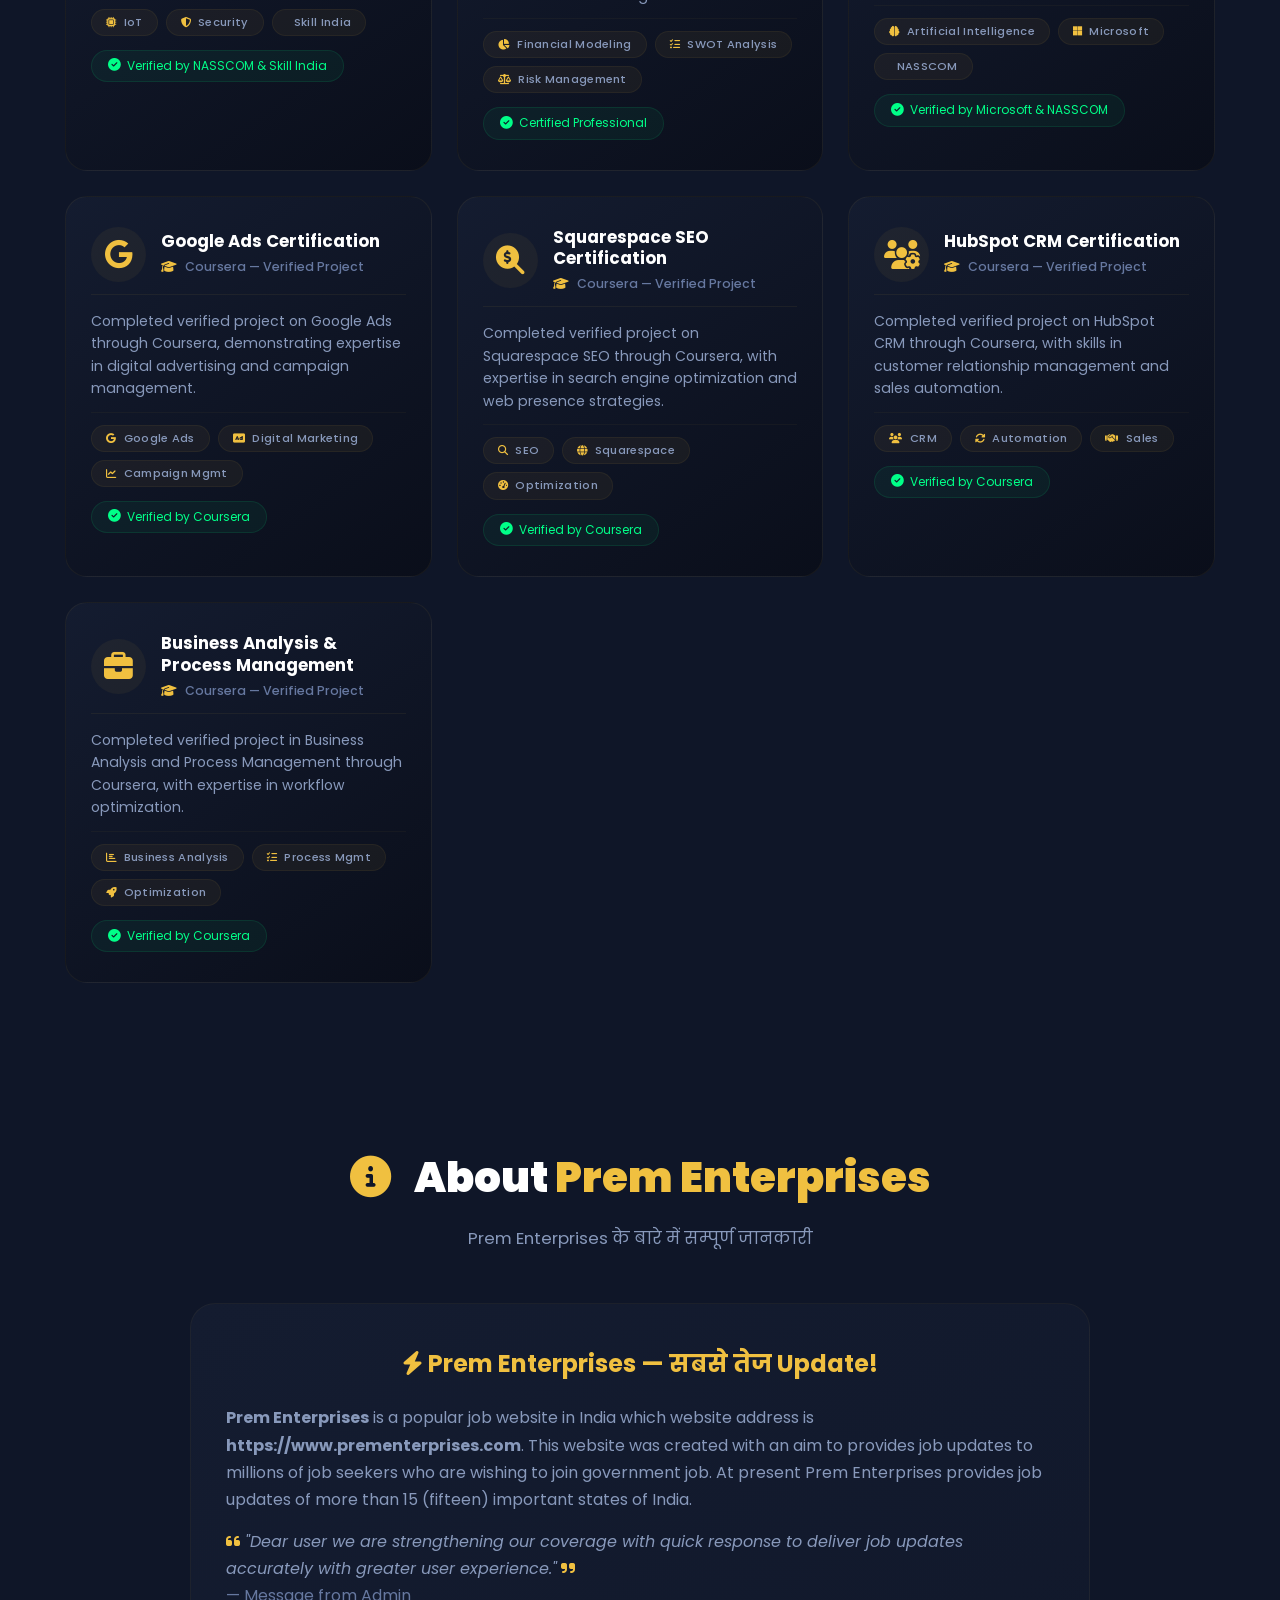
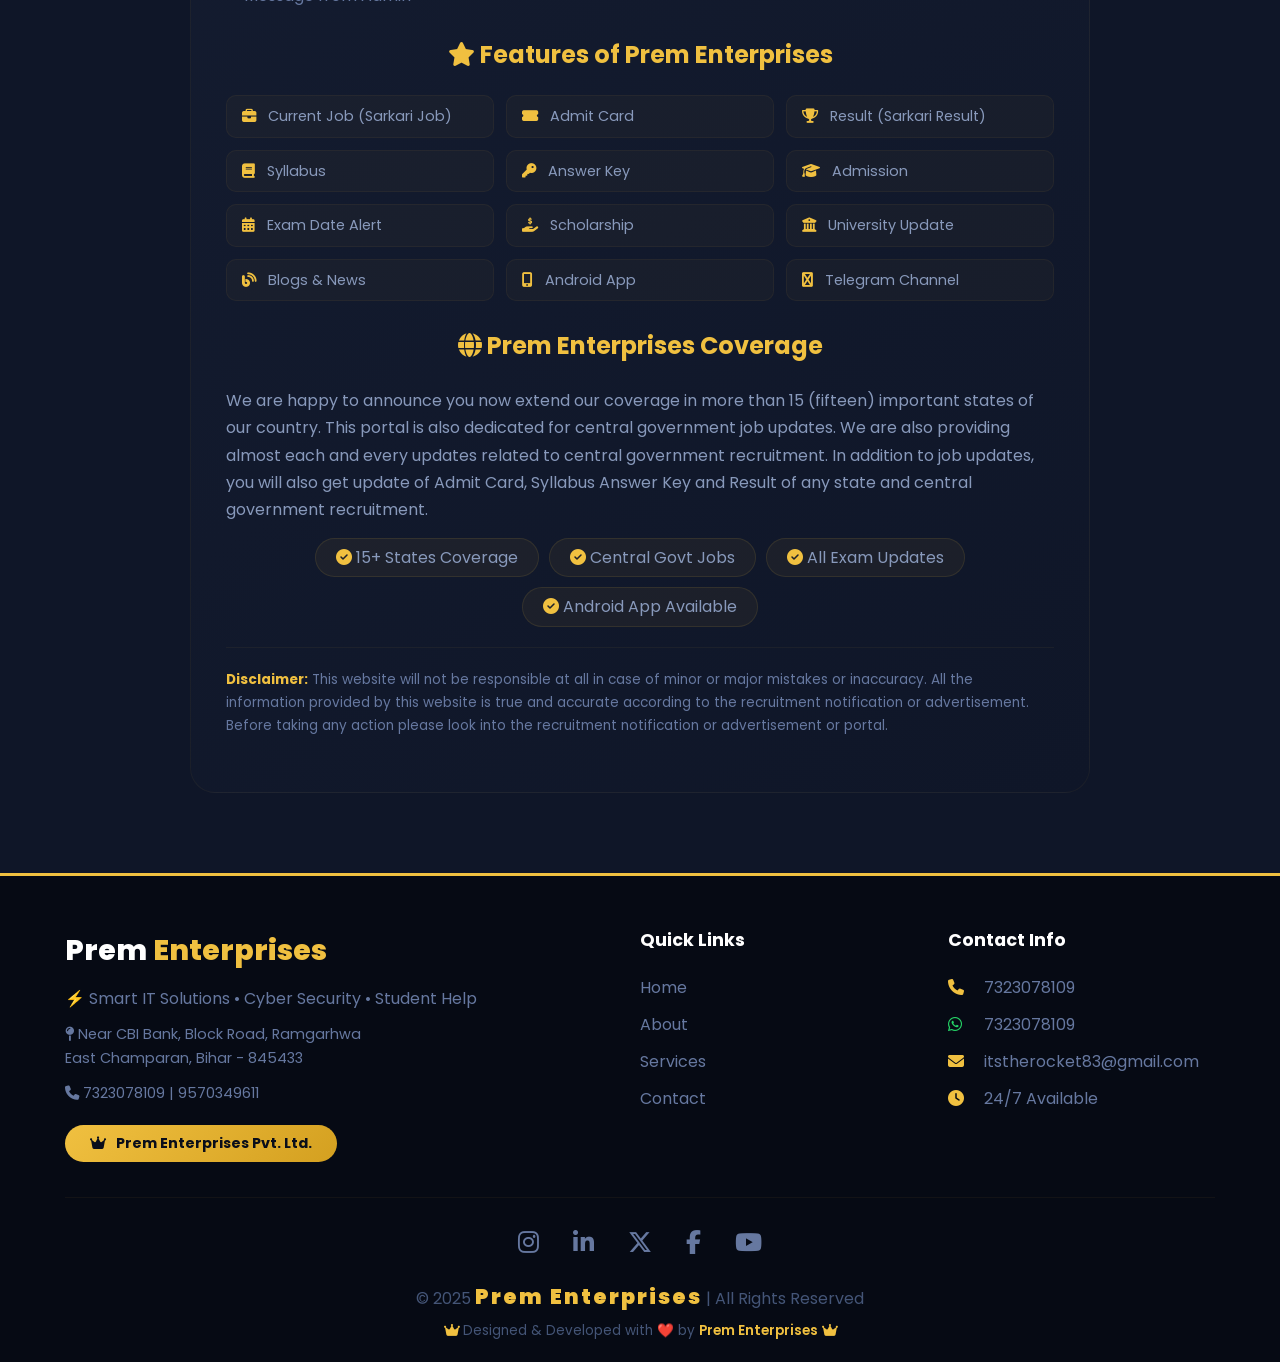
==== commit 5f357d87: "Refactor HTML and CSS for improved layout and styling - Update about.html to enhance content structu" ====
--- a/about.html
+++ b/about.html
@@ -101,7 +101,7 @@
                 </div>
                 <p style="margin-top:15px;">
                     <i class="fas fa-users" style="color:#f0c040;"></i>
-                    <strong>Clients:</strong> 10+ satisfied clients from diverse backgrounds
+                    <strong>Clients:</strong> 100000+ satisfied clients from diverse backgrounds
                 </p>
                 <p>
                     <i class="fas fa-trophy" style="color:#f0c040;"></i>
@@ -478,4 +478,3 @@
     <script src="js/script.js"></script>
 </body>
 </html>
-
--- a/css/style.css
+++ b/css/style.css
@@ -708,7 +708,7 @@
 }
 .stats-grid {
     display: grid;
-    grid-template-columns: repeat(4, 1fr);
+    grid-template-columns: repeat(6, 1fr);
     gap: 30px;
     text-align: center;
 }
@@ -1826,4 +1826,3 @@
         justify-content: center;
     }
 }
-
